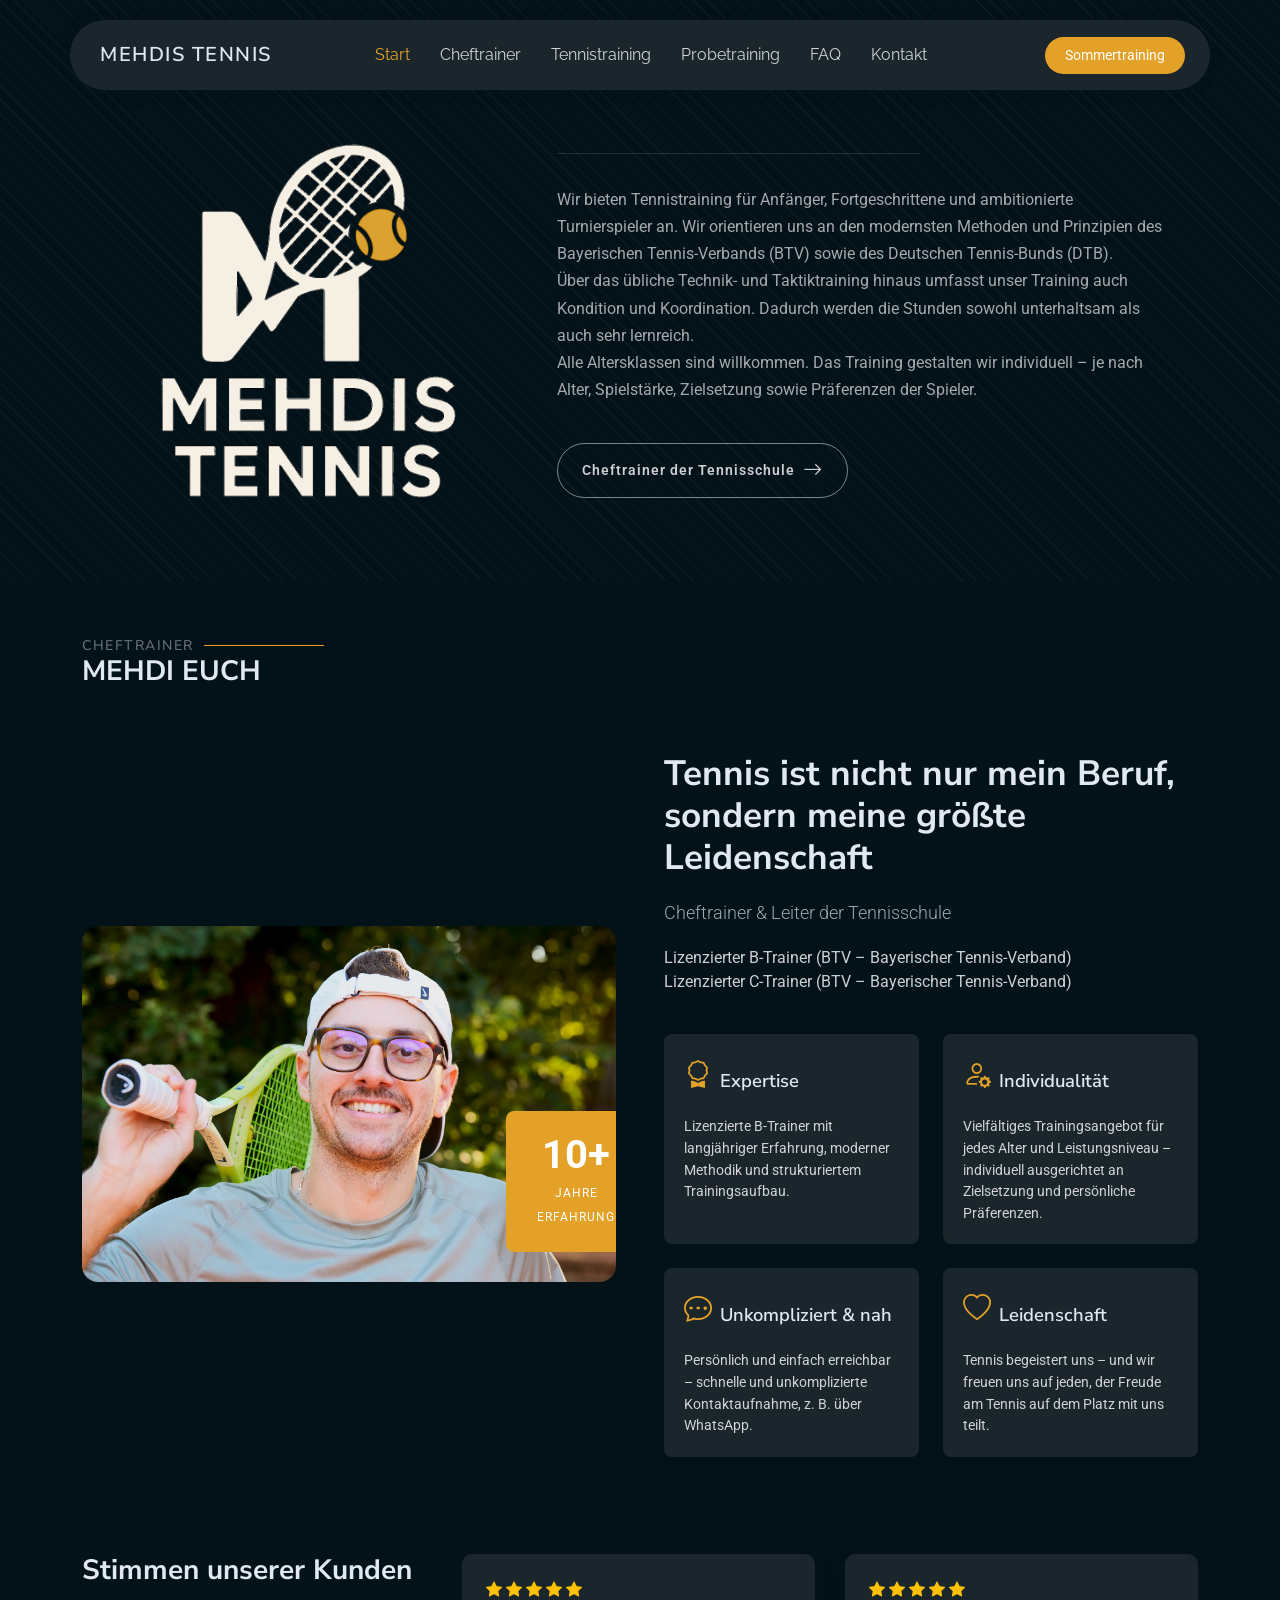
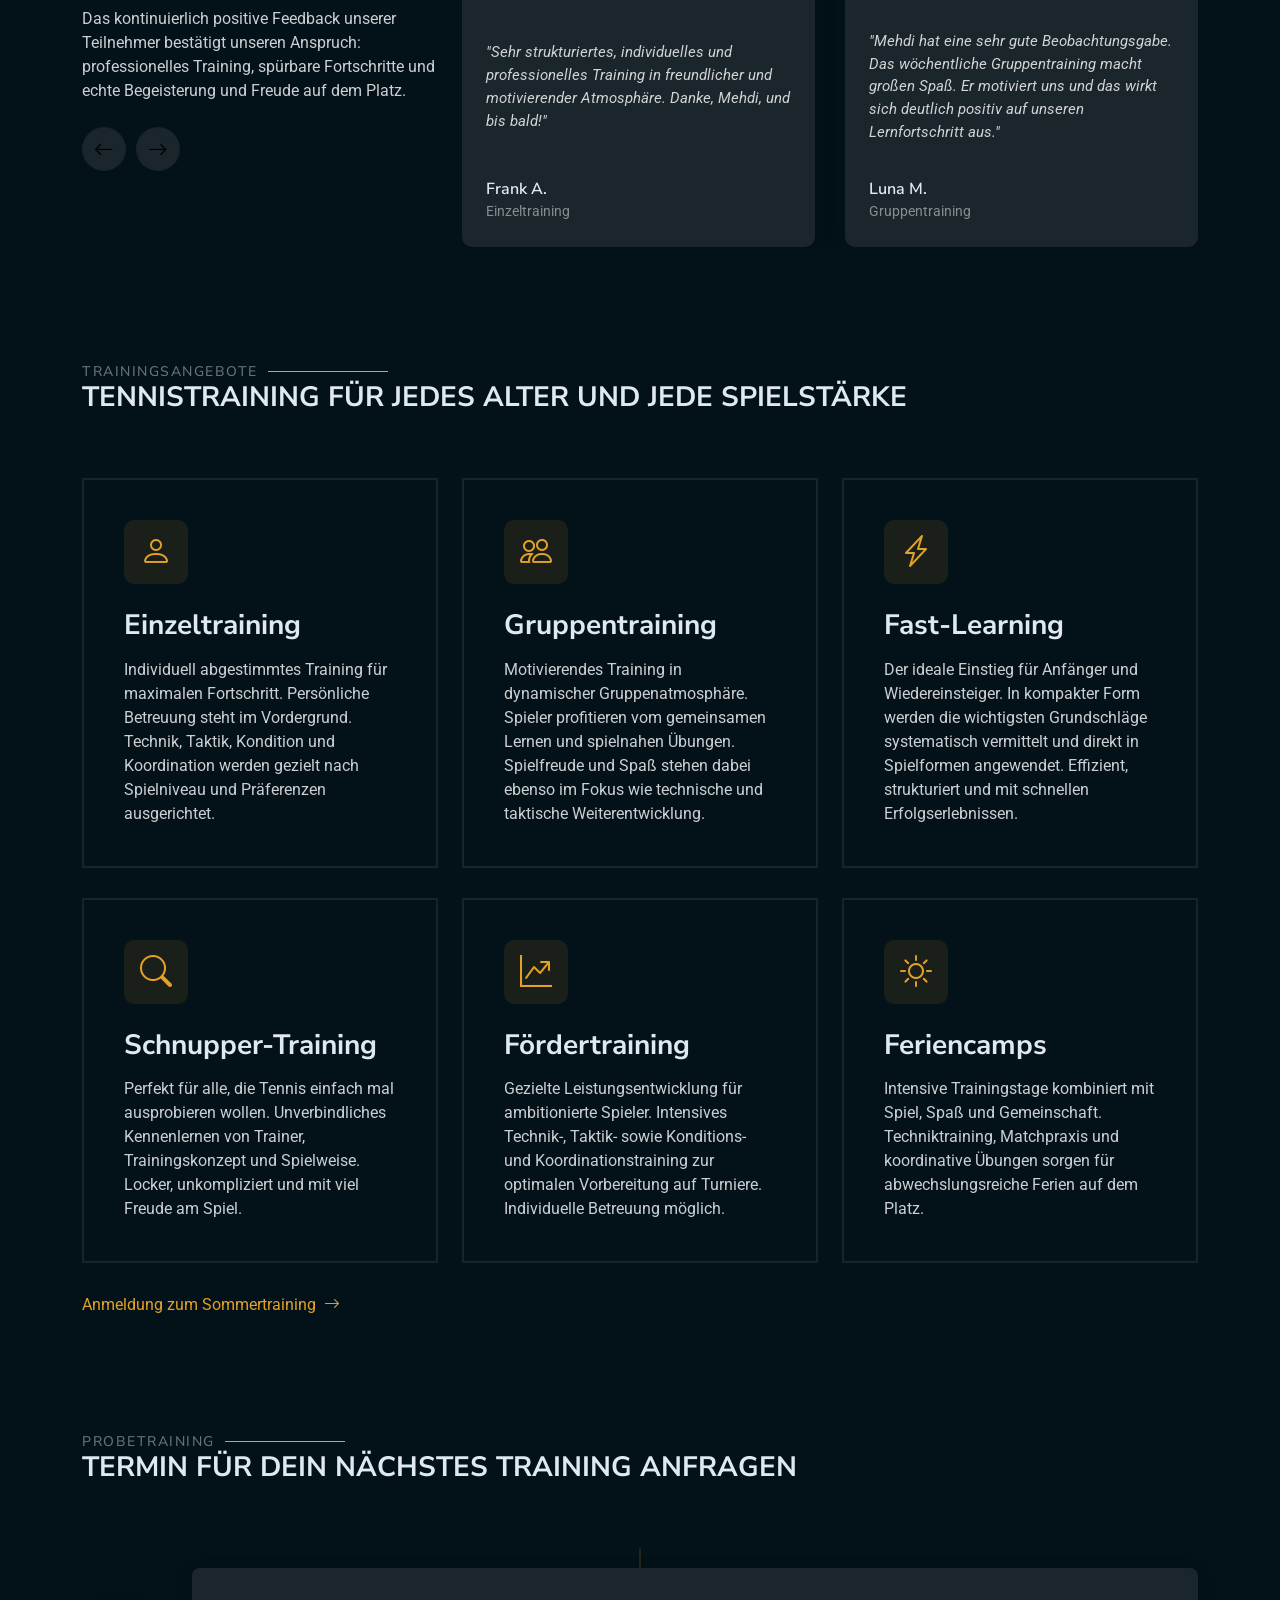
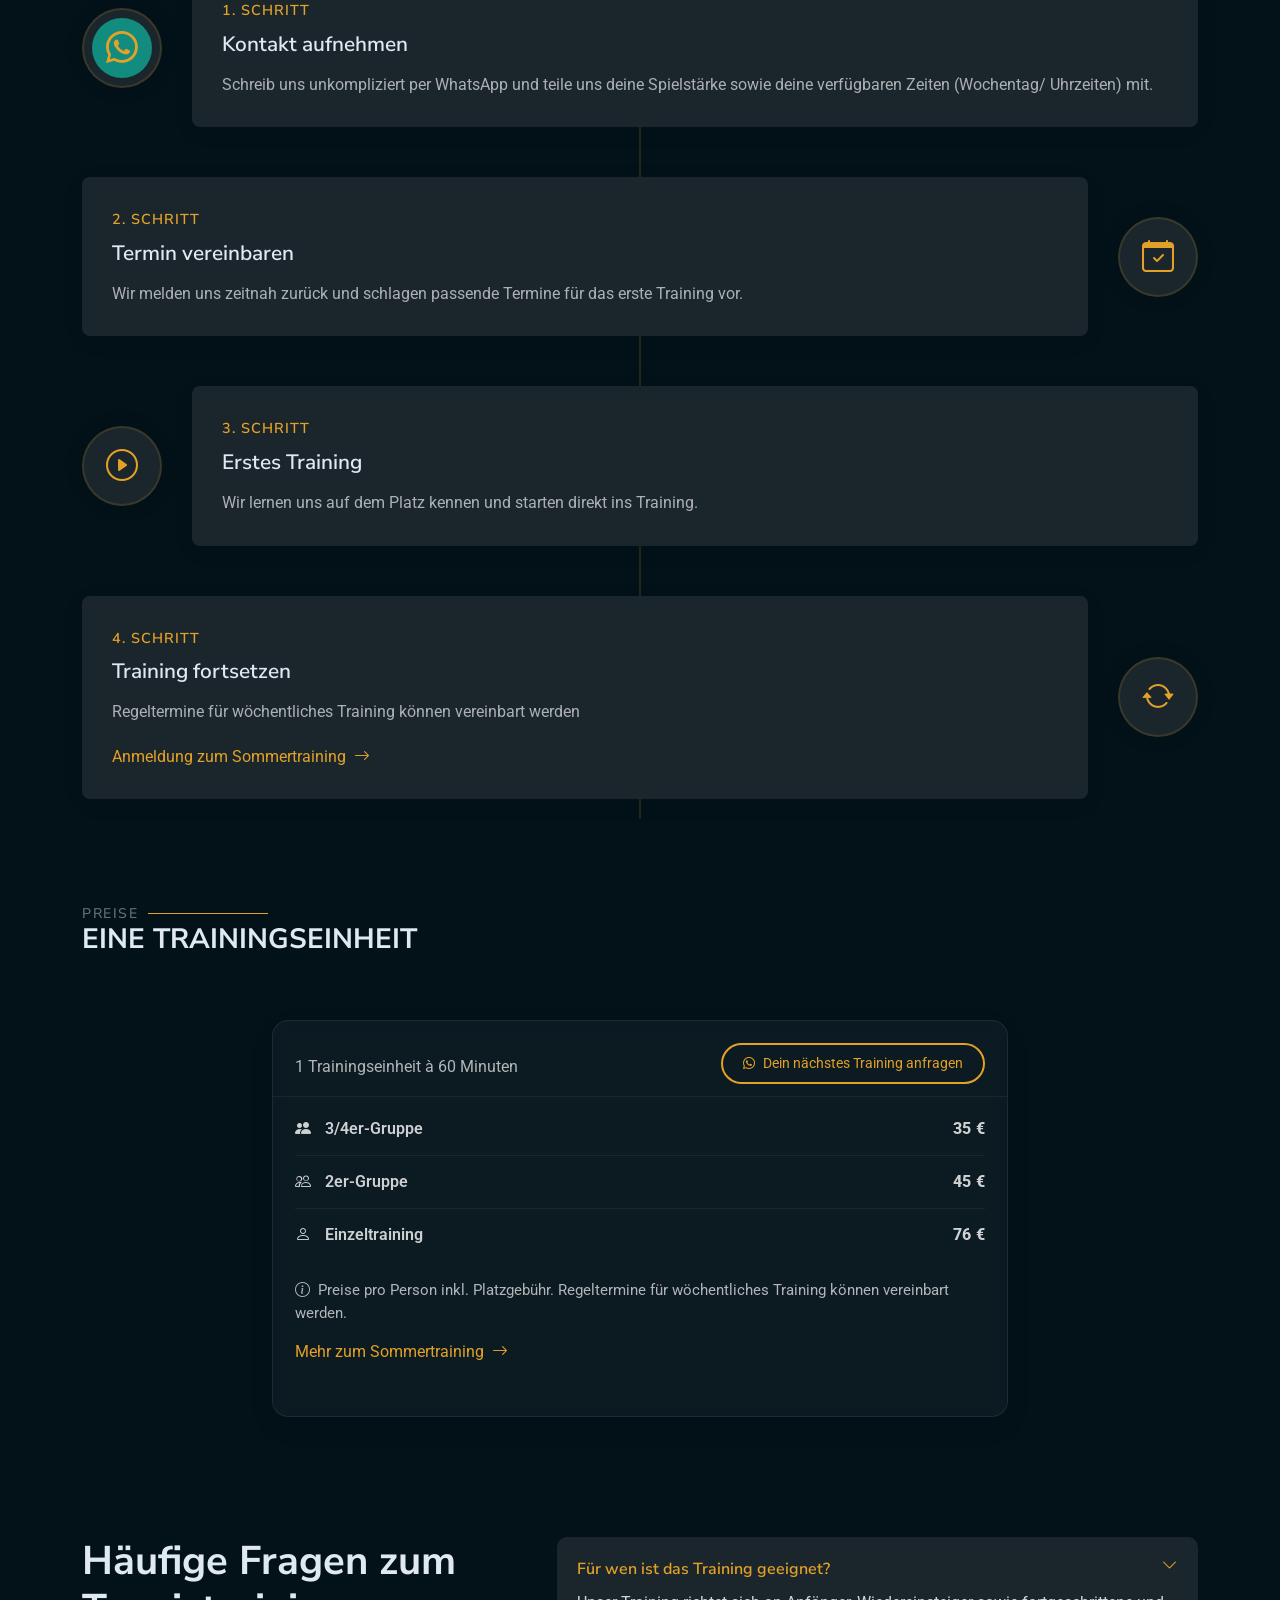
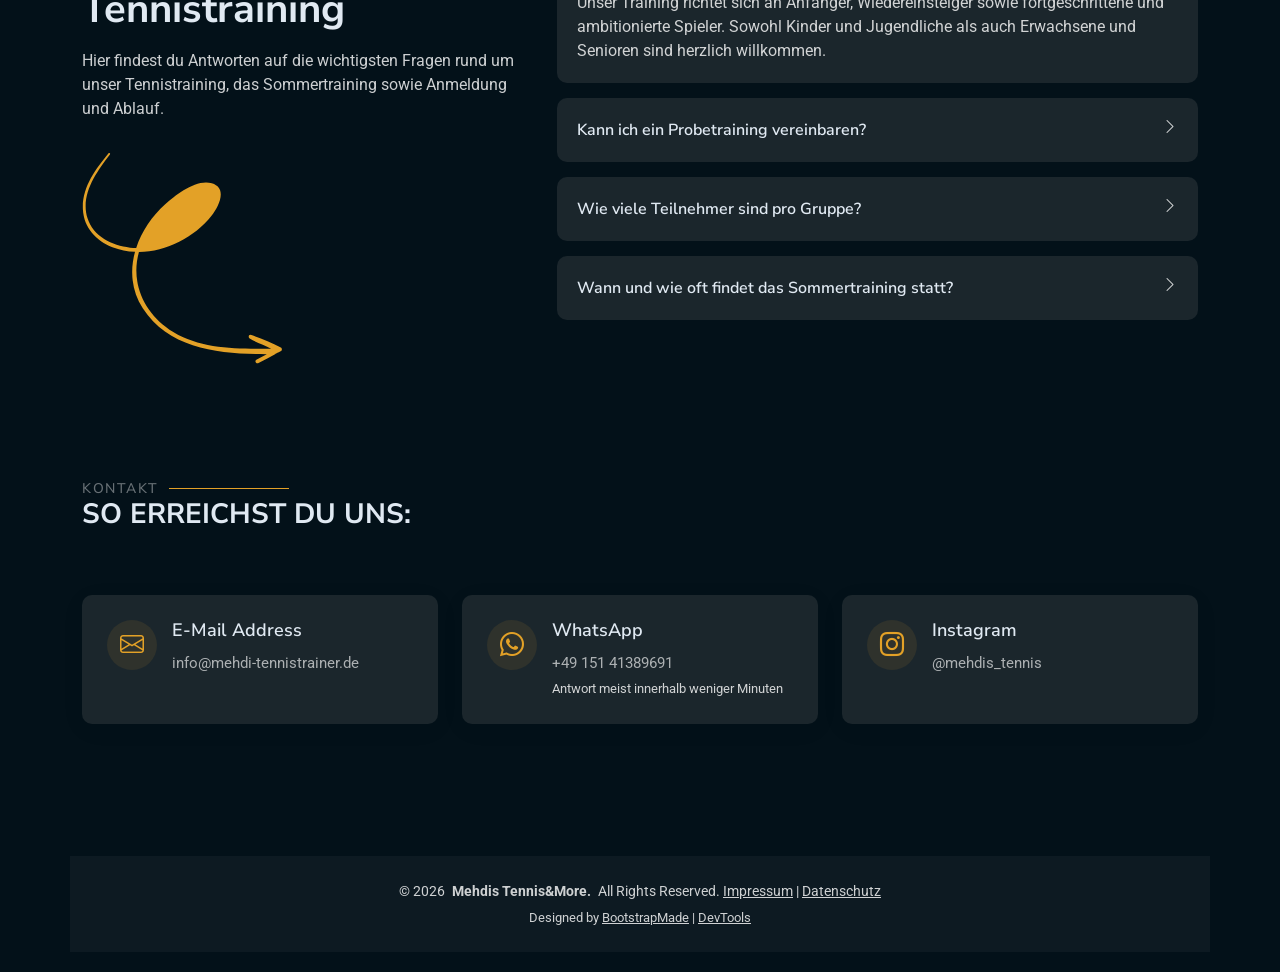
==== index.html @ f5c158a5 "new fotos" ====
<!DOCTYPE html>
<html lang="en">

<head>
  <meta charset="utf-8">
  <meta content="width=device-width, initial-scale=1.0" name="viewport">
  <title>Mehdis Tennistraining</title>
  <meta name="description" content="">
  <meta name="keywords" content="">

  <!-- Favicons -->
  <link href="assets/img/logo32.webp" rel="icon">
  <link href="assets/img/logo180.webp" rel="apple-touch-icon">

  <!-- Fonts -->
  <link href="https://fonts.googleapis.com" rel="preconnect">
  <link href="https://fonts.gstatic.com" rel="preconnect" crossorigin>
  <link
    href="https://fonts.googleapis.com/css2?family=Roboto:ital,wght@0,100;0,300;0,400;0,500;0,700;0,900;1,100;1,300;1,400;1,500;1,700;1,900&family=Raleway:ital,wght@0,100;0,200;0,300;0,400;0,500;0,600;0,700;0,800;0,900;1,100;1,200;1,300;1,400;1,500;1,600;1,700;1,800;1,900&family=Nunito+Sans:ital,wght@0,200;0,300;0,400;0,600;0,700;0,800;0,900;1,200;1,300;1,400;1,600;1,700;1,800;1,900&display=swap"
    rel="stylesheet">

  <!-- Vendor CSS Files -->
  <link href="assets/vendor/bootstrap/css/bootstrap.min.css" rel="stylesheet">
  <link href="assets/vendor/bootstrap-icons/bootstrap-icons.css" rel="stylesheet">
  <link href="assets/vendor/aos/aos.css" rel="stylesheet">
  <link href="assets/vendor/swiper/swiper-bundle.min.css" rel="stylesheet">
  <link href="assets/vendor/glightbox/css/glightbox.min.css" rel="stylesheet">

  <!-- Main CSS File -->
  <link href="assets/css/main.css" rel="stylesheet">

  <link rel="stylesheet" href="https://cdnjs.cloudflare.com/ajax/libs/font-awesome/6.5.0/css/all.min.css">

  <!-- =======================================================
  * Template Name: Strategy
  * Template URL: https://bootstrapmade.com/strategy-bootstrap-agency-template/
  * Updated: Jun 06 2025 with Bootstrap v5.3.6
  * Author: BootstrapMade.com
  * License: https://bootstrapmade.com/license/
  ======================================================== -->

  <!-- ############################################################ -->
  <!-- Google tag (gtag.js) -->
  <script async src="https://www.googletagmanager.com/gtag/js?id=AW-17265899613">
  </script>
  <script>
    window.dataLayer = window.dataLayer || [];
    function gtag() { dataLayer.push(arguments); }
    gtag('js', new Date());

    gtag('config', 'AW-17265899613');
  </script>

</head>

<body class="index-page">

  <header id="header" class="header d-flex align-items-center fixed-top">
    <div
      class="header-container container-fluid container-xl position-relative d-flex align-items-center justify-content-between">

      <a href="index.html" class="logo d-flex align-items-center me-auto me-xl-0">
        <h1 class="sitename">Mehdis Tennis</h1>
      </a>

      <nav id="navmenu" class="navmenu">
        <ul>
          <li><a href="#hero" class="active">Start</a></li>
          <li><a href="#about">Cheftrainer</a></li>
          <li><a href="#services">Tennistraining</a></li>
          <li><a href="#steps">Probetraining</a></li>
          <li><a href="#faq">FAQ</a></li>
          <li><a href="#contact">Kontakt</a></li>
        </ul>
        <i class="mobile-nav-toggle d-xl-none bi bi-list"></i>
      </nav>

      <a class="btn-getstarted" href="/training/">Sommertraining</a>

    </div>
  </header>

  <main class="main">

    <!-- Hero Section -->
    <section id="hero" class="hero section">
      <div class="container">
        <div class="row">

          <div class="col-lg-5" data-aos="zoom-out">
            <div class="visual-content">
              <div class="fluid-shape">
                <img src="assets/img/abstract/myLogo.png" alt="Tennis training beim Coach Mehdi in München"
                  class="fluid-img">
              </div>
            </div>
          </div>

          <div class="col-lg-7 content-col" data-aos="fade-up">
            <div class="content">

              <div class="divider"></div>

              <div class="description">
                <p>
                  Wir bieten Tennistraining für Anfänger, Fortgeschrittene und ambitionierte Turnierspieler an.
                  Wir orientieren uns an den modernsten Methoden und Prinzipien des Bayerischen Tennis-Verbands (BTV)
                  sowie des Deutschen Tennis-Bunds (DTB).
                  <br> Über das übliche Technik- und Taktiktraining hinaus umfasst unser Training auch Kondition und
                  Koordination.
                  Dadurch werden die Stunden sowohl unterhaltsam als auch sehr lernreich.
                  <br> Alle Altersklassen sind willkommen. Das Training gestalten wir individuell – je nach Alter,
                  Spielstärke, Zielsetzung sowie Präferenzen der Spieler.
                </p>
              </div>

              <div class="cta-button">
                <a href="#about" class="btn">
                  <span>Cheftrainer der Tennisschule</span>
                  <i class="bi bi-arrow-right"></i>
                </a>
              </div>
            </div>
          </div>

        </div>
      </div>
    </section><!-- /Hero Section -->

    <!-- About Section -->
    <section id="about" class="about section">

      <!-- Section Title -->
      <div class="container section-title" data-aos="fade-up">
        <h2>Cheftrainer</h2>
        <div><span>Mehdi</span> <span class="description-title">Euch</span></div>
      </div><!-- End Section Title -->

      <div class="container">

        <div class="row gx-5 align-items-center">

          <div class="col-lg-6">
            <div class="about-image position-relative">
              <img src="assets/img/about/0 Profil.jpg" class="img-fluid rounded-4 shadow-sm" alt="About Image"
                loading="eager" fetchpriority="high">
              <div class="experience-badge">
                <span class="years">10+</span>
                <span class="text">Jahre <br> Erfahrung</span>
              </div>
            </div>
          </div>

          <div class="col-lg-6 mt-4 mt-lg-0" data-aos="fade-left">
            <div class="about-content">
              <h2>Tennis ist nicht nur mein Beruf, sondern meine größte Leidenschaft</h2>
              <p class="lead">Cheftrainer & Leiter der Tennisschule</p>
              <p>Lizenzierter B-Trainer (BTV – Bayerischer Tennis-Verband)
                <br>Lizenzierter C-Trainer (BTV – Bayerischer Tennis-Verband)
              </p>

              <div class="row g-4 mt-3">

                <div class="col-md-6" data-aos="zoom-in" data-aos-delay="400">
                  <div class="feature-item">
                    <div class="d-flex align-items-center mb-2">
                      <i class="bi bi-award me-2"></i>
                      <h5 class="mb-0">Expertise</h5>
                    </div>
                    <p>Lizenzierte B-Trainer mit langjähriger Erfahrung, moderner Methodik und strukturiertem
                      Trainingsaufbau.</p>
                  </div>
                </div>

                <div class="col-md-6" data-aos="zoom-in" data-aos-delay="450">
                  <div class="feature-item">
                    <div class="d-flex align-items-center mb-2">
                      <i class="bi bi-person-gear me-2"></i>
                      <h5 class="mb-0">Individualität</h5>
                    </div>
                    <p>Vielfältiges Trainingsangebot für jedes Alter und Leistungsniveau – individuell ausgerichtet an
                      Zielsetzung und persönliche Präferenzen.</p>
                  </div>
                </div>

                <div class="col-md-6" data-aos="zoom-in" data-aos-delay="400">
                  <div class="feature-item">
                    <div class="d-flex align-items-center mb-2">
                      <i class="bi bi-chat-dots me-2"></i>
                      <h5 class="mb-0">Unkompliziert & nah</h5>
                    </div>
                    <p>Persönlich und einfach erreichbar – schnelle und unkomplizierte Kontaktaufnahme, z. B. über
                      WhatsApp.</p>
                  </div>
                </div>

                <div class="col-md-6" data-aos="zoom-in" data-aos-delay="450">
                  <div class="feature-item">
                    <div class="d-flex align-items-center mb-2">
                      <i class="bi bi-heart me-2"></i>
                      <h5 class="mb-0">Leidenschaft</h5>
                    </div>
                    <p>Tennis begeistert uns – und wir freuen uns auf jeden, der Freude am Tennis auf dem Platz mit uns
                      teilt.</p>
                  </div>
                </div>

              </div>
            </div>
          </div>

          <div class="testimonial-section mt-5 pt-5" data-aos="fade-up" data-aos-delay="100">
            <div class="row">
              <div class="col-lg-4" data-aos="fade-right" data-aos-delay="200">
                <div class="testimonial-intro">
                  <h3>Stimmen unserer Kunden</h3>
                  <p>Das kontinuierlich positive Feedback unserer Teilnehmer bestätigt unseren Anspruch: professionelles
                    Training, spürbare Fortschritte und echte Begeisterung und Freude auf dem Platz.</p>
                  <div class="swiper-nav-buttons mt-4">
                    <button class="slider-prev"><i class="bi bi-arrow-left"></i></button>
                    <button class="slider-next"><i class="bi bi-arrow-right"></i></button>
                  </div>
                </div>
              </div>

              <div class="col-lg-8" data-aos="fade-left" data-aos-delay="300">
                <div class="testimonial-slider swiper init-swiper">
                  <script type="application/json" class="swiper-config">
                  {
                    "loop": true,
                    "speed": 800,
                    "autoplay": {
                      "delay": 5000
                    },
                    "slidesPerView": 1,
                    "spaceBetween": 30,
                    "navigation": {
                      "nextEl": ".slider-next",
                      "prevEl": ".slider-prev"
                    },
                    "breakpoints": {
                      "768": {
                        "slidesPerView": 2
                      }
                    }
                  }
                </script>
                  <div class="swiper-wrapper">

                    <div class="swiper-slide">
                      <div class="testimonial-item">
                        <div class="rating mb-3">
                          <i class="bi bi-star-fill"></i>
                          <i class="bi bi-star-fill"></i>
                          <i class="bi bi-star-fill"></i>
                          <i class="bi bi-star-fill"></i>
                          <i class="bi bi-star-fill"></i>
                        </div>
                        <p>"Sehr strukturiertes, individuelles und professionelles Training in freundlicher und
                          motivierender Atmosphäre. Danke, Mehdi, und bis bald!"</p>
                        <div class="client-info d-flex align-items-center mt-4">
                          <div>
                            <h6 class="mb-0">Frank A.</h6>
                            <span>Einzeltraining</span>
                          </div>
                        </div>
                      </div>
                    </div>

                    <div class="swiper-slide">
                      <div class="testimonial-item">
                        <div class="rating mb-3">
                          <i class="bi bi-star-fill"></i>
                          <i class="bi bi-star-fill"></i>
                          <i class="bi bi-star-fill"></i>
                          <i class="bi bi-star-fill"></i>
                          <i class="bi bi-star-fill"></i>
                        </div>
                        <p>"Mehdi hat eine sehr gute Beobachtungsgabe. Das wöchentliche Gruppentraining macht großen
                          Spaß. Er motiviert uns und das wirkt sich deutlich positiv auf unseren Lernfortschritt aus."
                        </p>
                        <div class="client-info d-flex align-items-center mt-4">
                          <!--<img src="assets/img/person/myFoto.jpg" class="client-img" alt="Client" loading="lazy">-->
                          <div>
                            <h6 class="mb-0">Luna M.</h6>
                            <span>Gruppentraining</span>
                          </div>
                        </div>
                      </div>
                    </div>

                    <div class="swiper-slide">
                      <div class="testimonial-item">
                        <div class="rating mb-3">
                          <i class="bi bi-star-fill"></i>
                          <i class="bi bi-star-fill"></i>
                          <i class="bi bi-star-fill"></i>
                          <i class="bi bi-star-fill"></i>
                          <i class="bi bi-star-fill"></i>
                        </div>
                        <p>"Strukturiert, effizient und motivierend – der Fast Learning war für mich der perfekte
                          Einstieg, um die Tennistechnik schnell zu erlernen und direkt im Spiel anzuwenden."</p>
                        <div class="client-info d-flex align-items-center mt-4">
                          <div>
                            <h6 class="mb-0">Alexander S.</h6>
                            <span>Fast-Learning</span>
                          </div>
                        </div>
                      </div>
                    </div>

                  </div>
                </div>
              </div>
            </div>
          </div>

        </div>

    </section><!-- /About Section -->

    <!-- Services Section -->
    <section id="services" class="services section">

      <!-- Section Title -->
      <div class="container section-title" data-aos="fade-up">
        <h2>Trainingsangebote</h2>
        <div><span>Tennistraining für jedes Alter und jede Spielstärke</span></div>
      </div><!-- End Section Title -->

      <div class="container" data-aos="fade-up" data-aos-delay="100">

        <div class="row justify-content-center">

          <div class="col-lg-4 col-md-6" data-aos="fade-up" data-aos-delay="100">
            <div class="service-card position-relative z-1">
              <div class="service-icon">
                <i class="bi bi-person"></i>
              </div>
              <h3>Einzeltraining</h3>
              <p>
                Individuell abgestimmtes Training für maximalen Fortschritt. Persönliche Betreuung steht im Vordergrund.
                Technik, Taktik, Kondition und Koordination werden gezielt nach Spielniveau und Präferenzen
                ausgerichtet.
              </p>
            </div>
          </div>

          <div class="col-lg-4 col-md-6" data-aos="fade-up" data-aos-delay="200">
            <div class="service-card position-relative z-1">
              <div class="service-icon">
                <i class="bi bi-people"></i>
              </div>
              <h3>Gruppentraining</h3>
              <p>
                Motivierendes Training in dynamischer Gruppenatmosphäre. Spieler profitieren vom gemeinsamen Lernen und
                spielnahen Übungen. Spielfreude und Spaß stehen dabei ebenso im Fokus wie technische und taktische
                Weiterentwicklung.
              </p>
            </div>
          </div>

          <div class="col-lg-4 col-md-6" data-aos="fade-up" data-aos-delay="300">
            <div class="service-card position-relative z-1">
              <div class="service-icon">
                <i class="bi bi-lightning-charge"></i>
              </div>
              <h3>Fast-Learning</h3>
              <p>
                Der ideale Einstieg für Anfänger und Wiedereinsteiger. In kompakter Form werden die wichtigsten
                Grundschläge systematisch vermittelt und direkt in Spielformen angewendet. Effizient, strukturiert und
                mit schnellen Erfolgserlebnissen.
              </p>
            </div>
          </div>

          <div class="col-lg-4 col-md-6" data-aos="fade-up" data-aos-delay="100">
            <div class="service-card position-relative z-1">
              <div class="service-icon">
                <i class="bi bi-search"></i>
              </div>
              <h3>Schnupper-Training</h3>
              <p>
                Perfekt für alle, die Tennis einfach mal ausprobieren wollen. Unverbindliches Kennenlernen von Trainer,
                Trainingskonzept und Spielweise. Locker, unkompliziert und mit viel Freude am Spiel.
              </p>
            </div>
          </div>

          <div class="col-lg-4 col-md-6" data-aos="fade-up" data-aos-delay="200">
            <div class="service-card position-relative z-1">
              <div class="service-icon">
                <i class="bi bi-graph-up-arrow"></i>
              </div>
              <h3>Fördertraining</h3>
              <p>
                Gezielte Leistungsentwicklung für ambitionierte Spieler. Intensives Technik-, Taktik- sowie Konditions-
                und Koordinationstraining zur optimalen Vorbereitung auf Turniere. Individuelle Betreuung möglich.
              </p>
            </div>
          </div>

          <div class="col-lg-4 col-md-6" data-aos="fade-up" data-aos-delay="300">
            <div class="service-card position-relative z-1">
              <div class="service-icon">
                <i class="bi bi-sun"></i>
              </div>
              <h3>Feriencamps</h3>
              <p>
                Intensive Trainingstage kombiniert mit Spiel, Spaß und Gemeinschaft. Techniktraining, Matchpraxis und
                koordinative Übungen sorgen für abwechslungsreiche Ferien auf dem Platz.
              </p>
            </div>
          </div>

        </div>

        <!-- Button: Anmeldung zum Sommertraining -->
        <div class="text-left" data-aos="fade-up" data-aos-delay="200">
          <a href="/training/" class="btn-getstarted">
            Anmeldung zum Sommertraining <i class="bi bi-arrow-right ms-1"></i>
          </a>
        </div>

      </div>
    </section><!-- /Services Section -->

    <!-- Steps Section -->
    <section id="steps" class="steps section">

      <!-- Section Title -->
      <div class="container section-title" data-aos="fade-up">
        <h2> Probetraining</h2>
        <div><span>Termin für dein nächstes Training anfragen</span> </div>
      </div><!-- End Section Title -->

      <div class="container" data-aos="fade-up" data-aos-delay="100">

        <div class="steps-wrapper">

          <div class="step-item" data-aos="fade-right" data-aos-delay="200">
            <div class="step-content">
              <div class="step-icon">
                <a class="whatsapp-btn"
                  href="https://wa.me/+15141389691?text=Hallo%2C%0A%0Aich%20m%C3%B6chte%20einen%20Termin%20f%C3%BCr%20eine%20Tennisstunde%20ausmachen.%0A%0AMeine%20Verf%C3%BCgbarkeit%3A%0A(Bitte%20alle%20m%C3%B6glichen%20Tage%20und%20Uhrzeiten%20angeben.)%0A%0A%0AViele%20Gr%C3%BC%C3%9Fe%0A(Vor-%20und%20Nachname)"
                  target="_blank">

                  <!-- Ausführlicherer Text mit Angabe der Spielstärke und Anzahl der Teilnehmer
                  href="https://wa.me/+15141389691?text=Hallo%2C%0A%0Aich%20m%C3%B6chte%20einen%20Termin%20f%C3%BCr%20eine%20Tennisstunde%20ausmachen.%0A%0ASpielniveau%3A%20ich%20spiele%20Tennis%20seit%0A-%3E%20___%20Jahren%0A%0AIch%20m%C3%B6chte%20alleine%20trainieren%20oder%20ich%20bringe%20___%20(1%20bis%203)%20Bekannte%20mit%0A-%3E%20(bitte%20genaue%20Anzahl%20an%20Teilnehmer%20angeben!)%0A%0AZeitliche%20Verf%C3%BCgbarkeit%3A%20Wochentage%20und%20Uhrzeiten%0A-%3E%20(bitte%20alle%20m%C3%B6glichen%20Zeiten%20angeben)%0A%0AIch%20freue%20mich%20auf%20Deine%20R%C3%BCckmeldung!%0A%0AViele%20Gr%C3%BC%C3%9Fe"
                  target="_blank"> 
                  -->
                  <i class="bi bi-whatsapp"></i>
                </a>
              </div>
              <div class="step-info">
                <span class="step-number"> 1. Schritt</span>
                <h3>Kontakt aufnehmen</h3>
                <p> Schreib uns unkompliziert per WhatsApp und teile uns deine Spielstärke sowie deine verfügbaren
                  Zeiten (Wochentag/ Uhrzeiten) mit.</p>
              </div>
            </div>
          </div><!-- End Step Item -->

          <div class="step-item" data-aos="fade-left" data-aos-delay="300">
            <div class="step-content">
              <div class="step-icon">
                <i class="bi bi-calendar-check"></i>
              </div>
              <div class="step-info">
                <span class="step-number">2. Schritt</span>
                <h3>Termin vereinbaren</h3>
                <p>Wir melden uns zeitnah zurück und schlagen passende Termine für das erste Training vor. </p>
              </div>
            </div>
          </div><!-- End Step Item -->

          <div class="step-item" data-aos="fade-right" data-aos-delay="400">
            <div class="step-content">
              <div class="step-icon">
                <i class="bi bi-play-circle"></i>
              </div>
              <div class="step-info">
                <span class="step-number">3. Schritt</span>
                <h3>Erstes Training</h3>
                <p>Wir lernen uns auf dem Platz kennen und starten direkt ins Training.</p>
              </div>
            </div>
          </div><!-- End Step Item -->

          <div class="step-item" data-aos="fade-left" data-aos-delay="500">
            <div class="step-content">
              <div class="step-icon">
                <i class="bi bi-arrow-repeat"></i>
              </div>
              <div class="step-info">
                <span class="step-number">4. Schritt</span>
                <h3>Training fortsetzen</h3>
                <p>Regeltermine für wöchentliches Training können vereinbart werden</p>

                <!-- Button: Anmeldung zum Sommertraining -->
                <div class="text-left" data-aos="fade-up" data-aos-delay="200">
                  <a class="step-btn btn-getstarted" href="/training/" class="">
                    Anmeldung zum Sommertraining <i class="bi bi-arrow-right ms-1"></i>
                  </a>
                </div>
              </div>
            </div>
          </div>

        </div>

    </section><!-- /Steps Section -->


    <!-- Pricing Section -->
    <section id="pricing" class="pricing section pricing-simple">

      <!-- Section Title (KEEP THIS PART) -->
      <div class="container section-title" data-aos="fade-up">
        <h2>Preise</h2>
        <div><span>Eine Trainingseinheit</span></div>
      </div><!-- End Section Title -->

      <div class="container" data-aos="fade-up" data-aos-delay="100">

        <div class="row justify-content-center">
          <div class="col-lg-8">

            <div class="pricing-card">
              <div class="pricing-head d-flex align-items-center justify-content-between flex-wrap gap-3">
                <p class="mb-0">1 Trainingseinheit à 60 Minuten</p>

                <a class="btn-getstarted btn-pill"
                  href="https://wa.me/+15141389691?text=Hallo%2C%0A%0Aich%20m%C3%B6chte%20einen%20Termin%20f%C3%BCr%20eine%20Tennisstunde%20ausmachen.%0A%0AMeine%20Verf%C3%BCgbarkeit%3A%0A(Bitte%20alle%20m%C3%B6glichen%20Tage%20und%20Uhrzeiten%20angeben.)%0A%0A%0AViele%20Gr%C3%BC%C3%9Fe%0A(Vor-%20und%20Nachname)"
                  target="_blank">

                  <!-- Ausführlicherer Text mit Angabe der Spielstärke und Anzahl der Teilnehmer
                  href="https://wa.me/+15141389691?text=Hallo%2C%0A%0Aich%20m%C3%B6chte%20einen%20Termin%20f%C3%BCr%20eine%20Tennisstunde%20ausmachen.%0A%0ASpielniveau%3A%20ich%20spiele%20Tennis%20seit%0A-%3E%20___%20Jahren%0A%0AIch%20m%C3%B6chte%20alleine%20trainieren%20oder%20ich%20bringe%20___%20(1%20bis%203)%20Bekannte%20mit%0A-%3E%20(bitte%20genaue%20Anzahl%20an%20Teilnehmer%20angeben!)%0A%0AZeitliche%20Verf%C3%BCgbarkeit%3A%20Wochentage%20und%20Uhrzeiten%0A-%3E%20(bitte%20alle%20m%C3%B6glichen%20Zeiten%20angeben)%0A%0AIch%20freue%20mich%20auf%20Deine%20R%C3%BCckmeldung!%0A%0AViele%20Gr%C3%BC%C3%9Fe"
                  target="_blank"> 
                  -->
                  <i class="fab fa-whatsapp"></i> Dein nächstes Training anfragen
                </a>

              </div>

              <ul class="pricing-list">

                <li>
                  <div class="price-label">
                    <i class="bi bi-people-fill me-1"></i>
                    <span>3/4er-Gruppe</span>
                  </div>
                  <div class="price-value">35 €</div>
                </li>

                <li>
                  <div class="price-label">
                    <i class="bi bi-people me-1"></i>
                    <span>2er-Gruppe</span>
                  </div>
                  <div class="price-value">45 €</div>
                </li>

                <li>
                  <div class="price-label">
                    <i class="bi bi-person me-1"></i>
                    <span>Einzeltraining</span>
                  </div>
                  <div class="price-value">76 €</div>
                </li>


              </ul>

              <div class="pricing-foot d-flex justify-content-between align-items-center flex-wrap gap-3">
                <p class="pricing-note mb-0">
                  <i class="bi bi-info-circle me-1"></i>
                  Preise pro Person inkl. Platzgebühr. Regeltermine für wöchentliches Training können vereinbart werden.
                </p>

                <!-- Button: Anmeldung zum Sommertraining -->
                <div class="text-left" data-aos="fade-up" data-aos-delay="200">
                  <a href="/training/" class="btn-getstarted">
                    Mehr zum Sommertraining <i class="bi bi-arrow-right ms-1"></i>
                  </a>
                </div>
              </div>
            </div>

          </div>
        </div>

      </div>
    </section><!-- /Pricing Section -->

    <!-- Faq Section -->
    <section class="faq-9 faq section" id="faq">

      <div class="container">
        <div class="row">

          <div class="col-lg-5" data-aos="fade-up">
            <h2 class="faq-title">Häufige Fragen zum Tennistraining</h2>
            <p class="faq-description">
              Hier findest du Antworten auf die wichtigsten Fragen rund um unser Tennistraining,
              das Sommertraining sowie Anmeldung und Ablauf.
            </p>
            <div class="faq-arrow d-none d-lg-block" data-aos="fade-up" data-aos-delay="200">
              <svg class="faq-arrow" width="200" height="211" viewBox="0 0 200 211" fill="none"
                xmlns="http://www.w3.org/2000/svg">
                <path
                  d="M198.804 194.488C189.279 189.596 179.529 185.52 169.407 182.07L169.384 182.049C169.227 181.994 169.07 181.939 168.912 181.884C166.669 181.139 165.906 184.546 167.669 185.615C174.053 189.473 182.761 191.837 189.146 195.695C156.603 195.912 119.781 196.591 91.266 179.049C62.5221 161.368 48.1094 130.695 56.934 98.891C84.5539 98.7247 112.556 84.0176 129.508 62.667C136.396 53.9724 146.193 35.1448 129.773 30.2717C114.292 25.6624 93.7109 41.8875 83.1971 51.3147C70.1109 63.039 59.63 78.433 54.2039 95.0087C52.1221 94.9842 50.0776 94.8683 48.0703 94.6608C30.1803 92.8027 11.2197 83.6338 5.44902 65.1074C-1.88449 41.5699 14.4994 19.0183 27.9202 1.56641C28.6411 0.625793 27.2862 -0.561638 26.5419 0.358501C13.4588 16.4098 -0.221091 34.5242 0.896608 56.5659C1.8218 74.6941 14.221 87.9401 30.4121 94.2058C37.7076 97.0203 45.3454 98.5003 53.0334 98.8449C47.8679 117.532 49.2961 137.487 60.7729 155.283C87.7615 197.081 139.616 201.147 184.786 201.155L174.332 206.827C172.119 208.033 174.345 211.287 176.537 210.105C182.06 207.125 187.582 204.122 193.084 201.144C193.346 201.147 195.161 199.887 195.423 199.868C197.08 198.548 193.084 201.144 195.528 199.81C196.688 199.192 197.846 198.552 199.006 197.935C200.397 197.167 200.007 195.087 198.804 194.488Z"
                  fill="currentColor"></path>
              </svg>
            </div>
          </div>

          <div class="col-lg-7" data-aos="fade-up" data-aos-delay="300">
            <div class="faq-container">

              <div class="faq-item faq-active">
                <h3>Für wen ist das Training geeignet?</h3>
                <div class="faq-content">
                  <p>
                    Unser Training richtet sich an Anfänger, Wiedereinsteiger sowie fortgeschrittene
                    und ambitionierte Spieler. Sowohl Kinder und Jugendliche als auch Erwachsene
                    und Senioren sind herzlich willkommen.
                  </p>
                </div>
                <i class="faq-toggle bi bi-chevron-right"></i>
              </div>

              <div class="faq-item">
                <h3>Kann ich ein Probetraining vereinbaren?</h3>
                <div class="faq-content">
                  <p>
                    Ja, ein Probetraining ist möglich. Mehr dazu:
                    <br> <a href="#steps"> <i class="bi bi-arrow-right ms-1"></i> Probetraining vereinbaren</a>
                    <br> <a href="#pricing"> <i class="bi bi-arrow-right ms-1"></i> Preise </a>
                  </p>
                </div>
                <i class="faq-toggle bi bi-chevron-right"></i>
              </div>

              <div class="faq-item">
                <h3>Wie viele Teilnehmer sind pro Gruppe?</h3>
                <div class="faq-content">
                  <p>
                    Sowohl individuelles Einzeltraining als auch Gruppentraining sind möglich.
                    Um ein effektives Training zu gewährleisten, ist das Gruppentraining auf
                    <strong>maximal vier Teilnehmer pro Gruppe</strong> begrenzt.
                  </p>
                </div>
                <i class="faq-toggle bi bi-chevron-right"></i>
              </div>

              <div class="faq-item">
                <h3>Wann und wie oft findet das Sommertraining statt?</h3>
                <div class="faq-content">
                  <p>
                    Das Training findet wöchentlich von <strong>Mitte April bis Ende September</strong> statt. Jede Einheit dauert 60 Minuten.
                    <br>
                    <a href="/training/" class="btn-getstarted">
                      <i class="bi bi-arrow-right ms-1"></i> Mehr zum Sommertraining
                    </a>
                  </p>
                </div>
                <i class="faq-toggle bi bi-chevron-right"></i>
              </div>

            </div>
          </div>

        </div>
      </div>
    </section>

    <!-- Contact Section -->
    <section id="contact" class="contact section">

      <!-- Section Title -->
      <div class="container section-title" data-aos="fade-up">
        <h2>Kontakt</h2>
        <div><span>So erreichst du uns:</span></div>
      </div><!-- End Section Title -->

      <div class="container" data-aos="fade-up" data-aos-delay="100">

        <!-- Contact Info Boxes -->
        <div class="row gy-4 mb-5">

          <div class="col-lg-4" data-aos="fade-up" data-aos-delay="200">
            <div class="contact-info-box">
              <div class="icon-box">
                <i class="bi bi-envelope"></i>
              </div>
              <div class="info-content">
                <h4>E-Mail Address</h4>
                <p>
                  <a href="mailto:info@mehdi-tennistrainer.de">
                    info@mehdi-tennistrainer.de
                  </a>
                </p>
              </div>
            </div>
          </div>

          <div class="col-lg-4" data-aos="fade-up" data-aos-delay="300">
            <div class="contact-info-box">
              <div class="icon-box">
                <i class="bi bi-whatsapp"></i>
              </div>
              <div class="info-content">
                <h4>WhatsApp</h4>
                <p>
                  <a href="https://wa.me/15141389691" target="_blank">
                    +49 151 41389691
                  </a>
                </p>
                <small class="whatsapp-hint">
                  Antwort meist innerhalb weniger Minuten
                </small>
              </div>
            </div>
          </div>

          <div class="col-lg-4" data-aos="fade-up" data-aos-delay="400">
            <div class="contact-info-box">
              <div class="icon-box">
                <i class="bi bi-instagram"></i>
              </div>
              <div class="info-content">
                <h4>Instagram</h4>
                <p>
                  <a href="https://www.instagram.com/mehdis_tennis/profilecard/?igsh=MWcwcndlMDBweDc4MQ%3D%3D"
                    target="_blank">
                    @mehdis_tennis
                  </a>
                </p>
              </div>
            </div>
          </div>


        </div>

      </div>

    </section><!-- /Contact Section -->

  </main>

  <footer id="footer" class="footer">
    <div class="container copyright text-center mt-4">
      <p>
        © <span id="year"></span>
        <strong class="px-1 sitename">Mehdis Tennis&More.</strong>
        <span>All Rights Reserved</span>.
        <a href="Impressum.html">Impressum</a> |
        <a href="Datenschutz.html" target="_blank">Datenschutz</a>
      </p>
      <div class="credits">
        <!-- All the links in the footer should remain intact. -->
        <!-- You can delete the links only if you've purchased the pro version. -->
        <!-- Licensing information: https://bootstrapmade.com/license/ -->
        Designed by <a href="https://bootstrapmade.com/">BootstrapMade</a> | <a
          href="https://bootstrapmade.com/tools/">DevTools</a>
      </div>
    </div>
  </footer>

  <!-- Scroll Top -->
  <a href="#" id="scroll-top" class="scroll-top d-flex align-items-center justify-content-center"><i
      class="bi bi-arrow-up-short"></i></a>

  <!-- Preloader -->
  <div id="preloader"></div>

  <!-- Vendor JS Files -->
  <script src="assets/vendor/bootstrap/js/bootstrap.bundle.min.js"></script>
  <script src="assets/vendor/php-email-form/validate.js"></script>
  <script src="assets/vendor/aos/aos.js"></script>
  <script src="assets/vendor/swiper/swiper-bundle.min.js"></script>
  <script src="assets/vendor/glightbox/js/glightbox.min.js"></script>
  <script src="assets/vendor/imagesloaded/imagesloaded.pkgd.min.js"></script>
  <script src="assets/vendor/isotope-layout/isotope.pkgd.min.js"></script>

  <!-- Main JS File -->
  <script src="assets/js/main.js"></script>

  <!-- year for copyright footer-->
  <script>
    document.getElementById("year").textContent = new Date().getFullYear();
  </script>

</body>

</html>
---- assets/css/main.css ----
/**
* Template Name: Strategy
* Template URL: https://bootstrapmade.com/strategy-bootstrap-agency-template/
* Updated: Jun 06 2025 with Bootstrap v5.3.6
* Author: BootstrapMade.com
* License: https://bootstrapmade.com/license/
*/

/*--------------------------------------------------------------
# Font & Color Variables
# Help: https://bootstrapmade.com/color-system/
--------------------------------------------------------------*/
/* Fonts */
:root {
  --default-font: "Roboto",  system-ui, -apple-system, "Segoe UI", Roboto, "Helvetica Neue", Arial, "Noto Sans", "Liberation Sans", sans-serif, "Apple Color Emoji", "Segoe UI Emoji", "Segoe UI Symbol", "Noto Color Emoji";
  --heading-font: "Nunito Sans",  sans-serif;
  --nav-font: "Raleway",  sans-serif;
}

/* Global Colors - The following color variables are used throughout the website. Updating them here will change the color scheme of the entire website */
:root { 
  --background-color: #031119; /* Background color for the entire website, including individual sections */
  --default-color: rgba(255, 255, 255, 0.8); /* Default color used for the majority of the text content across the entire website */
  --heading-color: #e0e9f2; /* Color for headings, subheadings and title throughout the website */
  --accent-color: #e3a127; /* Accent color that represents your brand on the website. It's used for buttons, links, and other elements that need to stand out */
  --surface-color: #1b262c; /* The surface color is used as a background of boxed elements within sections, such as cards, icon boxes, or other elements that require a visual separation from the global background. */
  --contrast-color: #ffffff; /* Contrast color for text, ensuring readability against backgrounds of accent, heading, or default colors. */
}

/* Nav Menu Colors - The following color variables are used specifically for the navigation menu. They are separate from the global colors to allow for more customization options */
:root {
  --nav-color: rgba(255, 255, 255, 0.8);  /* The default color of the main navmenu links */
  --nav-hover-color: #e3a127; /* Applied to main navmenu links when they are hovered over or active */
  --nav-mobile-background-color: #29343a; /* Used as the background color for mobile navigation menu */
  --nav-dropdown-background-color: #29343a; /* Used as the background color for dropdown items that appear when hovering over primary navigation items */
  --nav-dropdown-color: rgba(255, 255, 255, 0.8); /* Used for navigation links of the dropdown items in the navigation menu. */
  --nav-dropdown-hover-color: #e3a127; /* Similar to --nav-hover-color, this color is applied to dropdown navigation links when they are hovered over. */
}

/* Color Presets - These classes override global colors when applied to any section or element, providing reuse of the sam color scheme. */

.light-background {
  --background-color: #0d1d26;
  --surface-color: #16262f;
}

.dark-background {
  --background-color: #060606;
  --default-color: #ffffff;
  --heading-color: #ffffff;
  --surface-color: #252525;
  --contrast-color: #ffffff;
}

/* Smooth scroll */
:root {
  scroll-behavior: smooth;
}

/*--------------------------------------------------------------
# General Styling & Shared Classes
--------------------------------------------------------------*/
body {
  color: var(--default-color);
  background-color: var(--background-color);
  font-family: var(--default-font);
}

a {
  color: var(--accent-color);
  text-decoration: none;
  transition: 0.3s;
}

a:hover {
  color: color-mix(in srgb, var(--accent-color), transparent 25%);
  text-decoration: none;
}

h1,
h2,
h3,
h4,
h5,
h6 {
  color: var(--heading-color);
  font-family: var(--heading-font);
}

/* PHP Email Form Messages
------------------------------*/
.php-email-form .error-message {
  display: none;
  background: #df1529;
  color: #ffffff;
  text-align: left;
  padding: 15px;
  margin-bottom: 24px;
  font-weight: 600;
}

.php-email-form .sent-message {
  display: none;
  color: #ffffff;
  background: #059652;
  text-align: center;
  padding: 15px;
  margin-bottom: 24px;
  font-weight: 600;
}

.php-email-form .loading {
  display: none;
  background: var(--surface-color);
  text-align: center;
  padding: 15px;
  margin-bottom: 24px;
}

.php-email-form .loading:before {
  content: "";
  display: inline-block;
  border-radius: 50%;
  width: 24px;
  height: 24px;
  margin: 0 10px -6px 0;
  border: 3px solid var(--accent-color);
  border-top-color: var(--surface-color);
  animation: php-email-form-loading 1s linear infinite;
}

@keyframes php-email-form-loading {
  0% {
    transform: rotate(0deg);
  }

  100% {
    transform: rotate(360deg);
  }
}

/*--------------------------------------------------------------
# Global Header
--------------------------------------------------------------*/
.header {
  --background-color: rgba(255, 255, 255, 0);
  color: var(--default-color);
  background-color: var(--background-color);
  padding: 20px 0;
  transition: all 0.5s;
  z-index: 997;
}

.header .header-container {
  background: var(--surface-color);
  border-radius: 50px;
  padding: 5px 25px 5px 30px;
  box-shadow: 0px 2px 15px rgba(0, 0, 0, 0.1);
}

.header .logo {
  line-height: 1;
}

.header .logo img {
  max-height: 36px;
  margin-right: 8px;
}

.header .logo h1 {
  font-size: 20px;
  margin: 0;
  font-weight: 600;
  text-transform: uppercase;
  letter-spacing: 1.5px;
  color: var(--heading-color);
}

.header .btn-getstarted,
.header .btn-getstarted:focus {
  color: var(--contrast-color);
  background: var(--accent-color);
  font-size: 14px;
  padding: 8px 20px;
  margin: 0 0 0 30px;
  border-radius: 50px;
  transition: 0.3s;
}

.header .btn-getstarted:hover,
.header .btn-getstarted:focus:hover {
  color: var(--contrast-color);
  background: color-mix(in srgb, var(--accent-color), transparent 15%);
}

@media (max-width: 1200px) {
  .header {
    padding-top: 10px;
  }

  .header .header-container {
    margin-left: 10px;
    margin-right: 10px;
    padding: 10px 5px 10px 15px;
  }

  .header .logo {
    order: 1;
  }

  .header .btn-getstarted {
    order: 2;
    margin: 0 10px 0 0;
    padding: 6px 15px;
  }

  .header .navmenu {
    order: 3;
  }
}

/* Header CTA: keep on one line on mobile */
.header .btn-getstarted {
  white-space: nowrap;
}

@media (max-width: 575.98px) {
  .header .btn-getstarted {
    padding: 8px 14px;   /* smaller */
    font-size: 13px;     /* smaller */
  }
}

/*--------------------------------------------------------------
# Navigation Menu
--------------------------------------------------------------*/
/* Navmenu - Desktop */
@media (min-width: 1200px) {
  .navmenu {
    padding: 0;
  }

  .navmenu ul {
    margin: 0;
    padding: 0;
    display: flex;
    list-style: none;
    align-items: center;
  }

  .navmenu li {
    position: relative;
  }

  .navmenu a,
  .navmenu a:focus {
    color: var(--nav-color);
    padding: 18px 15px;
    font-size: 16px;
    font-family: var(--nav-font);
    font-weight: 400;
    display: flex;
    align-items: center;
    justify-content: space-between;
    white-space: nowrap;
    transition: 0.3s;
  }

  .navmenu a i,
  .navmenu a:focus i {
    font-size: 12px;
    line-height: 0;
    margin-left: 5px;
    transition: 0.3s;
  }

  .navmenu li:last-child a {
    padding-right: 0;
  }

  .navmenu li:hover>a,
  .navmenu .active,
  .navmenu .active:focus {
    color: var(--nav-hover-color);
  }

  .navmenu .dropdown ul {
    margin: 0;
    padding: 10px 0;
    background: var(--nav-dropdown-background-color);
    display: block;
    position: absolute;
    visibility: hidden;
    left: 14px;
    top: 130%;
    opacity: 0;
    transition: 0.3s;
    border-radius: 4px;
    z-index: 99;
    box-shadow: 0px 0px 30px rgba(0, 0, 0, 0.1);
  }

  .navmenu .dropdown ul li {
    min-width: 200px;
  }

  .navmenu .dropdown ul a {
    padding: 10px 20px;
    font-size: 15px;
    text-transform: none;
    color: var(--nav-dropdown-color);
  }

  .navmenu .dropdown ul a i {
    font-size: 12px;
  }

  .navmenu .dropdown ul a:hover,
  .navmenu .dropdown ul .active:hover,
  .navmenu .dropdown ul li:hover>a {
    color: var(--nav-dropdown-hover-color);
  }

  .navmenu .dropdown:hover>ul {
    opacity: 1;
    top: 100%;
    visibility: visible;
  }

  .navmenu .dropdown .dropdown ul {
    top: 0;
    left: -90%;
    visibility: hidden;
  }

  .navmenu .dropdown .dropdown:hover>ul {
    opacity: 1;
    top: 0;
    left: -100%;
    visibility: visible;
  }
}

/* Navmenu - Mobile */
@media (max-width: 1199px) {
  .mobile-nav-toggle {
    color: var(--nav-color);
    font-size: 28px;
    line-height: 0;
    margin-right: 10px;
    cursor: pointer;
    transition: color 0.3s;
  }

  .navmenu {
    padding: 0;
    z-index: 9997;
  }

  .navmenu ul {
    display: none;
    list-style: none;
    position: absolute;
    inset: 60px 20px 20px 20px;
    padding: 10px 0;
    margin: 0;
    border-radius: 6px;
    background-color: var(--nav-mobile-background-color);
    overflow-y: auto;
    transition: 0.3s;
    z-index: 9998;
    box-shadow: 0px 0px 30px rgba(0, 0, 0, 0.1);
  }

  .navmenu a,
  .navmenu a:focus {
    color: var(--nav-dropdown-color);
    padding: 10px 20px;
    font-family: var(--nav-font);
    font-size: 17px;
    font-weight: 500;
    display: flex;
    align-items: center;
    justify-content: space-between;
    white-space: nowrap;
    transition: 0.3s;
  }

  .navmenu a i,
  .navmenu a:focus i {
    font-size: 12px;
    line-height: 0;
    margin-left: 5px;
    width: 30px;
    height: 30px;
    display: flex;
    align-items: center;
    justify-content: center;
    border-radius: 50%;
    transition: 0.3s;
    background-color: color-mix(in srgb, var(--accent-color), transparent 90%);
  }

  .navmenu a i:hover,
  .navmenu a:focus i:hover {
    background-color: var(--accent-color);
    color: var(--contrast-color);
  }

  .navmenu a:hover,
  .navmenu .active,
  .navmenu .active:focus {
    color: var(--nav-dropdown-hover-color);
  }

  .navmenu .active i,
  .navmenu .active:focus i {
    background-color: var(--accent-color);
    color: var(--contrast-color);
    transform: rotate(180deg);
  }

  .navmenu .dropdown ul {
    position: static;
    display: none;
    z-index: 99;
    padding: 10px 0;
    margin: 10px 20px;
    background-color: var(--nav-dropdown-background-color);
    border: 1px solid color-mix(in srgb, var(--default-color), transparent 90%);
    box-shadow: none;
    transition: all 0.5s ease-in-out;
  }

  .navmenu .dropdown ul ul {
    background-color: rgba(33, 37, 41, 0.1);
  }

  .navmenu .dropdown>.dropdown-active {
    display: block;
    background-color: rgba(33, 37, 41, 0.03);
  }

  .mobile-nav-active {
    overflow: hidden;
  }

  .mobile-nav-active .mobile-nav-toggle {
    color: #fff;
    position: absolute;
    font-size: 32px;
    top: 15px;
    right: 15px;
    margin-right: 0;
    z-index: 9999;
  }

  .mobile-nav-active .navmenu {
    position: fixed;
    overflow: hidden;
    inset: 0;
    background: rgba(33, 37, 41, 0.8);
    transition: 0.3s;
  }

  .mobile-nav-active .navmenu>ul {
    display: block;
  }
}

/*--------------------------------------------------------------
# Global Footer
--------------------------------------------------------------*/
.footer {
  color: var(--default-color);
  background-color: var(--background-color);
  font-size: 14px;
  padding-bottom: 20px;
  position: relative;
}

.footer .footer-top {
  padding-top: 50px;
  border-top: 1px solid color-mix(in srgb, var(--default-color), transparent 90%);
}

.footer .footer-about .logo {
  line-height: 1;
  margin-bottom: 25px;
}

.footer .footer-about .logo img {
  max-height: 40px;
  margin-right: 6px;
}

.footer .footer-about .logo span {
  color: var(--heading-color);
  font-size: 30px;
  font-weight: 700;
  letter-spacing: 1px;
  font-family: var(--heading-font);
}

.footer .footer-about p {
  font-size: 14px;
  font-family: var(--heading-font);
}

.footer .social-links a {
  display: flex;
  align-items: center;
  justify-content: center;
  width: 40px;
  height: 40px;
  border-radius: 50%;
  border: 1px solid color-mix(in srgb, var(--default-color), transparent 50%);
  font-size: 16px;
  color: color-mix(in srgb, var(--default-color), transparent 50%);
  margin-right: 10px;
  transition: 0.3s;
}

.footer .social-links a:hover {
  color: var(--accent-color);
  border-color: var(--accent-color);
}

.footer h4 {
  font-size: 16px;
  font-weight: bold;
  position: relative;
  padding-bottom: 12px;
}

.footer .footer-links {
  margin-bottom: 30px;
}

.footer .footer-links ul {
  list-style: none;
  padding: 0;
  margin: 0;
}

.footer .footer-links ul i {
  padding-right: 2px;
  font-size: 12px;
  line-height: 0;
}

.footer .footer-links ul li {
  padding: 10px 0;
  display: flex;
  align-items: center;
}

.footer .footer-links ul li:first-child {
  padding-top: 0;
}

.footer .footer-links ul a {
  color: color-mix(in srgb, var(--default-color), transparent 20%);
  display: inline-block;
  line-height: 1;
}

.footer .footer-links ul a:hover {
  color: var(--accent-color);
}

.footer .footer-contact p {
  margin-bottom: 5px;
}

.footer .copyright {
  padding-top: 25px;
  padding-bottom: 25px;
  background-color: color-mix(in srgb, var(--default-color), transparent 95%);
}

.footer .copyright p {
  margin-bottom: 0;
}

.footer .credits {
  margin-top: 6px;
  font-size: 13px;
}

/*--------------------------------------------------------------
# Preloader
--------------------------------------------------------------*/
#preloader {
  position: fixed;
  inset: 0;
  z-index: 999999;
  overflow: hidden;
  background: var(--background-color);
  transition: all 0.6s ease-out;
}

#preloader:before {
  content: "";
  position: fixed;
  top: calc(50% - 30px);
  left: calc(50% - 30px);
  border: 6px solid #ffffff;
  border-color: var(--accent-color) transparent var(--accent-color) transparent;
  border-radius: 50%;
  width: 60px;
  height: 60px;
  animation: animate-preloader 1.5s linear infinite;
}

@keyframes animate-preloader {
  0% {
    transform: rotate(0deg);
  }

  100% {
    transform: rotate(360deg);
  }
}

/*--------------------------------------------------------------
# Scroll Top Button
--------------------------------------------------------------*/
.scroll-top {
  position: fixed;
  visibility: hidden;
  opacity: 0;
  right: 15px;
  bottom: -15px;
  z-index: 99999;
  background-color: var(--accent-color);
  width: 44px;
  height: 44px;
  border-radius: 50px;
  transition: all 0.4s;
}

.scroll-top i {
  font-size: 24px;
  color: var(--contrast-color);
  line-height: 0;
}

.scroll-top:hover {
  background-color: color-mix(in srgb, var(--accent-color), transparent 20%);
  color: var(--contrast-color);
}

.scroll-top.active {
  visibility: visible;
  opacity: 1;
  bottom: 15px;
}

/*--------------------------------------------------------------
# Disable aos animation delay on mobile devices
--------------------------------------------------------------*/
@media screen and (max-width: 768px) {
  [data-aos-delay] {
    transition-delay: 0 !important;
  }
}

/*--------------------------------------------------------------
# Global Page Titles & Breadcrumbs
--------------------------------------------------------------*/
.page-title {
  color: var(--default-color);
  background-color: var(--background-color);
  background-size: cover;
  background-position: center;
  background-repeat: no-repeat;
  padding: 160px 0 80px 0;
  text-align: center;
  position: relative;
}

.page-title::after {
  content: "";
  position: absolute;
  top: 0;
  left: 0;
  right: 0;
  bottom: 0;
  background-image: repeating-linear-gradient(45deg, rgba(255, 255, 255, 0.02) 0px, rgba(255, 255, 255, 0.05) 1px, transparent 1px, transparent 10px);
  z-index: 1;
}

.page-title h1 {
  font-size: 42px;
  font-weight: 700;
  margin-bottom: 10px;
}

.page-title .breadcrumbs ol {
  display: flex;
  flex-wrap: wrap;
  list-style: none;
  justify-content: center;
  padding: 0;
  margin: 0;
  font-size: 16px;
  font-weight: 400;
}

.page-title .breadcrumbs ol li+li {
  padding-left: 10px;
}

.page-title .breadcrumbs ol li+li::before {
  content: "/";
  display: inline-block;
  padding-right: 10px;
  color: color-mix(in srgb, var(--default-color), transparent 50%);
}

/* Fix: allow text selection in page title */
.page-title::after {
  pointer-events: none;
}

.page-title .container {
  position: relative;
  z-index: 2;
}

/*--------------------------------------------------------------
# Global Sections
--------------------------------------------------------------*/
section,
.section {
  color: var(--default-color);
  background-color: var(--background-color);
  padding: 60px 0;
  scroll-margin-top: 90px;
  overflow: clip;
}

@media (max-width: 1199px) {

  section,
  .section {
    scroll-margin-top: 66px;
  }
}

/*--------------------------------------------------------------
# Global Section Titles
--------------------------------------------------------------*/
.section-title {
  padding-bottom: 60px;
  position: relative;
}

.section-title h2 {
  font-size: 14px;
  font-weight: 500;
  padding: 0;
  line-height: 1px;
  margin: 0;
  letter-spacing: 1.5px;
  text-transform: uppercase;
  color: color-mix(in srgb, var(--default-color), transparent 50%);
  position: relative;
}

.section-title h2::after {
  content: "";
  width: 120px;
  height: 1px;
  display: inline-block;
  background: var(--accent-color);
  margin: 4px 10px;
}

.section-title div {
  color: var(--heading-color);
  margin: 0;
  margin: 0;
  font-size: 28px;
  font-weight: 700;
  text-transform: uppercase;
  font-family: var(--heading-font);
}

/*--------------------------------------------------------------
# Hero Section
--------------------------------------------------------------*/
.hero {
  position: relative;
  width: 100%;
  display: flex;
  align-items: center;
  overflow: hidden;
  padding: 100px 0 30px 0;
}

.hero::after {
  content: "";
  position: absolute;
  top: 0;
  left: 0;
  right: 0;
  bottom: 0;
  background-image: repeating-linear-gradient(45deg, rgba(255, 255, 255, 0.02) 0px, rgba(255, 255, 255, 0.05) 1px, transparent 1px, transparent 10px);
  z-index: 1;
}

.hero .container,
.hero .container-fluid {
  position: relative;
  z-index: 2;
}

.hero .content-col {
  display: flex;
  flex-direction: column;
  justify-content: center;
  padding-right: 3rem;
}

@media (max-width: 991px) {
  .hero {
    padding: 80px 0 30px 0;
    min-height: auto;
  }
}

.hero .agency-name {
  margin-bottom: 1.5rem;
}

.hero .agency-name h5 {
  font-size: 1.25rem;
  font-weight: 600;
  letter-spacing: 1px;
  color: var(--contrast-color);
  margin: 0;
}

.hero .main-heading {
  margin-bottom: 2rem;
}

.hero .main-heading h1 {
  font-size: 5rem;
  font-weight: 800;
  line-height: 1.1;
  letter-spacing: -1px;
  margin: 0;
}

@media (max-width: 1200px) {
  .hero .main-heading h1 {
    font-size: 4rem;
  }
}

@media (max-width: 767px) {
  .hero .main-heading h1 {
    font-size: 3rem;
  }
}

@media (max-width: 480px) {
  .hero .main-heading h1 {
    font-size: 2.5rem;
  }
}

.hero .divider {
  width: 60%;
  height: 1px;
  background-color: color-mix(in srgb, var(--default-color), transparent 85%);
  margin-bottom: 2rem;
}

@media (max-width: 767px) {
  .hero .divider {
    width: 100%;
  }
}

.hero .description {
  margin-bottom: 2.5rem;
}

.hero .description p {
  font-size: 1rem;
  line-height: 1.7;
  color: color-mix(in srgb, var(--default-color), transparent 20%);
  margin: 0;
}

.hero .cta-button .btn {
  display: inline-flex;
  align-items: center;
  background-color: transparent;
  border: 1px solid color-mix(in srgb, var(--default-color), transparent 40%);
  color: var(--default-color);
  padding: 0.75rem 1.5rem;
  border-radius: 50px;
  font-size: 0.9rem;
  font-weight: 600;
  letter-spacing: 1px;
  transition: all 0.3s ease;
}

.hero .cta-button .btn span {
  margin-right: 0.5rem;
}

.hero .cta-button .btn i {
  font-size: 1.2rem;
  transition: transform 0.3s ease;
}

.hero .cta-button .btn:hover {
  background-color: var(--accent-color);
  border-color: var(--accent-color);
  color: var(--contrast-color);
}

.hero .cta-button .btn:hover i {
  transform: translateX(5px);
}

.hero .visual-content {
  position: relative;
  width: 100%;
  height: 100%;
  display: flex;
  align-items: center;
  justify-content: center;
}

@media (max-width: 991px) {
  .hero .visual-content {
    flex-direction: column;
  }
}

.hero .fluid-shape {
  position: relative;
  width: 100%;
  margin: 0 auto;
}

.hero .fluid-shape .fluid-img {
  width: 100%;
  height: auto;
  animation: float 6s ease-in-out infinite;
}

@keyframes float {
  0% {
    transform: translateY(0px);
  }

  50% {
    transform: translateY(-15px);
  }

  100% {
    transform: translateY(0px);
  }
}

.hero .stats-card {
  position: absolute;
  bottom: 10%;
  right: 0;
  background-color: color-mix(in srgb, var(--surface-color), transparent 50%);
  backdrop-filter: blur(10px);
  border: 1px solid color-mix(in srgb, var(--default-color), transparent 90%);
  border-radius: 10px;
  padding: 1.5rem;
  width: 200px;
  display: flex;
  flex-direction: column;
  box-shadow: 0 10px 30px rgba(0, 0, 0, 0.1);
}

@media (max-width: 991px) {
  .hero .stats-card {
    position: relative;
    bottom: auto;
    right: auto;
    margin-top: 2rem;
    width: 90%;
  }
}

.hero .stats-card .stats-number h2 {
  font-size: 3rem;
  font-weight: 700;
  margin: 0;
  line-height: 1;
}

.hero .stats-card .stats-label {
  margin-top: 0.5rem;
}

.hero .stats-card .stats-label p {
  font-size: 0.9rem;
  margin: 0;
}

.hero .stats-card .stats-arrow {
  position: absolute;
  top: 1.5rem;
  right: 1.5rem;
}

.hero .stats-card .stats-arrow a {
  display: flex;
  align-items: center;
  justify-content: center;
  width: 32px;
  height: 32px;
  background-color: var(--accent-color);
  border-radius: 50%;
  color: var(--contrast-color);
  font-size: 1rem;
  transition: all 0.3s ease;
}

.hero .stats-card .stats-arrow a:hover {
  transform: translateY(-3px);
  background-color: color-mix(in srgb, var(--accent-color), transparent 20%);
}

/*--------------------------------------------------------------
# About Section
--------------------------------------------------------------*/
.about {
  padding-top: 60px;
  padding-bottom: 60px;
}

.about .about-image {
  border-radius: 8px;
  overflow: hidden;
}

.about .about-image .experience-badge {
  position: absolute;
  bottom: 30px;
  right: -30px;
  background: var(--accent-color);
  color: var(--contrast-color);
  padding: 1.5rem;
  border-radius: 8px;
  box-shadow: 0 10px 30px rgba(0, 0, 0, 0.1);
  text-align: center;
  min-width: 140px;
}

.about .about-image .experience-badge .years {
  font-size: 2.5rem;
  font-weight: 700;
  line-height: 1;
  display: block;
  margin-bottom: 5px;
}

.about .about-image .experience-badge .text {
  font-size: 0.75rem;
  text-transform: uppercase;
  letter-spacing: 1px;
}

@media (max-width: 768px) {
  .about .about-image .experience-badge {
    right: 0;
    bottom: 20px;
    padding: 1rem;
    min-width: 120px;
  }

  .about .about-image .experience-badge .years {
    font-size: 2rem;
  }
}

.about .about-content h2 {
  font-size: 2.2rem;
  margin-bottom: 1.25rem;
  font-weight: 700;
}

@media (max-width: 768px) {
  .about .about-content h2 {
    font-size: 1.8rem;
  }
}

.about .about-content .lead {
  font-size: 1.15rem;
  margin-bottom: 1.25rem;
  color: color-mix(in srgb, var(--heading-color), transparent 30%);
}

.about .about-content p {
  margin-bottom: 1rem;
}

.about .about-content .feature-item {
  padding: 1.25rem;
  background-color: var(--surface-color);
  border-radius: 8px;
  box-shadow: 0 5px 15px rgba(0, 0, 0, 0.05);
  height: 100%;
  transition: all 0.3s ease;
}

.about .about-content .feature-item:hover {
  transform: translateY(-5px);
  box-shadow: 0 10px 25px rgba(0, 0, 0, 0.1);
}

.about .about-content .feature-item i {
  font-size: 1.75rem;
  color: var(--accent-color);
  margin-bottom: 0.75rem;
  display: block;
}

.about .about-content .feature-item h5 {
  font-size: 1.15rem;
  margin-bottom: 0.75rem;
  font-weight: 600;
}

.about .about-content .feature-item p {
  font-size: 0.9rem;
  margin-bottom: 0;
}

.about .about-content .btn-primary {
  background-color: var(--accent-color);
  border-color: var(--accent-color);
  padding: 0.5rem 1.5rem;
  border-radius: 50px;
  font-weight: 500;
  color: var(--contrast-color);
}

.about .about-content .btn-primary:hover {
  background-color: color-mix(in srgb, var(--accent-color), black 10%);
  border-color: color-mix(in srgb, var(--accent-color), black 10%);
}

.about .testimonial-section {
  border-top: 1px solid rgba(0, 0, 0, 0.08);
}

.about .testimonial-section .testimonial-intro h3 {
  font-size: 1.75rem;
  margin-bottom: 1.25rem;
  font-weight: 700;
}

.about .testimonial-section .testimonial-intro p {
  margin-bottom: 1.5rem;
}

.about .testimonial-section .testimonial-intro .swiper-nav-buttons {
  display: flex;
  gap: 10px;
}

.about .testimonial-section .testimonial-intro .swiper-nav-buttons button {
  width: 44px;
  height: 44px;
  border-radius: 50%;
  background-color: var(--surface-color);
  border: 1px solid rgba(0, 0, 0, 0.08);
  display: flex;
  align-items: center;
  justify-content: center;
  cursor: pointer;
  transition: all 0.3s ease;
}

.about .testimonial-section .testimonial-intro .swiper-nav-buttons button:hover {
  background-color: var(--accent-color);
  border-color: var(--accent-color);
  color: var(--contrast-color);
}

.about .testimonial-section .testimonial-intro .swiper-nav-buttons button i {
  font-size: 1.25rem;
}

.about .testimonial-section .testimonial-slider {
  overflow: hidden;
}

.about .testimonial-section .testimonial-slider .swiper-wrapper {
  height: auto !important;
}

/* Equal height setup */
.about .testimonial-section .swiper-wrapper {
  align-items: stretch;
}

.about .testimonial-section .swiper-slide {
  display: flex;
  height: auto;
}

.about .testimonial-section .testimonial-item {
  background-color: var(--surface-color);
  border-radius: 10px;
  padding: 1.5rem; /* reduced from 2rem */
  box-shadow: 0 5px 30px rgba(0, 0, 0, 0.05);

  flex: 1;
  display: flex;
  flex-direction: column;
  justify-content: space-between;

  min-height: 220px; /* reduced from 260px */
}

.about .testimonial-section .testimonial-item .rating {
  color: #ffc107;
  font-size: 1rem;
}

.about .testimonial-section .testimonial-item p {
  font-style: italic;
  font-size: 0.95rem; /* slightly smaller */
  line-height: 1.5;
  margin: 0.75rem 0;
}

.about .testimonial-section .testimonial-item .client-info .client-img {
  width: 50px;
  height: 50px;
  border-radius: 50%;
  margin-right: 15px;
  object-fit: cover;
}

.about .testimonial-section .testimonial-item .client-info h6 {
  font-weight: 600;
}

.about .testimonial-section .testimonial-item .client-info span {
  font-size: 0.85rem;
  color: color-mix(in srgb, var(--default-color), transparent 40%);
}

/*--------------------------------------------------------------
# Services Section
--------------------------------------------------------------*/
.services .service-header {
  margin-bottom: 60px;
}

.services .service-header .service-intro .service-heading {
  font-size: 48px;
  margin-bottom: 0;
  font-weight: 700;
  line-height: 1.2;
  color: var(--heading-color);
}

.services .service-header .service-intro .service-heading div {
  display: block;
  position: relative;
}

.services .service-header .service-intro .service-heading span {
  display: block;
  color: var(--accent-color);
}

@media (max-width: 992px) {
  .services .service-header .service-intro .service-heading {
    font-size: 36px;
  }
}

@media (max-width: 768px) {
  .services .service-header .service-intro .service-heading {
    font-size: 30px;
    margin-bottom: 20px;
  }
}

.services .service-header .service-summary p {
  margin-bottom: 25px;
  color: var(--default-color);
}

.services .service-header .service-summary .service-btn {
  display: inline-flex;
  align-items: center;
  padding: 12px 30px;
  background-color: var(--accent-color);
  color: var(--contrast-color);
  border-radius: 4px;
  font-weight: 500;
  transition: all 0.3s ease;
}

.services .service-header .service-summary .service-btn i {
  margin-left: 10px;
  transition: transform 0.3s ease;
}

.services .service-header .service-summary .service-btn:hover {
  background-color: color-mix(in srgb, var(--accent-color), transparent 15%);
  color: var(--contrast-color);
}

.services .service-header .service-summary .service-btn:hover i {
  transform: translateX(5px);
}

@media (max-width: 992px) {
  .services .service-header .service-summary {
    margin-top: 30px;
  }
}

.services .service-card {
  padding: 40px 40px 40px 40px;
  margin-bottom: 30px;
  border: 2px solid color-mix(in srgb, var(--default-color), transparent 90%);
  transition: all 0.3s ease;
}

.services .service-card .service-icon {
  margin-bottom: 25px;
  background-color: color-mix(in srgb, var(--accent-color), transparent 90%);
  display: inline-flex;
  align-items: center;
  justify-content: center;
  border-radius: 10px;
  width: 64px;
  height: 64px;
}

.services .service-card .service-icon i {
  font-size: 32px;
  color: var(--accent-color);
  transition: all 0.3s ease;
}

.services .service-card h3 {
  font-size: 28px;
  margin-bottom: 15px;
  font-weight: 700;
}

.services .service-card h3 a {
  color: var(--heading-color);
  transition: color 0.3s ease;
}

.services .service-card h3 a span {
  display: block;
}

.services .service-card h3 a:hover {
  color: var(--accent-color);
}

.services .service-card p {
  color: var(--default-color);
  transition: color 0.3s ease;
  margin-bottom: 0;
}

.services .service-card .card-action {
  position: absolute;
  top: 0;
  right: 0;
  width: 80px;
  height: 80px;
  display: flex;
  align-items: center;
  justify-content: center;
  background-color: var(--accent-color);
  opacity: 0;
  visibility: hidden;
  transform: translateY(20px);
  transition: all 0.3s ease;
}

.services .service-card .card-action i {
  font-size: 24px;
  color: var(--contrast-color);
  transition: transform 0.3s ease;
}

.services .service-card .card-action:hover i {
  transform: rotate(45deg);
}

.services .service-card::before {
  content: "";
  position: absolute;
  top: 0;
  left: 0;
  right: 0;
  bottom: 0;
  background-color: var(--surface-color);
  clip-path: polygon(70% 0, 100% 30%, 100% 100%, 0 100%, 0 0);
  z-index: -1;
  opacity: 0;
  visibility: hidden;
  transition: all 0.3s ease;
}

.services .service-card:hover {
  border-color: transparent;
}

.services .service-card:hover::before {
  opacity: 1;
  visibility: visible;
  background-color: var(--surface-color);
}

.services .service-card:hover h3 a {
  color: var(--accent-color);
}

.services .service-card:hover h3 a:hover {
  color: var(--accent-color);
}

.services .service-card:hover p {
  color: color-mix(in srgb, var(--default-color), transparent 20%);
}

.services .service-card:hover .card-action {
  opacity: 1;
  visibility: visible;
  transform: translateY(0);
}

.services .service-card:hover .service-icon i {
  transform: scale(1.1);
}

@media (max-width: 768px) {
  .services .service-card {
    padding: 150px 25px 25px;
  }

  .services .service-card h3 {
    font-size: 24px;
  }

  .services .service-card .service-icon {
    position: absolute;
    top: 40px;
    left: 25px;
  }
}

@media (max-width: 768px) {
  .services {
    padding: 70px 0 50px;
  }
}

/*--------------------------------------------------------------
# Steps Section
--------------------------------------------------------------*/
.steps .steps-wrapper {
  position: relative;
  padding: 20px 0;
}

.steps .steps-wrapper::before {
  content: "";
  position: absolute;
  width: 2px;
  background-color: color-mix(in srgb, var(--accent-color), transparent 85%);
  top: 0;
  bottom: 0;
  left: 50%;
  transform: translateX(-50%);
}

.steps .step-item {
  margin-bottom: 50px;
  width: 100%;
  position: relative;
}

.steps .step-item:last-child {
  margin-bottom: 0;
}

.steps .step-item:nth-child(even) .step-content {
  flex-direction: row-reverse;
}

.steps .step-content {
  display: flex;
  align-items: center;
  gap: 30px;
}

.steps .step-icon {
  flex-shrink: 0;
  width: 80px;
  height: 80px;
  background-color: var(--surface-color);
  border-radius: 50%;
  display: flex;
  align-items: center;
  justify-content: center;
  position: relative;
  z-index: 1;
  box-shadow: 0 0 20px rgba(0, 0, 0, 0.1);
  border: 2px solid color-mix(in srgb, var(--accent-color), transparent 85%);
  transition: all 0.3s ease-in-out;
}

.steps .step-icon i {
  font-size: 32px;
  color: var(--accent-color);
  transition: transform 0.3s ease-in-out;
}

.steps .step-info {
  flex: 1;
  background-color: var(--surface-color);
  padding: 30px;
  border-radius: 8px;
  box-shadow: 0 5px 25px rgba(0, 0, 0, 0.05);
  transition: transform 0.3s ease-in-out;
}

.steps .step-info:hover {
  transform: translateY(-5px);
}

.steps .step-number {
  display: inline-block;
  font-family: var(--heading-font);
  font-size: 0.9rem;
  font-weight: 600;
  color: var(--accent-color);
  text-transform: uppercase;
  letter-spacing: 1px;
  margin-bottom: 10px;
}

.steps h3 {
  font-size: 1.3rem;
  margin-bottom: 15px;
  font-weight: 600;
  color: var(--heading-color);
}

.steps p {
  color: color-mix(in srgb, var(--default-color), transparent 20%);
  font-size: 1rem;
  line-height: 1.6;
  margin-bottom: 0;
}

@media (max-width: 991px) {
  .steps .steps-wrapper::before {
    left: 25px;
  }

  .steps .step-item .step-content {
    flex-direction: row !important;
  }

  .steps .step-icon {
    width: 60px;
    height: 60px;
  }

  .steps .step-icon i {
    font-size: 24px;
  }

  .steps .step-info {
    padding: 20px;
  }

  .steps h3 {
    font-size: 1.3rem;
  }
}

@media (max-width: 767px) {
  .steps .step-content {
    gap: 20px;
  }

  .steps .step-icon {
    width: 50px;
    height: 50px;
  }

  .steps .step-icon i {
    font-size: 20px;
  }

  .steps .step-info {
    padding: 15px;
  }

  .steps h3 {
    font-size: 1.2rem;
  }

  .steps p {
    font-size: 0.95rem;
  }
}

/*--------------------------------------------------------------
# Call To Action Section
--------------------------------------------------------------*/
.call-to-action {
  padding-top: 80px;
  position: relative;
  background-color: color-mix(in srgb, var(--accent-color), transparent 97%);
  border-radius: 1rem;
  overflow: hidden;
  padding-bottom: 80px;
}

.call-to-action .badge {
  background-color: color-mix(in srgb, var(--accent-color), transparent 90%);
  color: var(--accent-color);
  padding: 0.5rem 1rem;
  font-size: 0.875rem;
  font-weight: 500;
  border-radius: 2rem;
}

.call-to-action h2 {
  font-size: clamp(1.75rem, 3vw, 2.5rem);
  font-weight: 700;
  line-height: 1.2;
  margin: 0;
}

.call-to-action p {
  font-size: 1.125rem;
  line-height: 1.6;
  opacity: 0.9;
}

.call-to-action .features .feature-item {
  display: flex;
  align-items: center;
  gap: 0.5rem;
  padding: 0.5rem 1rem;
  background-color: var(--surface-color);
  border-radius: 0.5rem;
  box-shadow: 0 2px 4px rgba(0, 0, 0, 0.05);
  transition: transform 0.3s ease;
}

.call-to-action .features .feature-item:hover {
  transform: translateY(-2px);
}

.call-to-action .features .feature-item i {
  color: var(--accent-color);
  font-size: 1.25rem;
}

.call-to-action .features .feature-item span {
  font-weight: 500;
}

.call-to-action .cta-buttons .btn {
  padding: 0.75rem 1.5rem;
  font-weight: 500;
  border-radius: 0.5rem;
  transition: all 0.3s ease;
}

.call-to-action .cta-buttons .btn.btn-primary {
  background-color: var(--accent-color);
  border-color: var(--accent-color);
  color: var(--contrast-color);
}

.call-to-action .cta-buttons .btn.btn-primary:hover {
  background-color: color-mix(in srgb, var(--accent-color), transparent 15%);
  border-color: color-mix(in srgb, var(--accent-color), transparent 15%);
  transform: translateY(-2px);
}

.call-to-action .cta-buttons .btn.btn-outline {
  border: 2px solid color-mix(in srgb, var(--accent-color), transparent 70%);
  color: var(--accent-color);
}

.call-to-action .cta-buttons .btn.btn-outline:hover {
  background-color: var(--accent-color);
  border-color: var(--accent-color);
  color: var(--contrast-color);
  transform: translateY(-2px);
}

.call-to-action .content-right {
  flex-shrink: 0;
  max-width: 100%;
  width: 450px;
}

.call-to-action .content-right img {
  width: 100%;
  height: auto;
  box-shadow: 0 10px 30px rgba(0, 0, 0, 0.1);
}

.call-to-action .content-right .floating-card {
  position: absolute;
  bottom: 2rem;
  right: -1rem;
  background: var(--surface-color);
  padding: 1rem;
  border-radius: 1rem;
  box-shadow: 0 10px 30px rgba(0, 0, 0, 0.1);
  display: flex;
  align-items: center;
  gap: 1rem;
  animation: float 3s ease-in-out infinite;
}

.call-to-action .content-right .floating-card .card-icon {
  width: 3rem;
  height: 3rem;
  background-color: color-mix(in srgb, var(--accent-color), transparent 90%);
  border-radius: 0.75rem;
  display: flex;
  align-items: center;
  justify-content: center;
}

.call-to-action .content-right .floating-card .card-icon i {
  color: var(--accent-color);
  font-size: 1.5rem;
}

.call-to-action .content-right .floating-card .card-content {
  display: flex;
  flex-direction: column;
}

.call-to-action .content-right .floating-card .card-content .stats-number {
  font-size: 1.25rem;
  font-weight: 700;
  color: var(--accent-color);
}

.call-to-action .content-right .floating-card .card-content .stats-text {
  font-size: 0.875rem;
  opacity: 0.8;
}

.call-to-action .decoration {
  position: absolute;
  inset: 0;
  pointer-events: none;
  overflow: hidden;
  z-index: 0;
}

.call-to-action .decoration .circle-1,
.call-to-action .decoration .circle-2 {
  position: absolute;
  border-radius: 50%;
  background-color: color-mix(in srgb, var(--accent-color), transparent 90%);
}

.call-to-action .decoration .circle-1 {
  width: 300px;
  height: 300px;
  top: -150px;
  right: -150px;
  opacity: 0.5;
}

.call-to-action .decoration .circle-2 {
  width: 200px;
  height: 200px;
  bottom: -100px;
  left: -100px;
  opacity: 0.3;
}

@media (max-width: 991.98px) {
  .call-to-action {
    padding: 2rem;
  }

  .call-to-action .content-right {
    width: 100%;
    margin-top: 2rem;
  }

  .call-to-action .content-right .floating-card {
    position: relative;
    bottom: auto;
    right: auto;
    margin-top: -3rem;
    margin-right: 1rem;
    z-index: 1;
  }
}

@keyframes float {

  0%,
  100% {
    transform: translateY(0);
  }

  50% {
    transform: translateY(-10px);
  }
}

/*--------------------------------------------------------------
# Testimonials Section
--------------------------------------------------------------*/
.testimonials .testimonials-slider {
  width: 100%;
  position: relative;
  padding-bottom: 60px;
}

.testimonials .swiper-wrapper {
  height: auto;
}

.testimonials .testimonial-item {
  background-color: var(--surface-color);
  padding: 40px;
  border-radius: 20px;
}

@media (max-width: 575px) {
  .testimonials .testimonial-item {
    padding: 20px;
  }
}

.testimonials .testimonial-item h2 {
  font-size: 24px;
  font-weight: 600;
  margin-bottom: 20px;
}

.testimonials .testimonial-item p {
  font-size: 16px;
  line-height: 1.8;
  margin-bottom: 30px;
  font-style: italic;
}

.testimonials .testimonial-item .profile {
  gap: 15px;
}

.testimonials .testimonial-item .profile .profile-img {
  width: 60px;
  height: 60px;
  border-radius: 50%;
  object-fit: cover;
}

.testimonials .testimonial-item .profile .profile-info h3 {
  font-size: 18px;
  margin: 0;
  font-weight: 600;
}

.testimonials .testimonial-item .profile .profile-info span {
  font-size: 14px;
  color: color-mix(in srgb, var(--default-color) 70%, transparent);
}

.testimonials .testimonial-item .featured-img-wrapper {
  min-height: 400px;
  position: relative;
  overflow: hidden;
  border-radius: 16px;
}

.testimonials .testimonial-item .featured-img {
  width: 100%;
  height: 100%;
  object-fit: cover;
  position: absolute;
  top: 0;
  left: 0;
}

.testimonials .swiper-navigation {
  position: absolute;
  bottom: 0;
  gap: 10px;
}

.testimonials .swiper-button-prev,
.testimonials .swiper-button-next {
  position: relative;
  left: auto;
  right: auto;
  top: auto;
  margin: 0;
  width: 44px;
  height: 44px;
  background-color: var(--surface-color);
  border-radius: 50%;
  border: 1px solid color-mix(in srgb, var(--default-color) 10%, transparent);
  transition: 0.3s;
}

.testimonials .swiper-button-prev::after,
.testimonials .swiper-button-next::after {
  font-size: 20px;
  color: var(--default-color);
}

.testimonials .swiper-button-prev:hover,
.testimonials .swiper-button-next:hover {
  background-color: var(--accent-color);
  border-color: var(--accent-color);
}

.testimonials .swiper-button-prev:hover::after,
.testimonials .swiper-button-next:hover::after {
  color: var(--contrast-color);
}

/*--------------------------------------------------------------
# Portfolio Section
--------------------------------------------------------------*/
.portfolio .portfolio-filters {
  display: flex;
  justify-content: center;
  flex-wrap: wrap;
  gap: 15px;
  padding: 0;
  margin: 0 0 40px;
  list-style: none;
}

.portfolio .portfolio-filters li {
  font-size: 15px;
  font-weight: 500;
  padding: 12px 25px;
  cursor: pointer;
  background: var(--surface-color);
  color: var(--default-color);
  border-radius: 30px;
  display: flex;
  align-items: center;
  gap: 8px;
  transition: all 0.3s ease;
}

.portfolio .portfolio-filters li i {
  font-size: 1.1em;
  transition: transform 0.3s ease;
}

.portfolio .portfolio-filters li:hover {
  color: var(--accent-color);
  transform: translateY(-2px);
  background: color-mix(in srgb, var(--accent-color), transparent 92%);
}

.portfolio .portfolio-filters li:hover i {
  transform: scale(1.1);
}

.portfolio .portfolio-filters li.filter-active {
  background: var(--accent-color);
  color: var(--contrast-color);
}

@media (max-width: 768px) {
  .portfolio .portfolio-filters {
    gap: 10px;
  }

  .portfolio .portfolio-filters li {
    padding: 8px 20px;
    font-size: 14px;
  }
}

.portfolio .portfolio-entry {
  position: relative;
  border-radius: 16px;
  overflow: hidden;
  background: var(--surface-color);
  box-shadow: 0 4px 30px rgba(0, 0, 0, 0.05);
}

.portfolio .portfolio-entry .entry-image {
  position: relative;
  margin: 0;
  overflow: hidden;
  aspect-ratio: 16/9;
}

.portfolio .portfolio-entry .entry-image img {
  width: 100%;
  height: 100%;
  object-fit: cover;
  transition: transform 0.6s cubic-bezier(0.4, 0, 0.2, 1);
}

.portfolio .portfolio-entry .entry-image .entry-overlay {
  position: absolute;
  inset: 0;
  background: linear-gradient(180deg, transparent 0%, rgba(0, 0, 0, 0.8) 100%);
  display: flex;
  align-items: flex-end;
  padding: 30px;
  opacity: 0;
  transform: translateY(20px);
  transition: all 0.4s cubic-bezier(0.4, 0, 0.2, 1);
}

.portfolio .portfolio-entry .entry-image .entry-overlay .overlay-content {
  width: 100%;
  transform: translateY(20px);
  transition: transform 0.4s cubic-bezier(0.4, 0, 0.2, 1);
}

.portfolio .portfolio-entry .entry-image .entry-overlay .entry-meta {
  color: var(--accent-color);
  font-size: 14px;
  font-weight: 500;
  text-transform: uppercase;
  letter-spacing: 1px;
  margin-bottom: 10px;
}

.portfolio .portfolio-entry .entry-image .entry-overlay .entry-title {
  color: var(--contrast-color);
  font-size: 24px;
  font-weight: 600;
  margin: 0 0 20px;
}

.portfolio .portfolio-entry .entry-image .entry-overlay .entry-links {
  display: flex;
  gap: 15px;
}

.portfolio .portfolio-entry .entry-image .entry-overlay .entry-links a {
  width: 46px;
  height: 46px;
  display: flex;
  align-items: center;
  justify-content: center;
  background: var(--surface-color);
  color: var(--accent-color);
  border-radius: 12px;
  font-size: 20px;
  transition: all 0.3s ease;
  opacity: 0;
  transform: translateY(20px);
}

.portfolio .portfolio-entry .entry-image .entry-overlay .entry-links a:hover {
  background: var(--accent-color);
  color: var(--contrast-color);
  transform: translateY(-2px);
}

.portfolio .portfolio-entry .entry-image .entry-overlay .entry-links a:nth-child(1) {
  transition-delay: 0.1s;
}

.portfolio .portfolio-entry .entry-image .entry-overlay .entry-links a:nth-child(2) {
  transition-delay: 0.2s;
}

.portfolio .portfolio-entry:hover .entry-image img {
  transform: scale(1.05);
}

.portfolio .portfolio-entry:hover .entry-image .entry-overlay {
  opacity: 1;
  transform: translateY(0);
}

.portfolio .portfolio-entry:hover .entry-image .entry-overlay .overlay-content {
  transform: translateY(0);
}

.portfolio .portfolio-entry:hover .entry-image .entry-overlay .entry-links a {
  opacity: 1;
  transform: translateY(0);
}

@media (max-width: 768px) {
  .portfolio .portfolio-entry .entry-image .entry-overlay {
    padding: 20px;
  }

  .portfolio .portfolio-entry .entry-image .entry-overlay .entry-title {
    font-size: 20px;
    margin-bottom: 15px;
  }

  .portfolio .portfolio-entry .entry-image .entry-overlay .entry-links a {
    width: 40px;
    height: 40px;
    font-size: 18px;
  }
}

.portfolio .portfolio-item .entry-image {
  aspect-ratio: 4/3;
}

@media (min-width: 1200px) {
  .portfolio .portfolio-item .entry-title {
    font-size: 20px;
  }
}

@media (min-width: 768px) {
  .portfolio .row {
    margin-left: -10px;
    margin-right: -10px;
  }

  .portfolio .row .portfolio-item {
    padding-left: 10px;
    padding-right: 10px;
  }
}

@media (min-width: 992px) {
  .portfolio .row {
    margin-left: -12px;
    margin-right: -12px;
  }

  .portfolio .row .portfolio-item {
    padding-left: 12px;
    padding-right: 12px;
  }
}

@media (min-width: 1200px) {
  .portfolio .row {
    margin-left: -15px;
    margin-right: -15px;
  }

  .portfolio .row .portfolio-item {
    padding-left: 15px;
    padding-right: 15px;
  }
}

@media (min-width: 1200px) {
  .portfolio .entry-overlay {
    padding: 25px;
  }
}

@media (min-width: 992px) and (max-width: 1199px) {
  .portfolio .entry-overlay {
    padding: 20px;
  }
}

@media (max-width: 991px) {
  .portfolio .entry-overlay {
    padding: 20px;
  }
}

/*--------------------------------------------------------------
# Team Section
--------------------------------------------------------------*/
.team .team-member {
  position: relative;
  background-color: var(--surface-color);
  border: 1px solid color-mix(in srgb, var(--default-color), transparent 90%);
  border-radius: 8px;
  transition: 0.3s;
}

.team .team-member:hover {
  border-color: color-mix(in srgb, var(--accent-color), transparent 70%);
}

.team .team-member .member-img {
  flex: 0 0 200px;
  overflow: hidden;
}

.team .team-member .member-img img {
  width: 200px;
  height: 100%;
  object-fit: cover;
  border-top-left-radius: 8px;
  border-bottom-left-radius: 8px;
}

.team .team-member .member-info {
  padding: 25px;
  text-align: left;
}

.team .team-member .member-info h4 {
  font-size: 1.2rem;
  font-weight: 700;
  margin-bottom: 5px;
  color: var(--heading-color);
}

.team .team-member .member-info span {
  font-size: 0.9rem;
  font-weight: 400;
  color: color-mix(in srgb, var(--heading-color), transparent 30%);
  display: block;
  margin-bottom: 15px;
}

.team .team-member .member-info p {
  font-size: 0.9rem;
  margin-bottom: 20px;
  color: color-mix(in srgb, var(--default-color), transparent 20%);
}

.team .team-member .member-info .social {
  display: flex;
  gap: 10px;
}

.team .team-member .member-info .social a {
  display: inline-flex;
  align-items: center;
  justify-content: center;
  width: 32px;
  height: 32px;
  font-size: 1rem;
  color: var(--heading-color);
  transition: 0.3s;
  border-radius: 4px;
  border: 1px solid color-mix(in srgb, var(--default-color), transparent 90%);
}

.team .team-member .member-info .social a:hover {
  color: var(--accent-color);
  border-color: var(--accent-color);
  background: color-mix(in srgb, var(--accent-color), transparent 95%);
}

@media (max-width: 767px) {
  .team .team-member {
    flex-direction: column;
  }

  .team .team-member .member-img {
    flex: auto;
  }

  .team .team-member .member-img img {
    width: 100%;
    border-radius: 8px 8px 0 0;
  }

  .team .team-member .member-info {
    text-align: center;
  }

  .team .team-member .member-info .social {
    justify-content: center;
  }
}

/*--------------------------------------------------------------
# Pricing Section
--------------------------------------------------------------*/
.pricing {
  --card-border-radius: 20px;
}

.pricing .row {
  justify-content: center;
}

.pricing .pricing-card {
  height: 100%;
  background: var(--surface-color);
  border-radius: var(--card-border-radius);
  box-shadow: 0 10px 30px rgba(0, 0, 0, 0.05);
  overflow: hidden;
  position: relative;
  transition: all 0.4s;
  margin-bottom: 30px;
  display: flex;
  flex-direction: column;
  border: 1px solid color-mix(in srgb, var(--default-color), transparent 90%);
}

.pricing .pricing-card:hover {
  transform: translateY(-10px);
  box-shadow: 0 15px 30px rgba(0, 0, 0, 0.1);
}

.pricing .pricing-card.popular {
  border: 2px solid var(--accent-color);
}

.pricing .pricing-card.popular .plan-cta .btn-plan {
  background-color: var(--accent-color);
  color: var(--contrast-color);
}

.pricing .pricing-card.popular .plan-cta .btn-plan:hover {
  background-color: color-mix(in srgb, var(--accent-color), transparent 20%);
}

.pricing .pricing-card .popular-tag {
  position: absolute;
  top: 20px;
  right: -35px;
  background-color: var(--accent-color);
  color: var(--contrast-color);
  font-size: 13px;
  font-weight: 600;
  padding: 8px 40px;
  transform: rotate(45deg);
}

.pricing .plan-header {
  padding: 30px 30px 20px;
  text-align: center;
}

.pricing .plan-header .plan-icon {
  width: 70px;
  height: 70px;
  margin: 0 auto 20px;
  display: flex;
  align-items: center;
  justify-content: center;
  border-radius: 50%;
  background-color: color-mix(in srgb, var(--accent-color), transparent 90%);
}

.pricing .plan-header .plan-icon i {
  font-size: 28px;
  color: var(--accent-color);
}

.pricing .plan-header h3 {
  font-size: 24px;
  font-weight: 700;
  margin-bottom: 10px;
}

.pricing .plan-header p {
  font-size: 15px;
  color: color-mix(in srgb, var(--default-color), transparent 30%);
}

.pricing .plan-pricing {
  text-align: center;
  padding: 10px 30px 20px;
  position: relative;
}

.pricing .plan-pricing .currency {
  font-size: 24px;
  vertical-align: top;
  line-height: 1;
  color: var(--heading-color);
  font-weight: 600;
}

.pricing .plan-pricing .amount {
  font-size: 60px;
  font-weight: 700;
  color: var(--heading-color);
  line-height: 1;
}

.pricing .plan-pricing .period {
  font-size: 16px;
  color: color-mix(in srgb, var(--default-color), transparent 40%);
}

.pricing .plan-features {
  padding: 20px 30px;
  flex: 1;
}

.pricing .plan-features ul {
  list-style: none;
  padding: 0;
  margin: 0;
}

.pricing .plan-features ul li {
  padding: 12px 0;
  font-size: 15px;
  display: flex;
  align-items: center;
  gap: 10px;
  color: color-mix(in srgb, var(--default-color), transparent 20%);
}

.pricing .plan-features ul li.disabled {
  color: color-mix(in srgb, var(--default-color), transparent 60%);
}

.pricing .plan-features ul li i {
  font-size: 18px;
}

.pricing .plan-features ul li i.bi-check-circle-fill {
  color: var(--accent-color);
}

.pricing .plan-features ul li i.bi-x-circle-fill {
  color: color-mix(in srgb, var(--default-color), transparent 60%);
}

.pricing .plan-cta {
  padding: 10px 30px 30px;
  text-align: center;
}

.pricing .plan-cta .btn-plan {
  display: inline-block;
  width: 100%;
  padding: 14px 32px;
  background-color: color-mix(in srgb, var(--default-color), transparent 95%);
  color: var(--default-color);
  border-radius: 50px;
  font-size: 16px;
  font-weight: 600;
  transition: all 0.3s;
}

.pricing .plan-cta .btn-plan:hover {
  background-color: color-mix(in srgb, var(--default-color), transparent 80%);
}

@media (max-width: 992px) {
  .pricing .pricing-card {
    max-width: 400px;
    margin-left: auto;
    margin-right: auto;
  }
}

@media (max-width: 768px) {
  .pricing .plan-pricing .amount {
    font-size: 48px;
  }

  .pricing .plan-header {
    padding: 25px 20px 15px;
  }

  .pricing .plan-features,
  .pricing .plan-pricing,
  .pricing .plan-cta {
    padding-left: 20px;
    padding-right: 20px;
  }
}

/*--------------------------------------------------------------
# Faq Section
--------------------------------------------------------------*/
.faq .faq-title {
  font-size: 2.5rem;
  font-weight: 700;
  margin-bottom: 1rem;
  color: var(--heading-color);
}

.faq .faq-description {
  font-size: 1rem;
  color: var(--default-color);
  margin-bottom: 2rem;
}

.faq .faq-arrow {
  color: var(--accent-color);
}

.faq .faq-container .faq-item {
  background-color: var(--surface-color);
  position: relative;
  padding: 20px;
  margin-bottom: 15px;
  border-radius: 10px;
  overflow: hidden;
}

.faq .faq-container .faq-item:last-child {
  margin-bottom: 0;
}

.faq .faq-container .faq-item h3 {
  font-weight: 600;
  font-size: 16px;
  line-height: 24px;
  margin: 0 30px 0 0;
  transition: 0.3s;
  cursor: pointer;
  display: flex;
  align-items: center;
}

.faq .faq-container .faq-item h3 .num {
  color: var(--accent-color);
  padding-right: 5px;
}

.faq .faq-container .faq-item h3:hover {
  color: var(--accent-color);
}

.faq .faq-container .faq-item .faq-content {
  display: grid;
  grid-template-rows: 0fr;
  transition: 0.3s ease-in-out;
  visibility: hidden;
  opacity: 0;
}

.faq .faq-container .faq-item .faq-content p {
  margin-bottom: 0;
  overflow: hidden;
}

.faq .faq-container .faq-item .faq-toggle {
  position: absolute;
  top: 20px;
  right: 20px;
  font-size: 16px;
  line-height: 0;
  transition: 0.3s;
  cursor: pointer;
}

.faq .faq-container .faq-item .faq-toggle:hover {
  color: var(--accent-color);
}

.faq .faq-container .faq-active h3 {
  color: var(--accent-color);
}

.faq .faq-container .faq-active .faq-content {
  grid-template-rows: 1fr;
  visibility: visible;
  opacity: 1;
  padding-top: 10px;
}

.faq .faq-container .faq-active .faq-toggle {
  transform: rotate(90deg);
  color: var(--accent-color);
}

/*--------------------------------------------------------------
# Contact Section
--------------------------------------------------------------*/
.contact .contact-info-box {
  background-color: var(--surface-color);
  border-radius: 10px;
  box-shadow: 0 5px 25px rgba(0, 0, 0, 0.05);
  padding: 25px;
  height: 100%;
  transition: transform 0.3s ease, box-shadow 0.3s ease;
  display: flex;
  align-items: flex-start;
  gap: 15px;
}

.contact .contact-info-box:hover {
  transform: translateY(-5px);
  box-shadow: 0 8px 30px rgba(0, 0, 0, 0.1);
}

.contact .contact-info-box .icon-box {
  background-color: color-mix(in srgb, var(--accent-color), transparent 90%);
  color: var(--accent-color);
  width: 50px;
  height: 50px;
  border-radius: 50%;
  display: flex;
  align-items: center;
  justify-content: center;
  flex-shrink: 0;
}

.contact .contact-info-box .icon-box i {
  font-size: 24px;
}

.contact .contact-info-box .info-content h4 {
  font-size: 18px;
  font-weight: 600;
  margin-bottom: 10px;
}

.contact .contact-info-box .info-content p {
  margin-bottom: 5px;
  color: color-mix(in srgb, var(--default-color), transparent 20%);
  font-size: 15px;
  line-height: 1.5;
}

.contact .contact-info-box .info-content p:last-child {
  margin-bottom: 0;
}

.contact .map-section {
  position: relative;
  width: 100%;
  height: 500px;
  overflow: hidden;
}

.contact .map-section iframe {
  display: block;
  width: 100%;
  height: 100%;
  border: 0;
}

.contact .form-container-overlap {
  position: relative;
  margin-top: -150px;
  margin-bottom: 60px;
  z-index: 10;
}

.contact .contact-form-wrapper {
  background-color: var(--surface-color);
  border-radius: 12px;
  box-shadow: 0 5px 25px rgba(0, 0, 0, 0.05);
  padding: 40px;
}

.contact .contact-form-wrapper h2 {
  font-size: 28px;
  font-weight: 700;
  margin-bottom: 30px;
  position: relative;
}

.contact .contact-form-wrapper h2:after {
  content: "";
  position: absolute;
  left: 50%;
  bottom: -10px;
  transform: translateX(-50%);
  width: 50px;
  height: 3px;
  background-color: var(--accent-color);
}

.contact .contact-form-wrapper .form-group {
  margin-bottom: 20px;
}

.contact .contact-form-wrapper .form-group .input-with-icon {
  position: relative;
}

.contact .contact-form-wrapper .form-group .input-with-icon i {
  position: absolute;
  left: 15px;
  top: 50%;
  transform: translateY(-50%);
  color: color-mix(in srgb, var(--default-color), transparent 40%);
  font-size: 18px;
  z-index: 10;
}

.contact .contact-form-wrapper .form-group .input-with-icon i.message-icon {
  top: 28px;
}

.contact .contact-form-wrapper .form-group .input-with-icon textarea+i {
  top: 25px;
  transform: none;
}

.contact .contact-form-wrapper .form-group .input-with-icon .form-control {
  border-radius: 8px;
  padding: 12px 15px 12px 45px;
  height: 3.5rem;
  color: var(--default-color);
  background-color: var(--surface-color);
  font-size: 15px;
  border: 1px solid color-mix(in srgb, var(--default-color), transparent 80%);
}

.contact .contact-form-wrapper .form-group .input-with-icon .form-control:focus {
  border-color: var(--accent-color);
  box-shadow: 0 0 0 0.25rem color-mix(in srgb, var(--accent-color), transparent 90%);
}

.contact .contact-form-wrapper .form-group .input-with-icon .form-control::placeholder {
  color: color-mix(in srgb, var(--default-color), transparent 40%);
}

.contact .contact-form-wrapper .form-group .input-with-icon textarea.form-control {
  height: 180px;
  resize: none;
  padding-top: 15px;
}

.contact .contact-form-wrapper .btn-submit {
  background-color: var(--accent-color);
  border: none;
  color: var(--contrast-color);
  padding: 12px 30px;
  font-size: 16px;
  font-weight: 600;
  letter-spacing: 1px;
  border-radius: 8px;
  transition: all 0.3s ease;
  box-shadow: 0 5px 15px color-mix(in srgb, var(--accent-color), transparent 70%);
}

.contact .contact-form-wrapper .btn-submit:hover {
  background-color: color-mix(in srgb, var(--accent-color), transparent 15%);
  transform: translateY(-3px);
  box-shadow: 0 8px 20px color-mix(in srgb, var(--accent-color), transparent 60%);
}

.contact .contact-form-wrapper .btn-submit:active {
  transform: translateY(0);
  box-shadow: 0 3px 10px color-mix(in srgb, var(--accent-color), transparent 70%);
}

.contact .contact-form-wrapper .loading,
.contact .contact-form-wrapper .error-message,
.contact .contact-form-wrapper .sent-message {
  margin-top: 10px;
  margin-bottom: 20px;
}

@media (max-width: 992px) {
  .contact .form-container-overlap {
    margin-top: -120px;
  }

  .contact .contact-form-wrapper {
    padding: 30px;
  }
}

@media (max-width: 768px) {
  .contact .contact-info-box {
    margin-bottom: 20px;
  }

  .contact .form-container-overlap {
    margin-top: -100px;
  }

  .contact .contact-form-wrapper {
    padding: 25px;
  }

  .contact .contact-form-wrapper h2 {
    font-size: 24px;
  }

  .contact .map-section {
    height: 450px;
  }
}

@media (max-width: 576px) {
  .contact .form-container-overlap {
    margin-top: -80px;
  }

  .contact .contact-form-wrapper {
    padding: 20px;
  }

  .contact .btn-submit {
    width: 100%;
  }

  .contact .map-section {
    height: 400px;
  }
}

/*--------------------------------------------------------------
# Portfolio Details Section
--------------------------------------------------------------*/
.portfolio-details {
  --section-spacing: 2.5rem;
}

.portfolio-details .portfolio-details-media {
  position: relative;
}

.portfolio-details .portfolio-details-media .main-image {
  margin-bottom: 1rem;
  border-radius: 20px;
  overflow: hidden;
  box-shadow: 0 10px 30px rgba(0, 0, 0, 0.08);
}

.portfolio-details .portfolio-details-media .main-image .portfolio-details-slider {
  position: relative;
}

.portfolio-details .portfolio-details-media .main-image .portfolio-details-slider .swiper-wrapper {
  height: auto !important;
}

.portfolio-details .portfolio-details-media .main-image .portfolio-details-slider .swiper-slide img {
  aspect-ratio: 3/2;
  object-fit: cover;
  width: 100%;
}

.portfolio-details .portfolio-details-media .main-image .portfolio-details-slider .swiper-button-next,
.portfolio-details .portfolio-details-media .main-image .portfolio-details-slider .swiper-button-prev {
  background-color: var(--contrast-color);
  width: 40px;
  height: 40px;
  border-radius: 50%;
  transition: all 0.3s ease;
}

.portfolio-details .portfolio-details-media .main-image .portfolio-details-slider .swiper-button-next:after,
.portfolio-details .portfolio-details-media .main-image .portfolio-details-slider .swiper-button-prev:after {
  font-size: 16px;
  color: var(--accent-color);
  font-weight: bold;
}

.portfolio-details .portfolio-details-media .main-image .portfolio-details-slider .swiper-button-next:hover,
.portfolio-details .portfolio-details-media .main-image .portfolio-details-slider .swiper-button-prev:hover {
  background-color: var(--accent-color);
}

.portfolio-details .portfolio-details-media .main-image .portfolio-details-slider .swiper-button-next:hover:after,
.portfolio-details .portfolio-details-media .main-image .portfolio-details-slider .swiper-button-prev:hover:after {
  color: var(--contrast-color);
}

.portfolio-details .portfolio-details-media .thumbnail-grid img {
  height: 80px;
  object-fit: cover;
  border-radius: 8px;
  cursor: pointer;
  transition: all 0.3s ease;
  box-shadow: 0 4px 10px rgba(0, 0, 0, 0.05);
}

.portfolio-details .portfolio-details-media .thumbnail-grid img:hover {
  transform: translateY(-5px);
  box-shadow: 0 8px 15px rgba(0, 0, 0, 0.1);
}

.portfolio-details .portfolio-details-media .tech-stack-badges {
  display: flex;
  flex-wrap: wrap;
  gap: 10px;
  margin-top: 1.5rem;
}

.portfolio-details .portfolio-details-media .tech-stack-badges span {
  display: inline-block;
  padding: 6px 12px;
  font-size: 13px;
  font-weight: 500;
  border-radius: 20px;
  background-color: color-mix(in srgb, var(--heading-color), transparent 85%);
  color: var(--heading-color);
  transition: all 0.3s ease;
}

.portfolio-details .portfolio-details-media .tech-stack-badges span:hover {
  background-color: color-mix(in srgb, var(--heading-color), transparent 70%);
  transform: translateY(-2px);
}

.portfolio-details .portfolio-details-content {
  padding: 0 0 0 2rem;
  height: 100%;
  display: flex;
  flex-direction: column;
}

.portfolio-details .portfolio-details-content .project-meta {
  display: flex;
  flex-wrap: wrap;
  justify-content: space-between;
  margin-bottom: 1.5rem;
}

.portfolio-details .portfolio-details-content .project-meta .badge-wrapper .project-badge {
  display: inline-block;
  padding: 8px 16px;
  background-color: color-mix(in srgb, var(--accent-color), transparent 90%);
  color: var(--accent-color);
  border-radius: 30px;
  font-weight: 600;
  font-size: 14px;
}

.portfolio-details .portfolio-details-content .project-meta .date-client {
  display: flex;
  gap: 1.5rem;
}

.portfolio-details .portfolio-details-content .project-meta .date-client .meta-item {
  display: flex;
  align-items: center;
  font-size: 14px;
  color: color-mix(in srgb, var(--default-color), transparent 30%);
}

.portfolio-details .portfolio-details-content .project-meta .date-client .meta-item i {
  margin-right: 6px;
  color: var(--accent-color);
}

.portfolio-details .portfolio-details-content .project-title {
  font-size: 2.2rem;
  margin-bottom: 1rem;
  font-weight: 700;
  line-height: 1.2;
  color: var(--heading-color);
}

.portfolio-details .portfolio-details-content .project-website {
  display: flex;
  align-items: center;
  margin-bottom: 1.5rem;
}

.portfolio-details .portfolio-details-content .project-website i {
  font-size: 22px;
  color: var(--accent-color);
  margin-right: 8px;
}

.portfolio-details .portfolio-details-content .project-website a {
  font-weight: 500;
  transition: all 0.3s;
}

.portfolio-details .portfolio-details-content .project-website a:hover {
  letter-spacing: 0.5px;
}

.portfolio-details .portfolio-details-content .project-overview {
  margin-bottom: var(--section-spacing);
}

.portfolio-details .portfolio-details-content .project-overview .lead {
  font-size: 1.1rem;
  line-height: 1.7;
  color: color-mix(in srgb, var(--default-color), transparent 15%);
  margin-bottom: 1.5rem;
}

.portfolio-details .portfolio-details-content .project-overview .project-accordion .accordion-item {
  border: none;
  background: none;
  margin-bottom: 10px;
}

.portfolio-details .portfolio-details-content .project-overview .project-accordion .accordion-item .accordion-header .accordion-button {
  padding: 1rem;
  font-weight: 600;
  font-size: 1rem;
  color: var(--heading-color);
  background-color: color-mix(in srgb, var(--surface-color), transparent 70%);
  border-radius: 8px !important;
  box-shadow: none;
}

.portfolio-details .portfolio-details-content .project-overview .project-accordion .accordion-item .accordion-header .accordion-button:not(.collapsed) {
  background-color: var(--surface-color);
  color: var(--accent-color);
  border-bottom-left-radius: 0 !important;
  border-bottom-right-radius: 0 !important;
  box-shadow: 0 4px 10px rgba(0, 0, 0, 0.03);
}

.portfolio-details .portfolio-details-content .project-overview .project-accordion .accordion-item .accordion-header .accordion-button:not(.collapsed) i {
  color: var(--accent-color);
}

.portfolio-details .portfolio-details-content .project-overview .project-accordion .accordion-item .accordion-header .accordion-button::after {
  background-size: 14px;
  width: 14px;
  height: 14px;
}

.portfolio-details .portfolio-details-content .project-overview .project-accordion .accordion-item .accordion-header .accordion-button i {
  font-size: 1.1rem;
}

.portfolio-details .portfolio-details-content .project-overview .project-accordion .accordion-item .accordion-body {
  padding: 1rem;
  background-color: var(--surface-color);
  border-bottom-left-radius: 8px;
  border-bottom-right-radius: 8px;
}

.portfolio-details .portfolio-details-content .project-overview .project-accordion .accordion-item .accordion-body p {
  margin-bottom: 0;
  color: color-mix(in srgb, var(--default-color), transparent 25%);
  line-height: 1.6;
}

.portfolio-details .portfolio-details-content .project-features {
  margin-bottom: var(--section-spacing);
}

.portfolio-details .portfolio-details-content .project-features h3 {
  display: flex;
  align-items: center;
  font-size: 1.25rem;
  margin-bottom: 1.2rem;
}

.portfolio-details .portfolio-details-content .project-features h3 i {
  margin-right: 10px;
  color: var(--accent-color);
  font-size: 1.1em;
}

.portfolio-details .portfolio-details-content .project-features .feature-list {
  list-style: none;
  padding-left: 0;
}

.portfolio-details .portfolio-details-content .project-features .feature-list li {
  display: flex;
  align-items: center;
  padding: 8px 0;
  font-size: 15px;
  color: color-mix(in srgb, var(--default-color), transparent 15%);
}

.portfolio-details .portfolio-details-content .project-features .feature-list li i {
  color: var(--accent-color);
  margin-right: 10px;
  font-size: 1.1em;
}

.portfolio-details .portfolio-details-content .cta-buttons {
  display: flex;
  flex-wrap: wrap;
  gap: 1rem;
  margin-top: auto;
}

.portfolio-details .portfolio-details-content .cta-buttons .btn-view-project {
  padding: 12px 28px;
  background-color: var(--accent-color);
  color: var(--contrast-color);
  border-radius: 30px;
  font-weight: 500;
  transition: all 0.3s ease;
}

.portfolio-details .portfolio-details-content .cta-buttons .btn-view-project:hover {
  background-color: color-mix(in srgb, var(--accent-color), black 15%);
  transform: translateY(-3px);
  box-shadow: 0 8px 15px rgba(0, 0, 0, 0.1);
}

.portfolio-details .portfolio-details-content .cta-buttons .btn-next-project {
  padding: 12px 28px;
  background-color: color-mix(in srgb, var(--heading-color), transparent 90%);
  color: var(--heading-color);
  border-radius: 30px;
  font-weight: 500;
  transition: all 0.3s ease;
  display: flex;
  align-items: center;
  gap: 8px;
}

.portfolio-details .portfolio-details-content .cta-buttons .btn-next-project i {
  transition: transform 0.3s ease;
}

.portfolio-details .portfolio-details-content .cta-buttons .btn-next-project:hover {
  background-color: color-mix(in srgb, var(--heading-color), transparent 80%);
}

.portfolio-details .portfolio-details-content .cta-buttons .btn-next-project:hover i {
  transform: translateX(3px);
}

@media (max-width: 1199.98px) {
  .portfolio-details .portfolio-details-content {
    padding-left: 1rem;
  }
}

@media (max-width: 991.98px) {
  .portfolio-details .portfolio-details-content {
    padding: 2rem 0 0 0;
  }

  .portfolio-details .portfolio-details-content .cta-buttons {
    margin-top: 2rem;
  }
}

@media (max-width: 767.98px) {
  .portfolio-details .project-meta {
    flex-direction: column;
    gap: 1rem;
  }

  .portfolio-details .project-meta .date-client {
    flex-direction: column;
    gap: 0.5rem;
  }

  .portfolio-details .cta-buttons {
    flex-direction: column;
    width: 100%;
  }

  .portfolio-details .cta-buttons a {
    width: 100%;
    text-align: center;
  }
}

/*--------------------------------------------------------------
# Service Details Section
--------------------------------------------------------------*/
.service-details .swiper-wrapper {
  height: auto !important;
}

.service-details .service-header {
  margin-bottom: 40px;
}

.service-details .service-header h1 {
  font-size: 36px;
  font-weight: 700;
  margin-bottom: 20px;
  position: relative;
}

.service-details .service-header h1:after {
  content: "";
  position: absolute;
  bottom: -12px;
  left: 0;
  width: 80px;
  height: 4px;
  background: var(--accent-color);
}

.service-details .service-header .service-meta {
  display: flex;
  flex-wrap: wrap;
  gap: 20px;
  margin-bottom: 20px;
  margin-top: 25px;
}

.service-details .service-header .service-meta span {
  display: flex;
  align-items: center;
  font-size: 15px;
  color: color-mix(in srgb, var(--default-color), transparent 30%);
}

.service-details .service-header .service-meta span i {
  color: var(--accent-color);
  margin-right: 8px;
  font-size: 16px;
}

.service-details .service-header .lead {
  font-size: 18px;
  line-height: 1.7;
  color: color-mix(in srgb, var(--default-color), transparent 15%);
}

.service-details .service-tabs {
  margin-bottom: 50px;
}

.service-details .service-tabs .nav-tabs {
  border-bottom: 2px solid color-mix(in srgb, var(--heading-color), transparent 90%);
  margin-bottom: 30px;
}

.service-details .service-tabs .nav-tabs .nav-item {
  margin-right: 5px;
}

.service-details .service-tabs .nav-tabs .nav-link {
  border: none;
  border-radius: 0;
  padding: 12px 20px;
  font-weight: 600;
  color: color-mix(in srgb, var(--heading-color), transparent 30%);
  position: relative;
  transition: all 0.3s;
  display: flex;
  align-items: center;
}

.service-details .service-tabs .nav-tabs .nav-link i {
  margin-right: 8px;
  font-size: 18px;
}

.service-details .service-tabs .nav-tabs .nav-link:after {
  content: "";
  position: absolute;
  bottom: -2px;
  left: 0;
  width: 0;
  height: 3px;
  background-color: var(--accent-color);
  transition: all 0.3s ease;
}

.service-details .service-tabs .nav-tabs .nav-link:hover {
  color: var(--heading-color);
  background-color: transparent;
}

.service-details .service-tabs .nav-tabs .nav-link:hover:after {
  width: 30%;
}

.service-details .service-tabs .nav-tabs .nav-link.active {
  color: var(--accent-color);
  background-color: transparent;
}

.service-details .service-tabs .nav-tabs .nav-link.active:after {
  width: 100%;
}

.service-details .service-tabs .tab-content .content-block h3 {
  font-size: 24px;
  margin-bottom: 20px;
  font-weight: 700;
}

.service-details .service-tabs .tab-content .content-block p {
  color: color-mix(in srgb, var(--default-color), transparent 20%);
  margin-bottom: 15px;
  line-height: 1.7;
}

.service-details .service-tabs .tab-content img {
  border-radius: 10px;
  box-shadow: 0 8px 20px rgba(0, 0, 0, 0.08);
}

.service-details .service-tabs .tab-content .process-timeline {
  position: relative;
  padding-left: 30px;
}

.service-details .service-tabs .tab-content .process-timeline:before {
  content: "";
  position: absolute;
  top: 10px;
  bottom: 10px;
  left: 15px;
  width: 2px;
  background: color-mix(in srgb, var(--accent-color), transparent 80%);
}

.service-details .service-tabs .tab-content .process-timeline .timeline-item {
  position: relative;
  padding-bottom: 35px;
}

.service-details .service-tabs .tab-content .process-timeline .timeline-item:last-child {
  padding-bottom: 0;
}

.service-details .service-tabs .tab-content .process-timeline .timeline-item .timeline-marker {
  position: absolute;
  left: -30px;
  top: -5px;
  width: 32px;
  height: 32px;
  background-color: var(--accent-color);
  color: var(--contrast-color);
  border-radius: 50%;
  display: flex;
  align-items: center;
  justify-content: center;
  font-weight: 700;
  font-size: 14px;
  z-index: 2;
}

.service-details .service-tabs .tab-content .process-timeline .timeline-item .timeline-content {
  padding-left: 10px;
}

.service-details .service-tabs .tab-content .process-timeline .timeline-item .timeline-content h4 {
  font-size: 20px;
  font-weight: 700;
  margin-bottom: 10px;
}

.service-details .service-tabs .tab-content .process-timeline .timeline-item .timeline-content p {
  color: color-mix(in srgb, var(--default-color), transparent 20%);
  line-height: 1.6;
}

.service-details .service-tabs .tab-content .benefit-card {
  background-color: var(--surface-color);
  border-radius: 12px;
  padding: 30px;
  transition: all 0.3s ease;
  height: 100%;
  box-shadow: 0 5px 15px rgba(0, 0, 0, 0.04);
  position: relative;
  overflow: hidden;
}

.service-details .service-tabs .tab-content .benefit-card:before {
  content: "";
  position: absolute;
  bottom: 0;
  left: 0;
  width: 100%;
  height: 3px;
  background: var(--accent-color);
  transform: scaleX(0);
  transform-origin: right;
  transition: transform 0.5s ease;
}

.service-details .service-tabs .tab-content .benefit-card:hover {
  transform: translateY(-8px);
  box-shadow: 0 15px 30px rgba(0, 0, 0, 0.08);
}

.service-details .service-tabs .tab-content .benefit-card:hover:before {
  transform: scaleX(1);
  transform-origin: left;
}

.service-details .service-tabs .tab-content .benefit-card:hover .benefit-icon {
  transform: rotateY(180deg);
  background-color: var(--accent-color);
}

.service-details .service-tabs .tab-content .benefit-card:hover .benefit-icon i {
  color: var(--contrast-color);
}

.service-details .service-tabs .tab-content .benefit-card .benefit-icon {
  width: 60px;
  height: 60px;
  border-radius: 12px;
  background-color: color-mix(in srgb, var(--accent-color), transparent 90%);
  display: flex;
  align-items: center;
  justify-content: center;
  margin-bottom: 20px;
  transition: all 0.5s ease;
}

.service-details .service-tabs .tab-content .benefit-card .benefit-icon i {
  font-size: 28px;
  color: var(--accent-color);
  transition: all 0.5s ease;
}

.service-details .service-tabs .tab-content .benefit-card h4 {
  font-size: 18px;
  font-weight: 700;
  margin-bottom: 12px;
}

.service-details .service-tabs .tab-content .benefit-card p {
  color: color-mix(in srgb, var(--default-color), transparent 20%);
  margin-bottom: 0;
}

.service-details .service-gallery h3 {
  font-size: 26px;
  margin-bottom: 25px;
  font-weight: 700;
}

.service-details .service-gallery .service-details-slider {
  margin-bottom: 40px;
  padding-bottom: 40px;
}

.service-details .service-gallery .service-details-slider .portfolio-item {
  position: relative;
  border-radius: 12px;
  overflow: hidden;
  box-shadow: 0 8px 25px rgba(0, 0, 0, 0.08);
}

.service-details .service-gallery .service-details-slider .portfolio-item:hover .portfolio-info {
  opacity: 1;
  transform: translateY(0);
}

.service-details .service-gallery .service-details-slider .portfolio-item img {
  border-radius: 12px;
  transition: all 0.4s ease;
}

.service-details .service-gallery .service-details-slider .portfolio-item .portfolio-info {
  position: absolute;
  bottom: 0;
  left: 0;
  right: 0;
  background: linear-gradient(0deg, rgba(0, 0, 0, 0.7) 0%, rgba(0, 0, 0, 0) 100%);
  padding: 30px 20px 20px;
  opacity: 0;
  transform: translateY(20px);
  transition: all 0.3s ease;
  border-bottom-left-radius: 12px;
  border-bottom-right-radius: 12px;
}

.service-details .service-gallery .service-details-slider .portfolio-item .portfolio-info h5 {
  color: var(--contrast-color);
  font-weight: 700;
  margin-bottom: 5px;
}

.service-details .service-gallery .service-details-slider .portfolio-item .portfolio-info p {
  color: color-mix(in srgb, var(--contrast-color), transparent 20%);
  margin: 0;
  font-size: 14px;
}

.service-details .service-gallery .service-details-slider .swiper-pagination {
  padding-top: 5px;
  bottom: 0;
}

.service-details .service-gallery .service-details-slider .swiper-pagination .swiper-pagination-bullet {
  width: 10px;
  height: 10px;
  background-color: color-mix(in srgb, var(--accent-color), transparent 70%);
  opacity: 1;
}

.service-details .service-gallery .service-details-slider .swiper-pagination .swiper-pagination-bullet.swiper-pagination-bullet-active {
  width: 25px;
  border-radius: 5px;
  background-color: var(--accent-color);
}

.service-details .service-sidebar {
  position: sticky;
  top: 100px;
}

.service-details .service-sidebar .action-card {
  background: linear-gradient(135deg, var(--accent-color) 0%, color-mix(in srgb, var(--accent-color), black 20%) 100%);
  border-radius: 15px;
  padding: 35px 30px;
  color: var(--contrast-color);
  margin-bottom: 30px;
  position: relative;
  overflow: hidden;
  box-shadow: 0 10px 30px rgba(0, 0, 0, 0.15);
  text-align: center;
}

.service-details .service-sidebar .action-card:before {
  content: "";
  position: absolute;
  top: -50px;
  right: -50px;
  width: 100px;
  height: 100px;
  border-radius: 50%;
  background: rgba(255, 255, 255, 0.1);
  z-index: 1;
}

.service-details .service-sidebar .action-card:after {
  content: "";
  position: absolute;
  bottom: -40px;
  left: -40px;
  width: 80px;
  height: 80px;
  border-radius: 50%;
  background: rgba(255, 255, 255, 0.08);
  z-index: 1;
}

.service-details .service-sidebar .action-card h3 {
  color: var(--contrast-color);
  font-size: 24px;
  font-weight: 700;
  margin-bottom: 15px;
}

.service-details .service-sidebar .action-card p {
  margin-bottom: 25px;
  opacity: 0.9;
}

.service-details .service-sidebar .action-card .btn-primary {
  background-color: var(--contrast-color);
  color: var(--accent-color);
  border: none;
  border-radius: 8px;
  padding: 12px 25px;
  font-weight: 600;
  display: inline-block;
  transition: all 0.3s ease;
}

.service-details .service-sidebar .action-card .btn-primary:hover {
  transform: translateY(-3px);
  box-shadow: 0 10px 20px rgba(0, 0, 0, 0.15);
}

.service-details .service-sidebar .action-card .guarantee {
  display: block;
  margin-top: 20px;
  font-size: 14px;
  opacity: 0.8;
}

.service-details .service-sidebar .action-card .guarantee i {
  margin-right: 5px;
}

.service-details .service-sidebar .service-features-list {
  background-color: var(--surface-color);
  border-radius: 15px;
  padding: 30px;
  margin-bottom: 30px;
  box-shadow: 0 5px 25px rgba(0, 0, 0, 0.05);
}

.service-details .service-sidebar .service-features-list h4 {
  font-size: 20px;
  font-weight: 700;
  margin-bottom: 25px;
  padding-bottom: 15px;
  border-bottom: 2px solid color-mix(in srgb, var(--heading-color), transparent 90%);
}

.service-details .service-sidebar .service-features-list ul {
  list-style: none;
  padding: 0;
  margin: 0;
}

.service-details .service-sidebar .service-features-list ul li {
  display: flex;
  align-items: flex-start;
  margin-bottom: 25px;
}

.service-details .service-sidebar .service-features-list ul li:last-child {
  margin-bottom: 0;
}

.service-details .service-sidebar .service-features-list ul li i {
  flex-shrink: 0;
  background-color: color-mix(in srgb, var(--accent-color), transparent 90%);
  color: var(--accent-color);
  width: 42px;
  height: 42px;
  border-radius: 8px;
  display: flex;
  align-items: center;
  justify-content: center;
  font-size: 20px;
  margin-right: 15px;
}

.service-details .service-sidebar .service-features-list ul li div {
  flex: 1;
}

.service-details .service-sidebar .service-features-list ul li div h5 {
  font-size: 16px;
  font-weight: 700;
  margin-bottom: 5px;
}

.service-details .service-sidebar .service-features-list ul li div p {
  color: color-mix(in srgb, var(--default-color), transparent 25%);
  margin: 0;
  font-size: 14px;
}

.service-details .service-sidebar .testimonial-card {
  background-color: var(--surface-color);
  border-radius: 15px;
  padding: 30px;
  margin-bottom: 30px;
  box-shadow: 0 5px 25px rgba(0, 0, 0, 0.05);
}

.service-details .service-sidebar .testimonial-card .testimonial-header {
  display: flex;
  justify-content: space-between;
  align-items: center;
  margin-bottom: 20px;
}

.service-details .service-sidebar .testimonial-card .testimonial-header i {
  font-size: 36px;
  color: var(--accent-color);
  opacity: 0.3;
}

.service-details .service-sidebar .testimonial-card .testimonial-header .rating {
  display: flex;
}

.service-details .service-sidebar .testimonial-card .testimonial-header .rating i {
  color: #FFD700;
  font-size: 16px;
  opacity: 1;
  margin-left: 2px;
}

.service-details .service-sidebar .testimonial-card .testimonial-text {
  font-style: italic;
  line-height: 1.7;
  margin-bottom: 20px;
  color: color-mix(in srgb, var(--default-color), transparent 15%);
}

.service-details .service-sidebar .testimonial-card .client-info {
  display: flex;
  align-items: center;
}

.service-details .service-sidebar .testimonial-card .client-info .client-image {
  width: 50px;
  height: 50px;
  border-radius: 50%;
  object-fit: cover;
  margin-right: 15px;
}

.service-details .service-sidebar .testimonial-card .client-info .client-details h5 {
  font-size: 16px;
  font-weight: 700;
  margin: 0 0 5px;
}

.service-details .service-sidebar .testimonial-card .client-info .client-details span {
  font-size: 14px;
  color: color-mix(in srgb, var(--default-color), transparent 30%);
}

.service-details .service-sidebar .contact-info {
  background-color: var(--surface-color);
  border-radius: 15px;
  padding: 30px;
  box-shadow: 0 5px 25px rgba(0, 0, 0, 0.05);
}

.service-details .service-sidebar .contact-info h4 {
  font-size: 20px;
  font-weight: 700;
  margin-bottom: 25px;
}

.service-details .service-sidebar .contact-info .contact-method {
  display: flex;
  align-items: flex-start;
  margin-bottom: 20px;
}

.service-details .service-sidebar .contact-info .contact-method:last-child {
  margin-bottom: 0;
}

.service-details .service-sidebar .contact-info .contact-method i {
  flex-shrink: 0;
  width: 40px;
  height: 40px;
  border-radius: 50%;
  background-color: color-mix(in srgb, var(--accent-color), transparent 90%);
  color: var(--accent-color);
  display: flex;
  align-items: center;
  justify-content: center;
  font-size: 18px;
  margin-right: 15px;
}

.service-details .service-sidebar .contact-info .contact-method div {
  flex: 1;
}

.service-details .service-sidebar .contact-info .contact-method div span {
  display: block;
  font-size: 14px;
  color: color-mix(in srgb, var(--default-color), transparent 30%);
  margin-bottom: 5px;
}

.service-details .service-sidebar .contact-info .contact-method div p {
  margin: 0;
  font-weight: 600;
  color: var(--heading-color);
}

@media (max-width: 991px) {
  .service-details .service-sidebar {
    position: relative;
    top: 0;
    margin-bottom: 40px;
  }

  .service-details .service-header h1 {
    font-size: 30px;
  }
}

@media (max-width: 767px) {
  .service-details .service-tabs .nav-tabs {
    flex-wrap: nowrap;
    overflow-x: auto;
  }

  .service-details .service-tabs .nav-tabs .nav-link {
    white-space: nowrap;
    padding: 10px 15px;
    font-size: 14px;
  }

  .service-details .service-tabs .nav-tabs .nav-link i {
    font-size: 16px;
  }

  .service-details .service-header h1 {
    font-size: 26px;
  }

  .service-details .service-header .service-meta {
    gap: 15px;
  }

  .service-details .service-header .service-meta span {
    font-size: 14px;
  }

  .service-details .service-header .lead {
    font-size: 16px;
  }
}

/* Reduce bottom space after tabs section */
#service-details.section {
  padding-bottom: 20px;   /* default is usually 80-100px */
}

.service-tabs {
  margin-bottom: 0;
}

.service-tabs .tab-content {
  margin-bottom: 25px;
}

#pricing.section {
  padding-top: 30px;   /* reduce from 60px */
}

/*--------------------------------------------------------------
# Service Details - Mobile Course Tabs + Arrows
# (Same style as Testimonials)
--------------------------------------------------------------*/

/* ========== Arrow Buttons (Mobile Only) ========== */

.course-nav-buttons {
  display: flex;
  gap: 12px;
  margin-top: 6px;      /* less space between tabs and buttons */
  margin-bottom: 22px;  /* more space before course title */
}

.course-nav-buttons button {
  width: 44px;
  height: 44px;
  border-radius: 50%;
  border: 0;

  display: flex;
  align-items: center;
  justify-content: center;

  background: rgba(255, 255, 255, 0.08);
  color: #ffffff;

  box-shadow: 0 8px 18px rgba(0, 0, 0, 0.35);
  transition: all 0.25s ease;
}

.course-nav-buttons button i {
  font-size: 18px;
}

.course-nav-buttons button:hover {
  background: #e0a11a;
  color: #0b0b0b;
  transform: translateY(-1px);
}

/* Hide arrows on desktop */
@media (min-width: 768px) {
  .course-nav-buttons {
    display: none;
  }
}



/* ========== Horizontal Scroll for Tabs (Mobile) ========== */

@media (max-width: 767.98px) {

  .service-tabs-scroll {
    overflow-x: auto;
    overflow-y: hidden;
    -webkit-overflow-scrolling: touch;
    scrollbar-width: none;
    margin-bottom: 0; /* ensure no extra spacing */
  }

  .service-tabs-scroll::-webkit-scrollbar {
    display: none;
  }

  /* Keep tabs in one line */
  .service-tabs-scroll .nav-tabs {
    flex-wrap: nowrap !important;
    white-space: nowrap;
  }

  .service-tabs-scroll .nav-item {
    flex: 0 0 auto;
  }

  .service-tabs-scroll .nav-link {
    white-space: nowrap;
  }
}

/*--------------------------------------------------------------
# Pricing (simple + modern) 
#--------------------------------------------------------------*/

.pricing-simple .pricing-card {
  border-radius: 16px;
  border: 1px solid rgba(255, 255, 255, 0.08);
  background: rgba(255, 255, 255, 0.04);
  backdrop-filter: blur(6px);
  -webkit-backdrop-filter: blur(6px);
  overflow: hidden;
}

.pricing-simple .pricing-card .pricing-head {
  padding: 22px 22px 12px;
  border-bottom: 1px solid rgba(255, 255, 255, 0.06);
}

.pricing-simple .pricing-card .pricing-head h2 {
  margin: 0;
  font-size: 1.5rem;
}

.pricing-simple .pricing-card .pricing-head p {
  margin: 8px 0 0;
  opacity: 0.85;
}

.pricing-simple .pricing-list {
  padding: 6px 22px 18px;
  margin: 0;
  list-style: none;
}

.pricing-simple .pricing-list li {
  display: flex;
  align-items: center;
  justify-content: space-between;
  gap: 14px;
  padding: 14px 0;
  border-bottom: 1px solid rgba(255, 255, 255, 0.06) !important; /* helps if template overrides */
}

.pricing-simple .pricing-list li:last-child {
  border-bottom: 0 !important;
}

.pricing-simple .price-label {
  display: flex;
  align-items: center;
  gap: 10px;
  font-weight: 600;
}

.pricing-simple .price-value {
  font-weight: 800;
  letter-spacing: 0.2px;
  white-space: nowrap;
}

.pricing-simple .pricing-foot {
  padding: 0 22px 22px;
  display: flex;
  flex-wrap: wrap;
  gap: 10px;
  align-items: center;
  justify-content: space-between;
}

.pricing-simple .pricing-note {
  font-size: 0.95rem;
  opacity: 0.85;
  margin: 0;
}

@media (max-width: 575.98px) {
  .pricing-simple .pricing-foot {
    justify-content: flex-start;
  }
}

/*--------------------------------------------------------------
# Clickable WhatsApp Icon Button (Step Section)
--------------------------------------------------------------*/

.whatsapp-btn {
  display: flex;
  align-items: center;
  justify-content: center;
  width: 60px;
  height: 60px;
  border-radius: 50%;
  background: #128C7E; /* original WhatsApp dark green */
  color: #ffffff;
  font-size: 26px;
  transition: all 0.25s ease;
  cursor: pointer;
  position: relative;

  /* subtle glow */
  box-shadow: 0 0 0 rgba(18,140,126,0.6);
  animation: whatsapp-glow 2.5s infinite;
}

.whatsapp-btn:hover {
  background: #25D366;
  transform: scale(1.08);
  box-shadow: 0 6px 18px rgba(0,0,0,0.25);
  color: #ffffff;
  animation: none; /* stop pulse on hover */
}

@keyframes whatsapp-glow {
  0% {
    box-shadow: 0 0 0 0 rgba(18,140,126,0.6);
  }
  70% {
    box-shadow: 0 0 0 14px rgba(18,140,126,0);
  }
  100% {
    box-shadow: 0 0 0 0 rgba(18,140,126,0);
  }
}


/*--------------------------------------------------------------
# Steps Section - Button Spacing
--------------------------------------------------------------*/

.step-info .step-btn {
  margin-top: 20px;   /* increase space between text and button */
  display: inline-block;
}

/*--------------------------------------------------------------
# Pricing CTA Button (same behaviour as CTA button)
--------------------------------------------------------------*/

.btn-getstarted.btn-pill {
  color: var(--accent-color);
  background: transparent;
  border: 2px solid var(--accent-color);
  font-size: 14px;
  padding: 8px 20px;
  border-radius: 50px;
  transition: 0.3s;

  display: inline-flex;
  align-items: center;
  gap: 8px;
  margin: 0;
}

.btn-getstarted.btn-pill:hover {
  color: var(--contrast-color);
  background: var(--accent-color);
}

/*--------------------------------------------------------------
# Global Get Started Button Hover (enable outside header)
--------------------------------------------------------------*/

.btn-getstarted:hover,
.btn-getstarted:focus:hover {
  color: var(--contrast-color);
  background: color-mix(in srgb, var(--accent-color), transparent 15%);
}

/*--------------------------------------------------------------
# Contact Info Links: clickable: underline on hover, no coloring
# (exclude BootstrapMade / DevTools credits)
--------------------------------------------------------------*/

.contact-info-box a,
.footer a /*:not(.credits a) */{
  color: inherit;
  text-decoration: none;
}

.contact-info-box a:hover,
.footer a /*:not(.credits a):hover */{
  text-decoration: underline;
}

/*--------------------------------------------------------------
# WhatsApp contact hint
--------------------------------------------------------------*/

.whatsapp-hint {
  display: block;
  font-size: 13px;
  margin-top: 4px;
}

/*--------------------------------------------------------------
# no orange links on Datenschutz page
--------------------------------------------------------------*/

/* Datenschutz: Links nicht orange einfärben */
body.datenschutz-page .description a,
body.datenschutz-page .description a:visited,
body.datenschutz-page .description a:hover,
body.datenschutz-page .description a:focus,
body.datenschutz-page .description a:active {
  color: inherit !important;
  text-decoration: underline; /* optional: keep links recognizable */
}

/*--------------------------------------------------------------
# Starter Section Section
--------------------------------------------------------------

.starter-section {
  /* Add your styles here 
}
*/
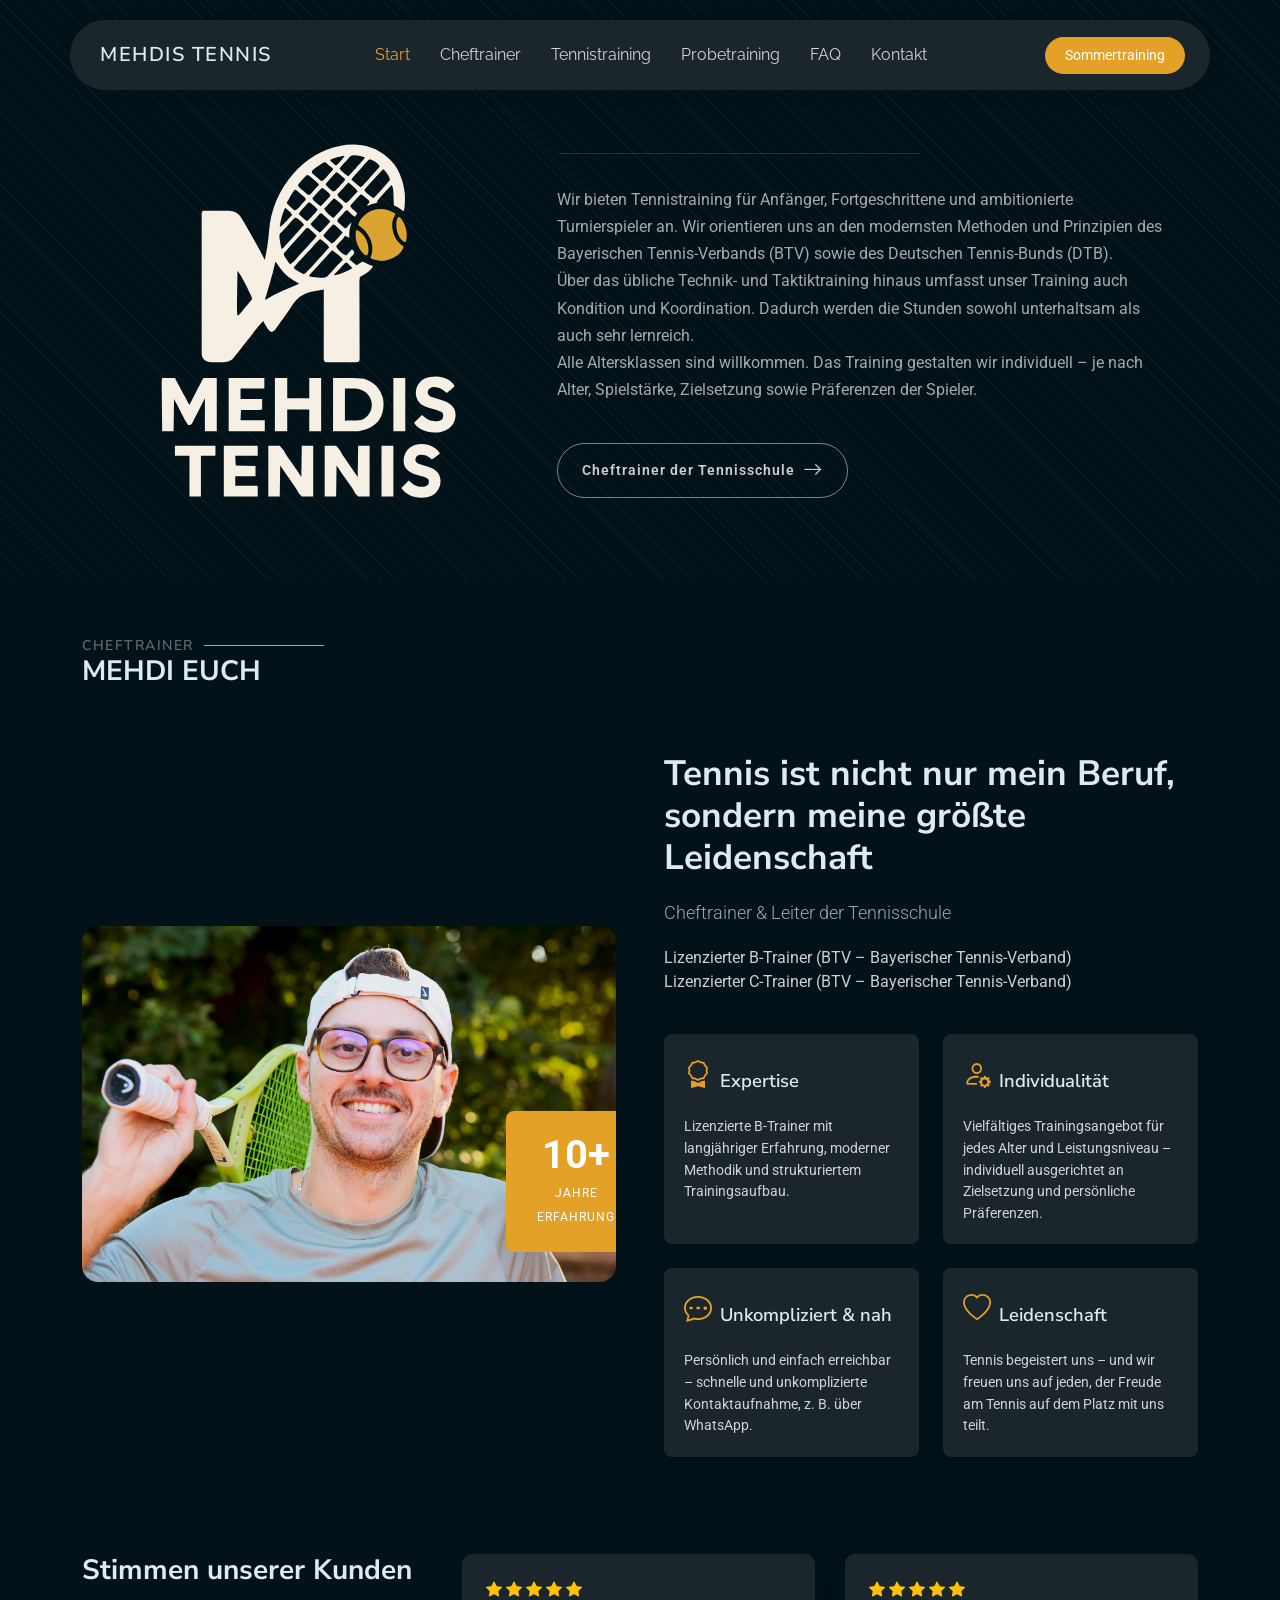
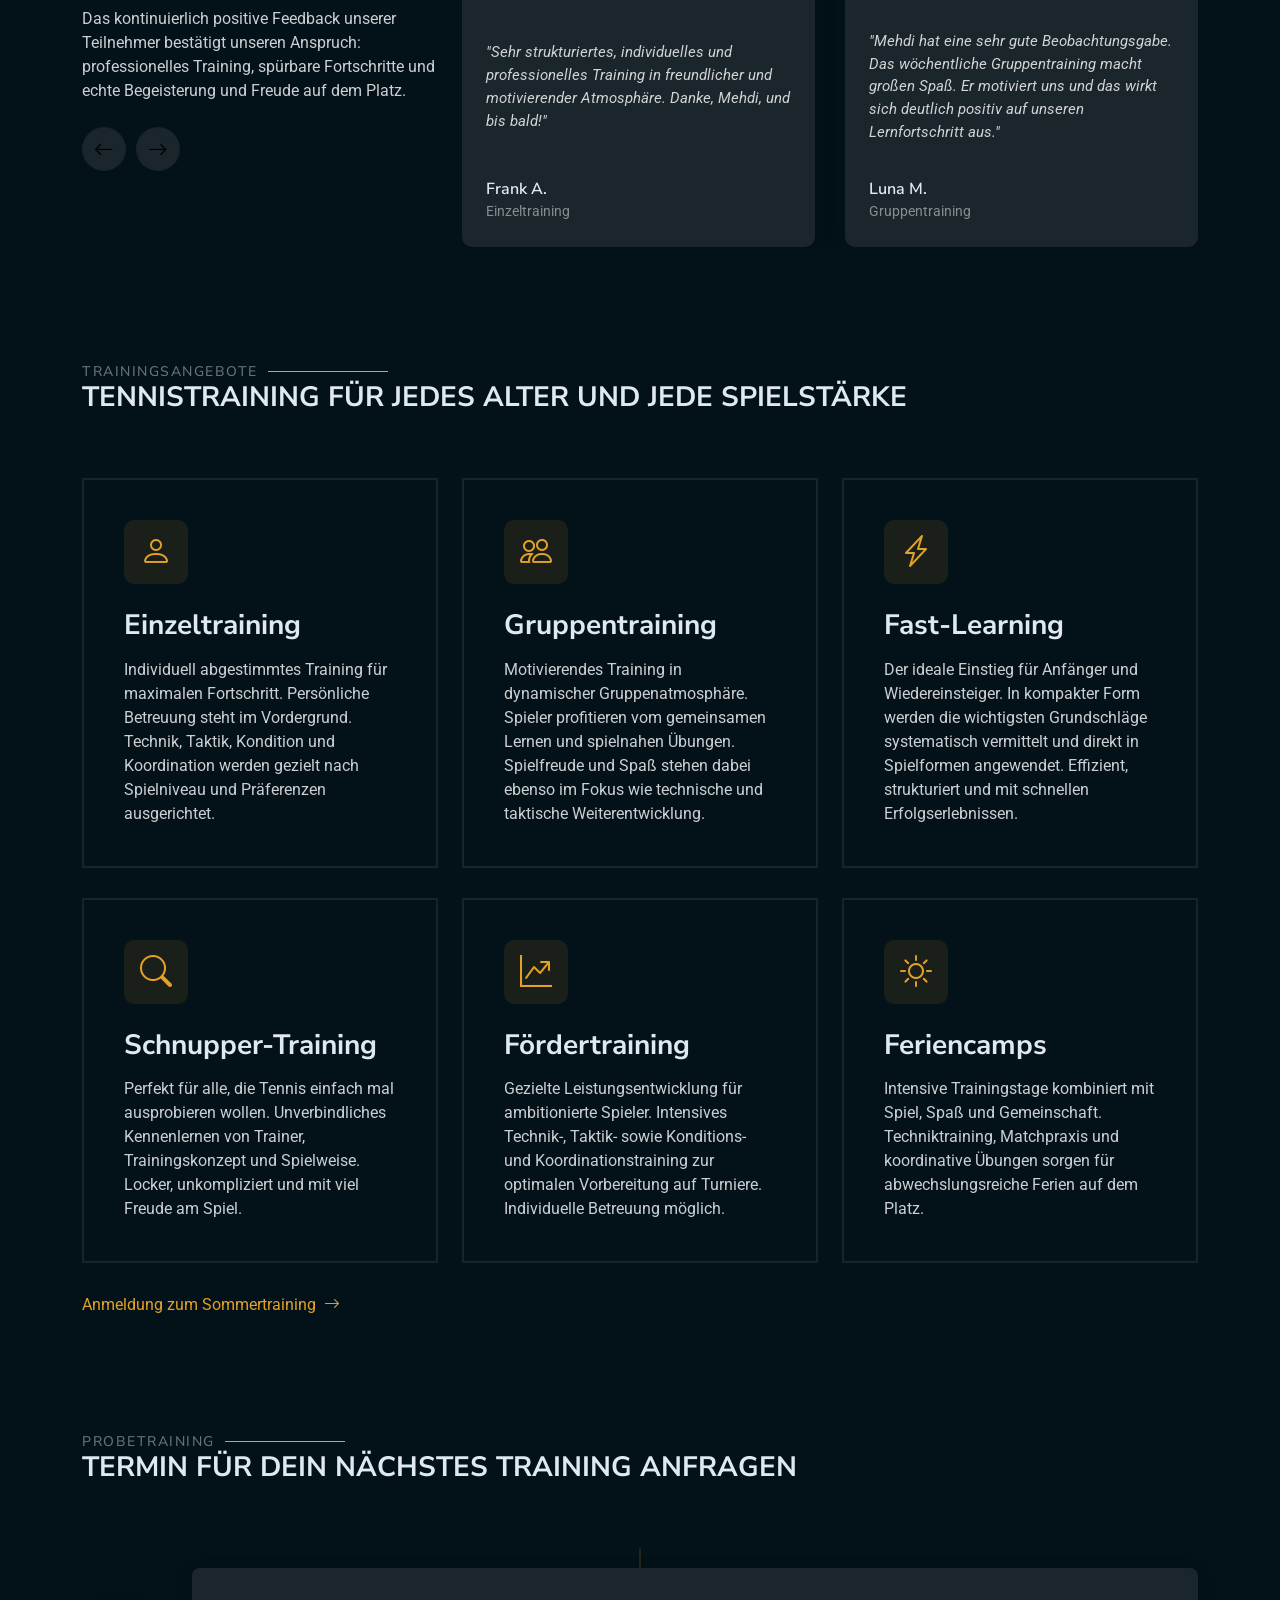
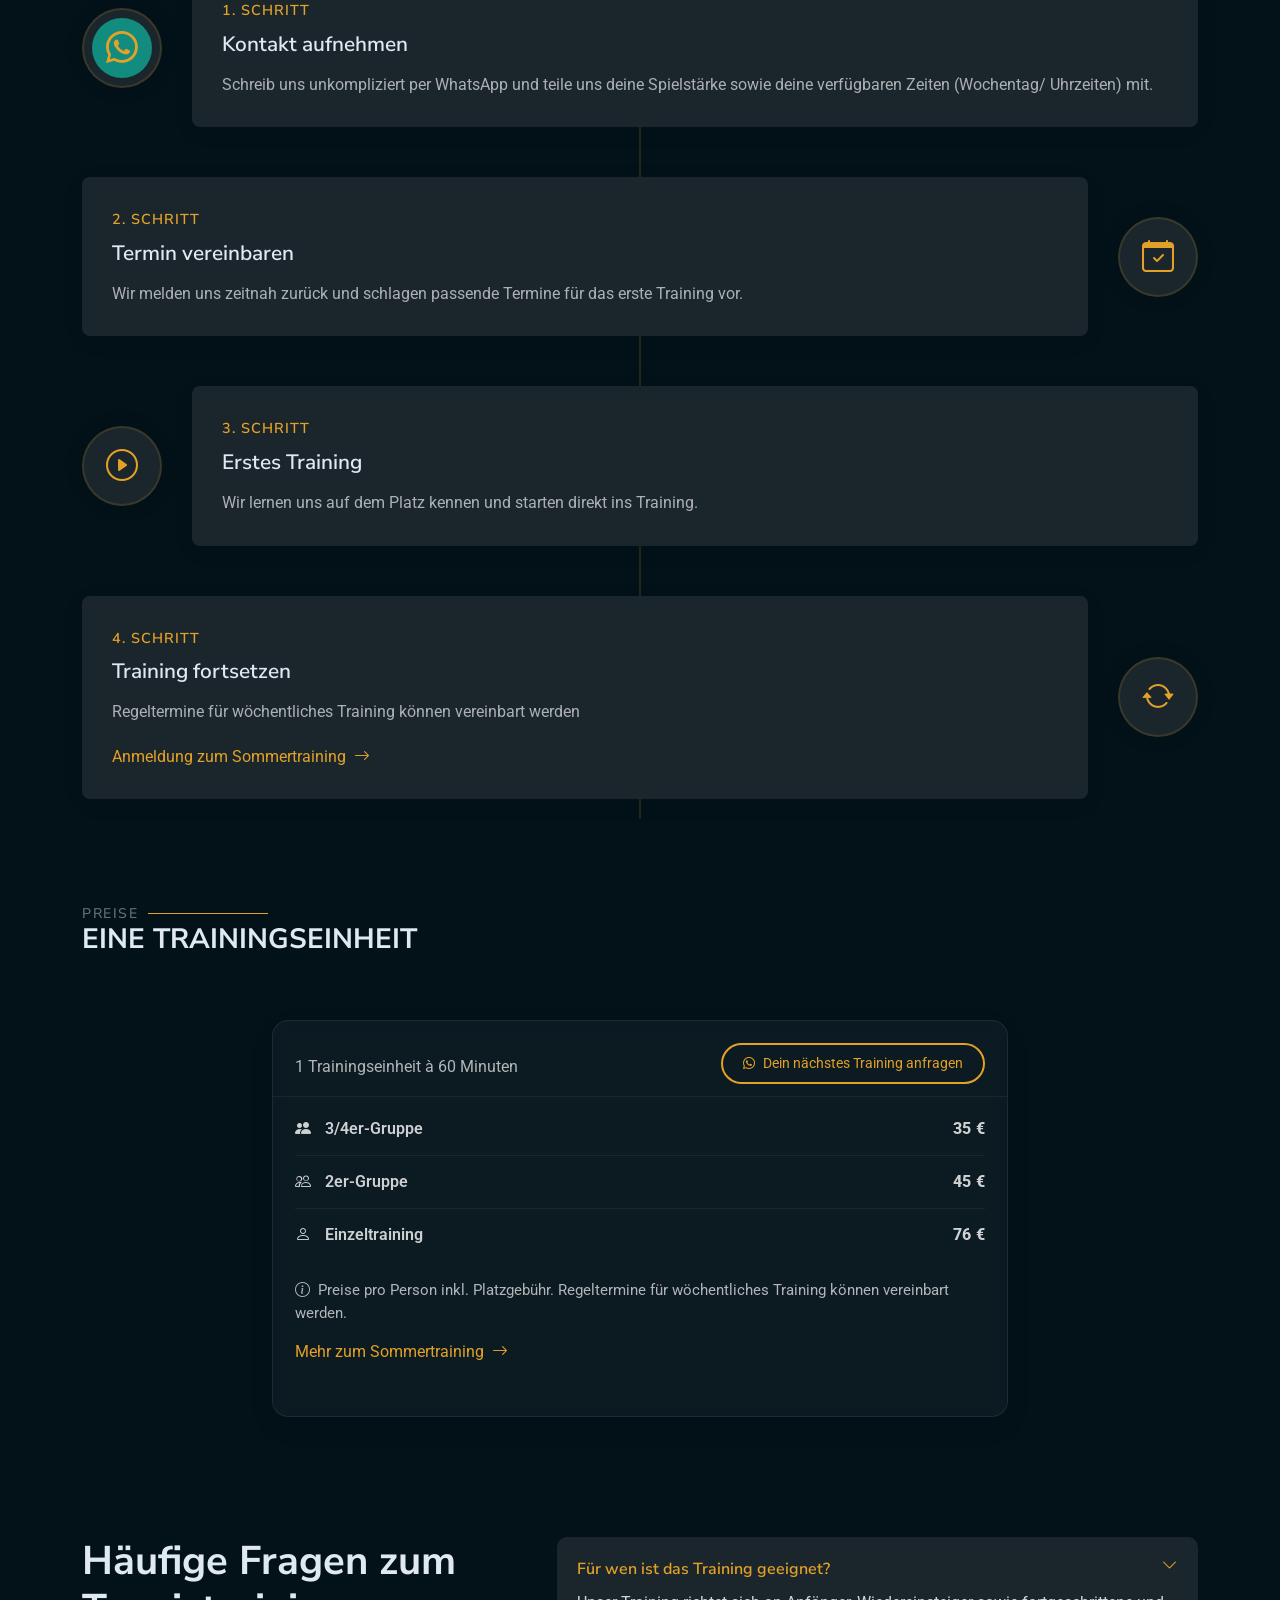
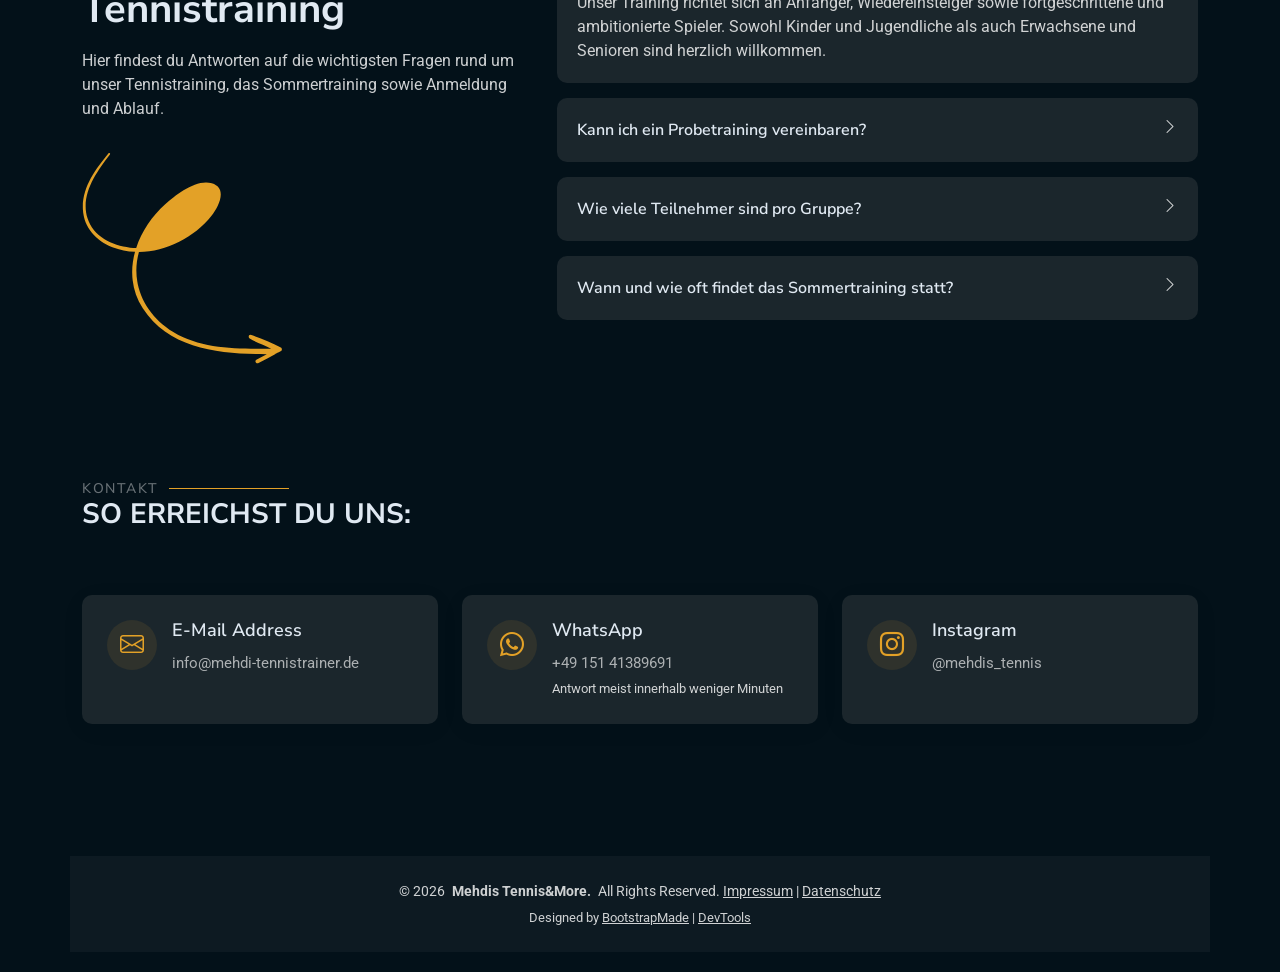
==== commit e16457b5: "enhanced logo" ====
--- a/index.html
+++ b/index.html
@@ -90,7 +90,7 @@
           <div class="col-lg-5" data-aos="zoom-out">
             <div class="visual-content">
               <div class="fluid-shape">
-                <img src="assets/img/abstract/myLogo.png" alt="Tennis training beim Coach Mehdi in München"
+                <img src="assets/img/abstract/myLogo.svg" alt="Tennis training beim Coach Mehdi in München"
                   class="fluid-img">
               </div>
             </div>
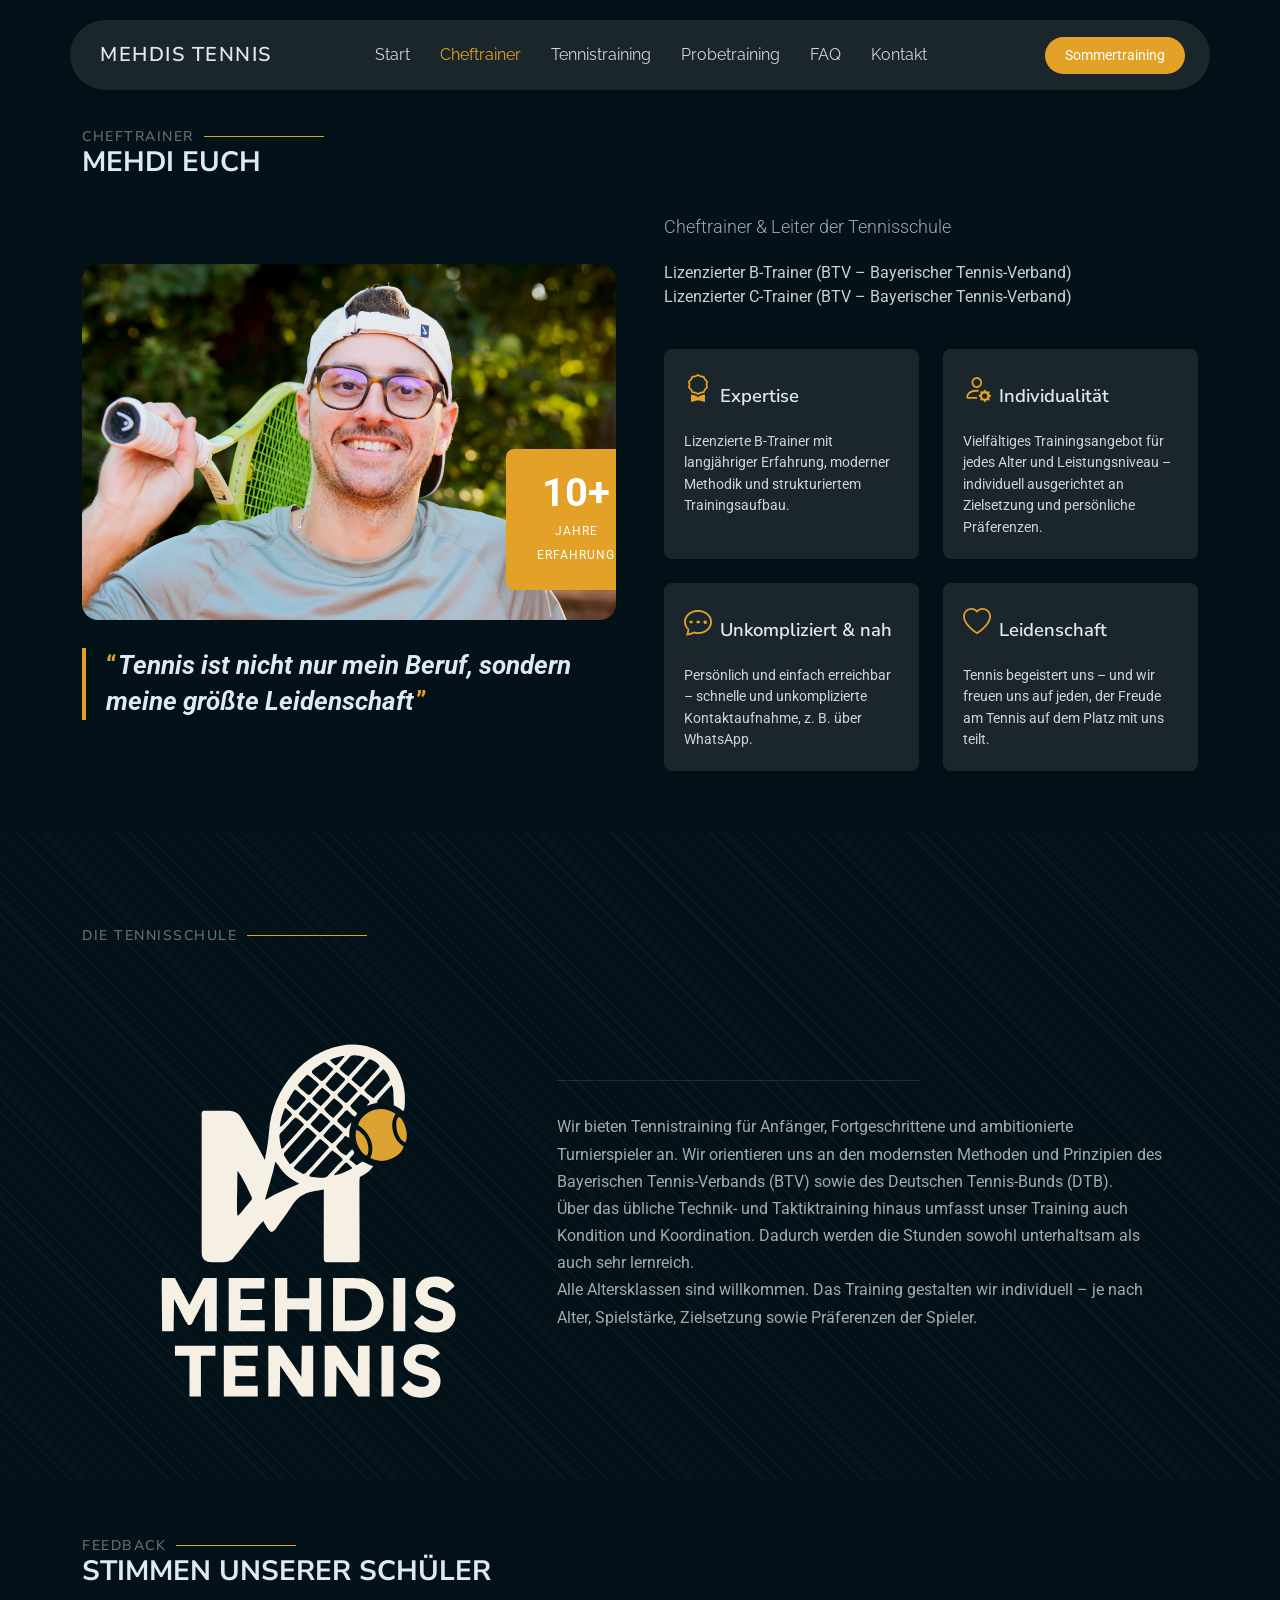
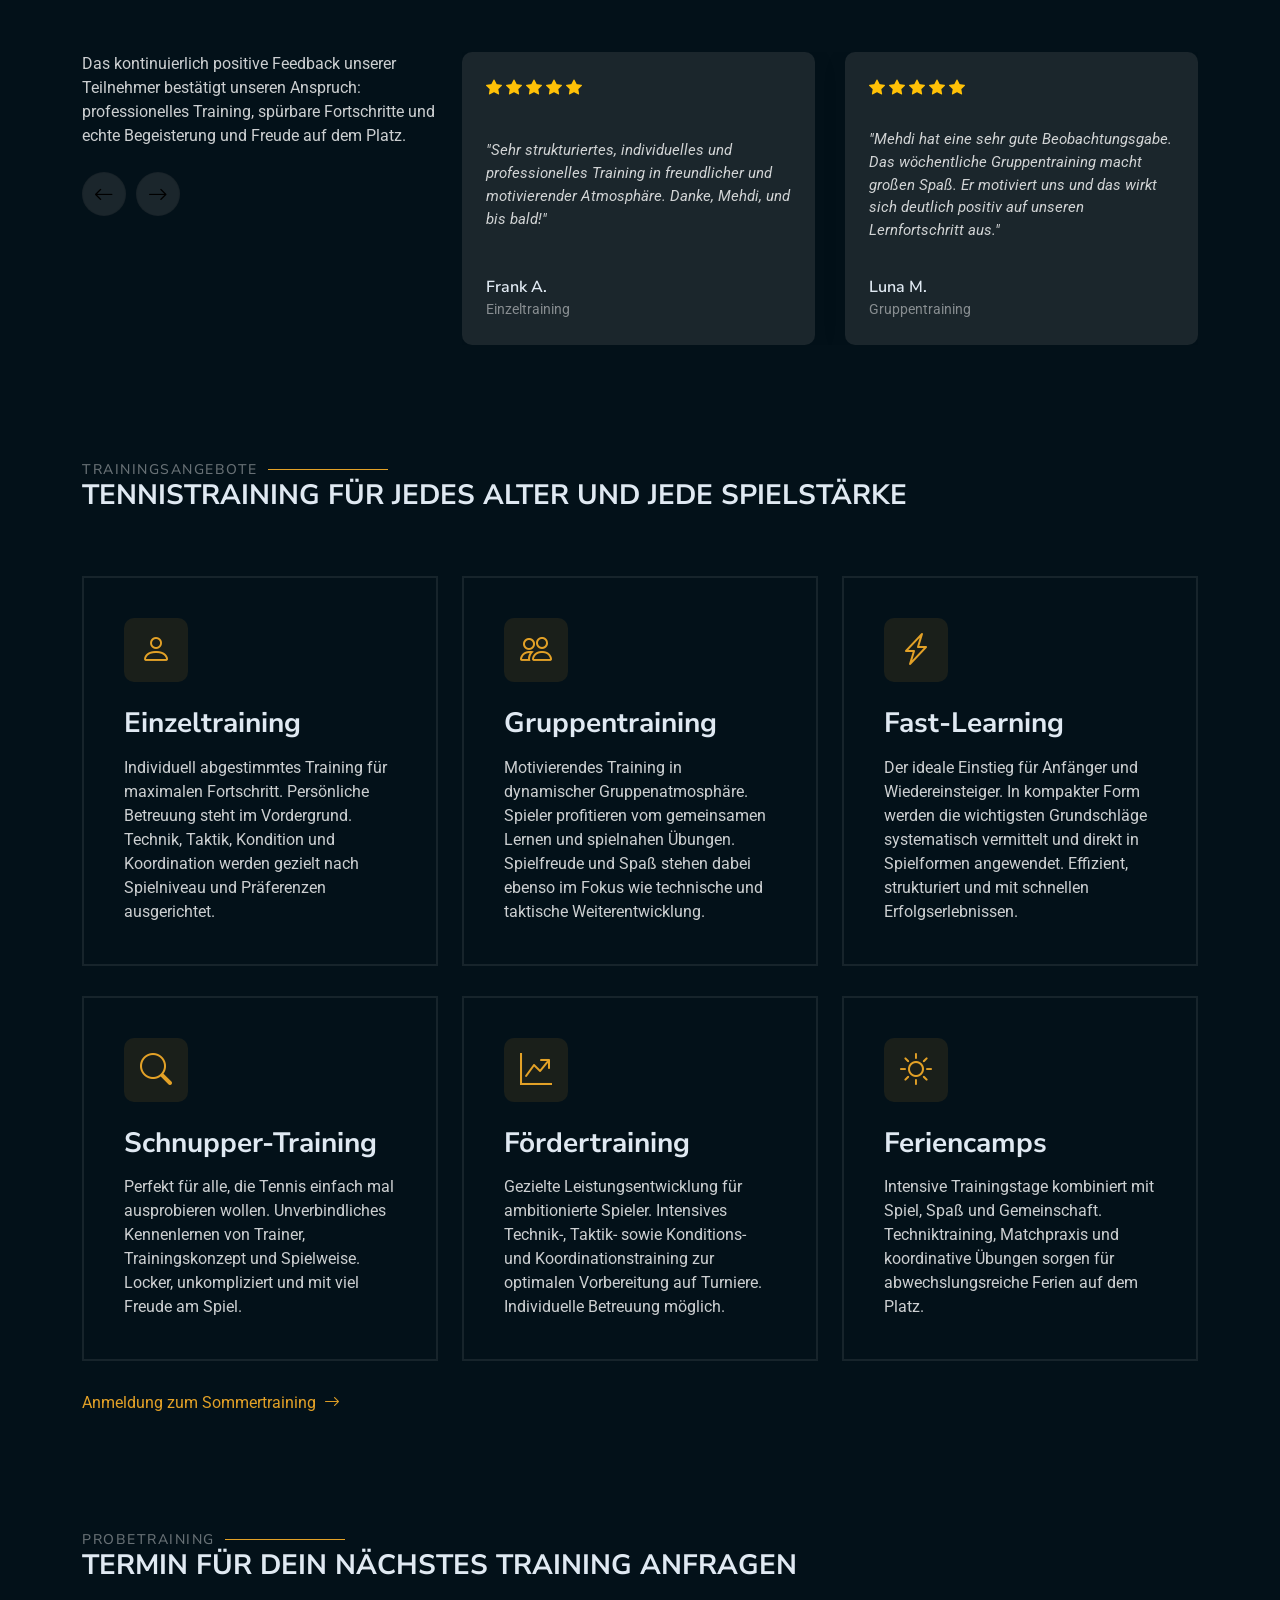
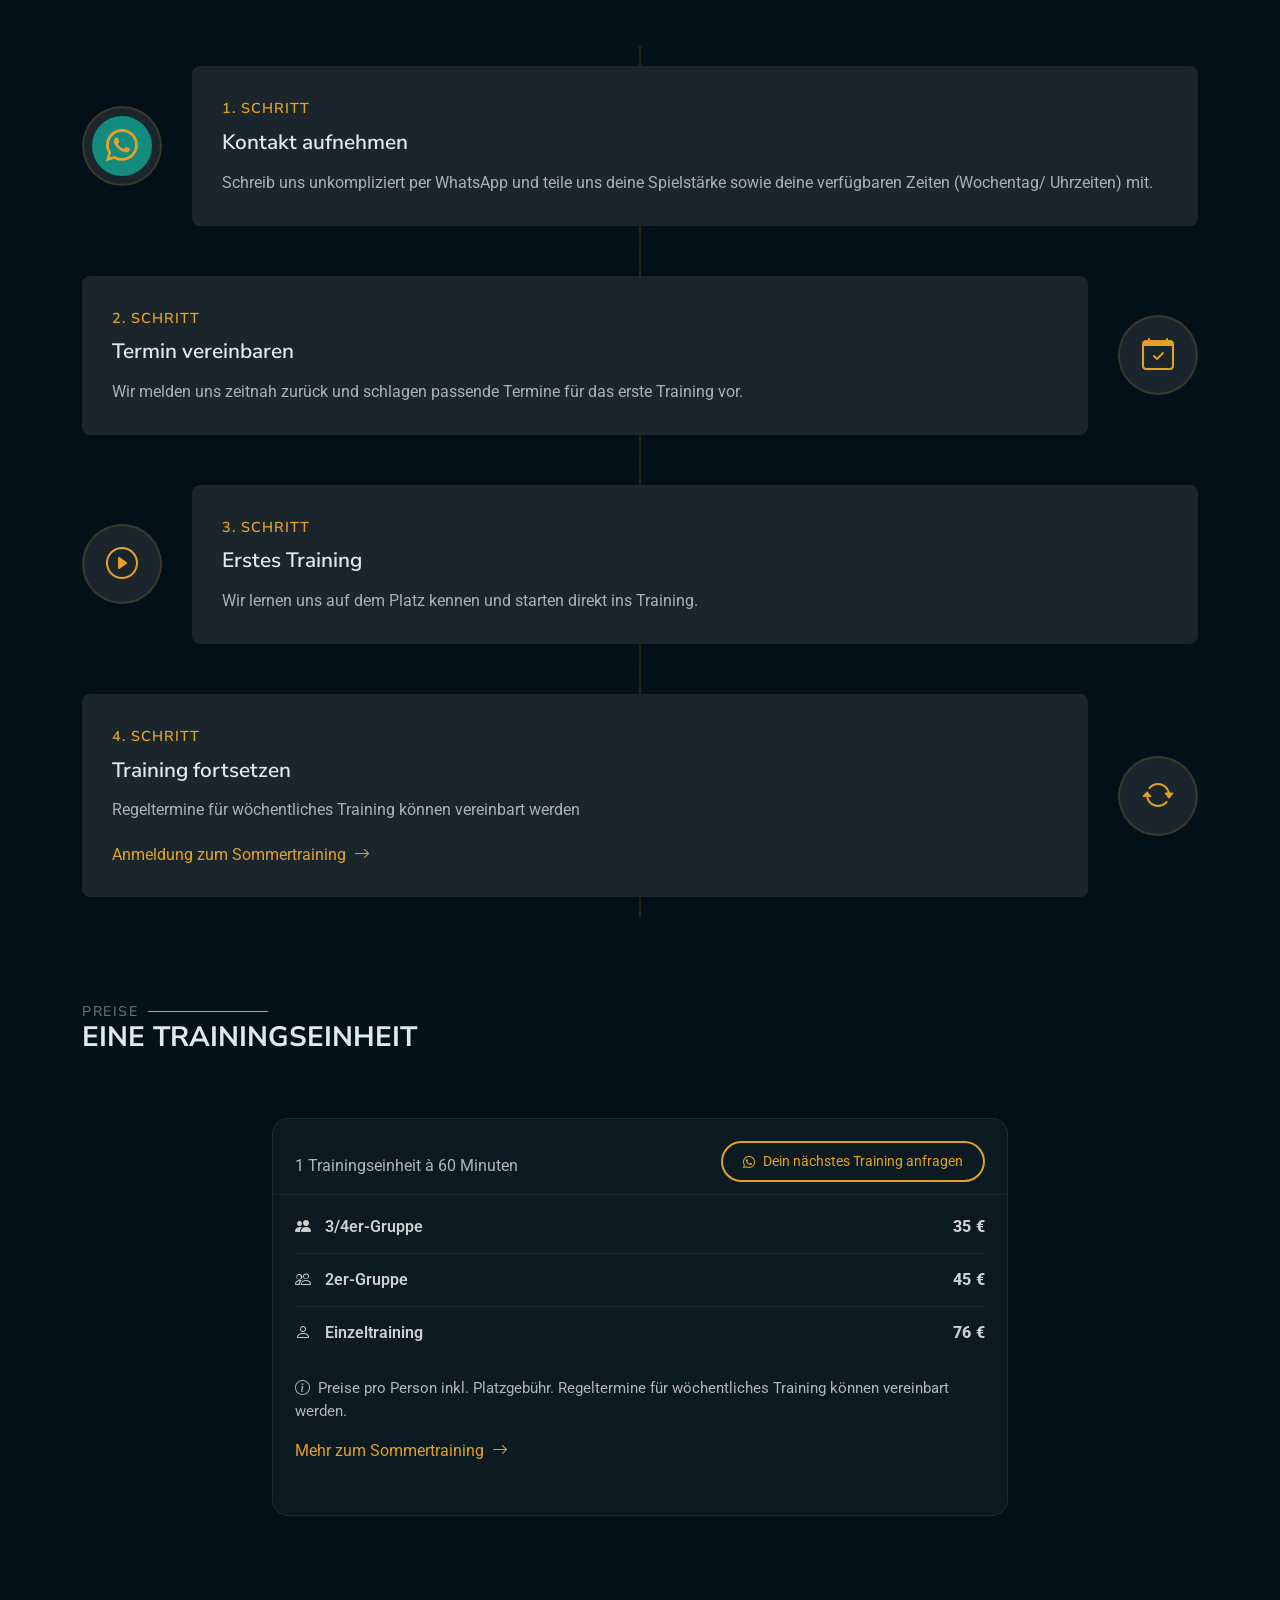
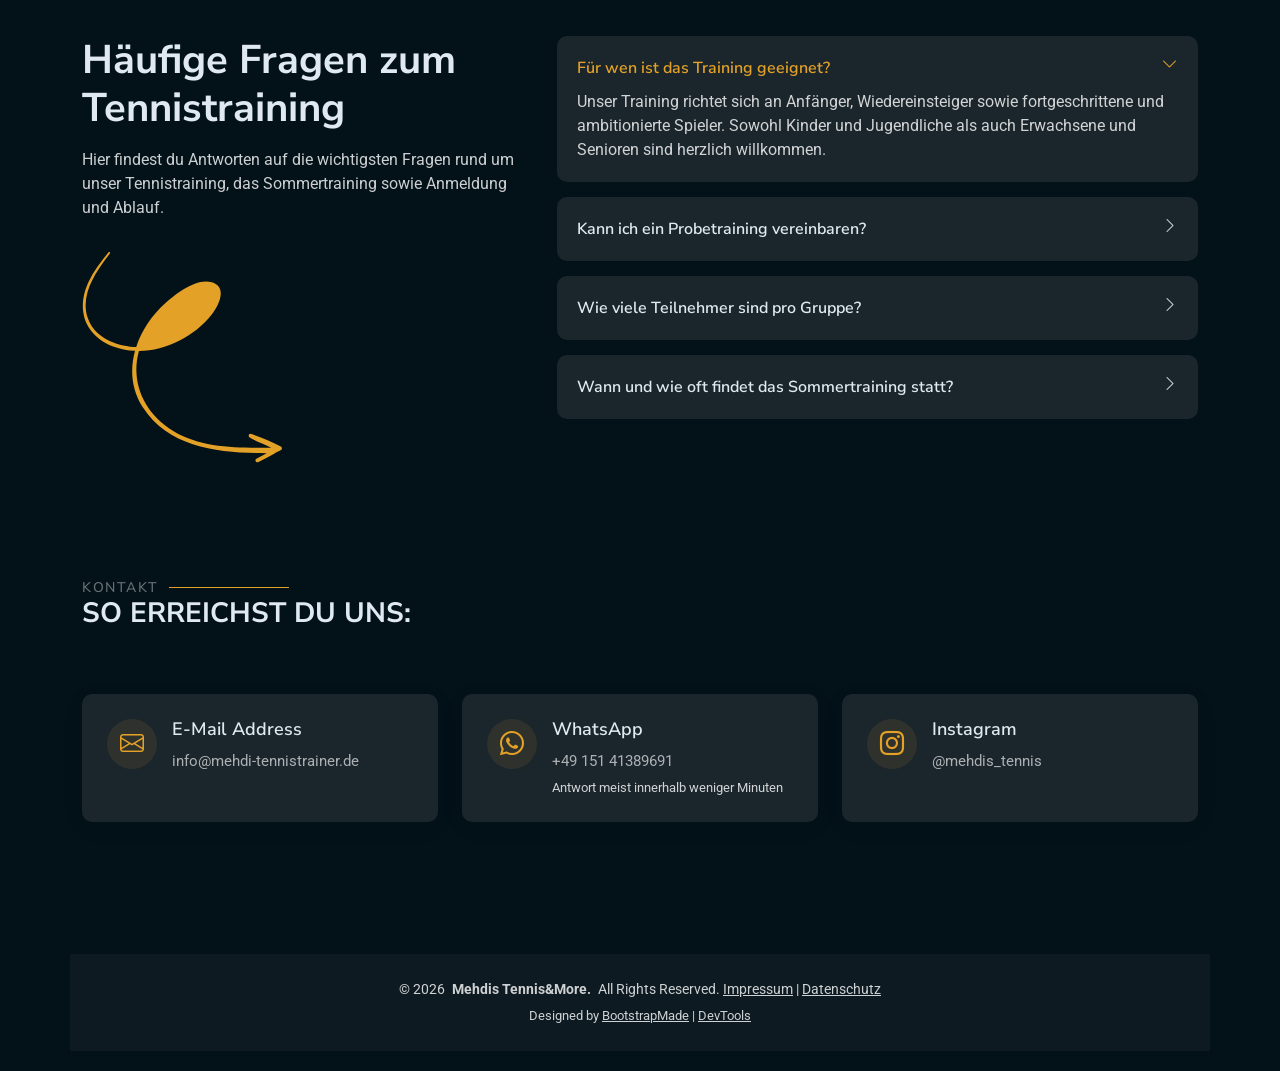
==== commit 0f7bf509: "changed order start with ME" ====
--- a/index.html
+++ b/index.html
@@ -82,9 +82,103 @@
 
   <main class="main">
 
+    <!-- About Section -->
+    <section id="about" class="about section">
+
+      <!-- Section Title -->
+      <div class="container section-title" data-aos="fade-up">
+        <h2>Cheftrainer</h2>
+        <div><span>Mehdi</span> <span class="description-title">Euch</span></div>
+      </div><!-- End Section Title -->
+
+      <div class="container">
+
+        <div class="row gx-5 align-items-center">
+
+          <div class="col-lg-6">
+            <div class="about-image position-relative">
+              <img src="assets/img/about/0 Profil.jpg" class="img-fluid rounded-4 shadow-sm" alt="About Image"
+                loading="eager" fetchpriority="high">
+              <div class="experience-badge">
+                <span class="years">10+</span>
+                <span class="text">Jahre <br> Erfahrung</span>
+              </div>
+            </div>
+            <div class="about-intro">
+              <blockquote>Tennis ist nicht nur mein Beruf, sondern meine größte Leidenschaft</blockquote>
+            </div>
+          </div>
+
+          <div class="col-lg-6 mt-4 mt-lg-0" data-aos="fade-left">
+            <div class="about-content">
+              <p class="lead">Cheftrainer & Leiter der Tennisschule</p>
+              <p>Lizenzierter B-Trainer (BTV – Bayerischer Tennis-Verband)
+                <br>Lizenzierter C-Trainer (BTV – Bayerischer Tennis-Verband)
+              </p>
+
+              <div class="row g-4 mt-3">
+
+                <div class="col-md-6" data-aos="zoom-in" data-aos-delay="400">
+                  <div class="feature-item">
+                    <div class="d-flex align-items-center mb-2">
+                      <i class="bi bi-award me-2"></i>
+                      <h5 class="mb-0">Expertise</h5>
+                    </div>
+                    <p>Lizenzierte B-Trainer mit langjähriger Erfahrung, moderner Methodik und strukturiertem
+                      Trainingsaufbau.</p>
+                  </div>
+                </div>
+
+                <div class="col-md-6" data-aos="zoom-in" data-aos-delay="450">
+                  <div class="feature-item">
+                    <div class="d-flex align-items-center mb-2">
+                      <i class="bi bi-person-gear me-2"></i>
+                      <h5 class="mb-0">Individualität</h5>
+                    </div>
+                    <p>Vielfältiges Trainingsangebot für jedes Alter und Leistungsniveau – individuell ausgerichtet an
+                      Zielsetzung und persönliche Präferenzen.</p>
+                  </div>
+                </div>
+
+                <div class="col-md-6" data-aos="zoom-in" data-aos-delay="400">
+                  <div class="feature-item">
+                    <div class="d-flex align-items-center mb-2">
+                      <i class="bi bi-chat-dots me-2"></i>
+                      <h5 class="mb-0">Unkompliziert & nah</h5>
+                    </div>
+                    <p>Persönlich und einfach erreichbar – schnelle und unkomplizierte Kontaktaufnahme, z. B. über
+                      WhatsApp.</p>
+                  </div>
+                </div>
+
+                <div class="col-md-6" data-aos="zoom-in" data-aos-delay="450">
+                  <div class="feature-item">
+                    <div class="d-flex align-items-center mb-2">
+                      <i class="bi bi-heart me-2"></i>
+                      <h5 class="mb-0">Leidenschaft</h5>
+                    </div>
+                    <p>Tennis begeistert uns – und wir freuen uns auf jeden, der Freude am Tennis auf dem Platz mit uns
+                      teilt.</p>
+                  </div>
+                </div>
+
+              </div>
+            </div>
+          </div>
+
+        </div>
+
+    </section><!-- /About Section -->
+
     <!-- Hero Section -->
     <section id="hero" class="hero section">
       <div class="container">
+
+        <!-- Section Title -->
+        <div class="section-title" data-aos="fade-up">
+          <h2>Die Tennisschule</h2>
+        </div><!-- End Section Title -->
+
         <div class="row">
 
           <div class="col-lg-5" data-aos="zoom-out">
@@ -114,12 +208,6 @@
                 </p>
               </div>
 
-              <div class="cta-button">
-                <a href="#about" class="btn">
-                  <span>Cheftrainer der Tennisschule</span>
-                  <i class="bi bi-arrow-right"></i>
-                </a>
-              </div>
             </div>
           </div>
 
@@ -127,93 +215,20 @@
       </div>
     </section><!-- /Hero Section -->
 
-    <!-- About Section -->
-    <section id="about" class="about section">
+    <!-- Feedback Section -->
+    <section id="feedback" class="feedback section">
 
       <!-- Section Title -->
       <div class="container section-title" data-aos="fade-up">
-        <h2>Cheftrainer</h2>
-        <div><span>Mehdi</span> <span class="description-title">Euch</span></div>
+        <h2>Feedback</h2>
+        <div><span>Stimmen</span> <span class="description-title">unserer Schüler</span></div>
       </div><!-- End Section Title -->
 
       <div class="container">
-
-        <div class="row gx-5 align-items-center">
-
-          <div class="col-lg-6">
-            <div class="about-image position-relative">
-              <img src="assets/img/about/0 Profil.jpg" class="img-fluid rounded-4 shadow-sm" alt="About Image"
-                loading="eager" fetchpriority="high">
-              <div class="experience-badge">
-                <span class="years">10+</span>
-                <span class="text">Jahre <br> Erfahrung</span>
-              </div>
-            </div>
-          </div>
-
-          <div class="col-lg-6 mt-4 mt-lg-0" data-aos="fade-left">
-            <div class="about-content">
-              <h2>Tennis ist nicht nur mein Beruf, sondern meine größte Leidenschaft</h2>
-              <p class="lead">Cheftrainer & Leiter der Tennisschule</p>
-              <p>Lizenzierter B-Trainer (BTV – Bayerischer Tennis-Verband)
-                <br>Lizenzierter C-Trainer (BTV – Bayerischer Tennis-Verband)
-              </p>
-
-              <div class="row g-4 mt-3">
-
-                <div class="col-md-6" data-aos="zoom-in" data-aos-delay="400">
-                  <div class="feature-item">
-                    <div class="d-flex align-items-center mb-2">
-                      <i class="bi bi-award me-2"></i>
-                      <h5 class="mb-0">Expertise</h5>
-                    </div>
-                    <p>Lizenzierte B-Trainer mit langjähriger Erfahrung, moderner Methodik und strukturiertem
-                      Trainingsaufbau.</p>
-                  </div>
-                </div>
-
-                <div class="col-md-6" data-aos="zoom-in" data-aos-delay="450">
-                  <div class="feature-item">
-                    <div class="d-flex align-items-center mb-2">
-                      <i class="bi bi-person-gear me-2"></i>
-                      <h5 class="mb-0">Individualität</h5>
-                    </div>
-                    <p>Vielfältiges Trainingsangebot für jedes Alter und Leistungsniveau – individuell ausgerichtet an
-                      Zielsetzung und persönliche Präferenzen.</p>
-                  </div>
-                </div>
-
-                <div class="col-md-6" data-aos="zoom-in" data-aos-delay="400">
-                  <div class="feature-item">
-                    <div class="d-flex align-items-center mb-2">
-                      <i class="bi bi-chat-dots me-2"></i>
-                      <h5 class="mb-0">Unkompliziert & nah</h5>
-                    </div>
-                    <p>Persönlich und einfach erreichbar – schnelle und unkomplizierte Kontaktaufnahme, z. B. über
-                      WhatsApp.</p>
-                  </div>
-                </div>
-
-                <div class="col-md-6" data-aos="zoom-in" data-aos-delay="450">
-                  <div class="feature-item">
-                    <div class="d-flex align-items-center mb-2">
-                      <i class="bi bi-heart me-2"></i>
-                      <h5 class="mb-0">Leidenschaft</h5>
-                    </div>
-                    <p>Tennis begeistert uns – und wir freuen uns auf jeden, der Freude am Tennis auf dem Platz mit uns
-                      teilt.</p>
-                  </div>
-                </div>
-
-              </div>
-            </div>
-          </div>
-
-          <div class="testimonial-section mt-5 pt-5" data-aos="fade-up" data-aos-delay="100">
+        <div class="testimonial-section" data-aos="fade-up" data-aos-delay="100">
             <div class="row">
               <div class="col-lg-4" data-aos="fade-right" data-aos-delay="200">
                 <div class="testimonial-intro">
-                  <h3>Stimmen unserer Kunden</h3>
                   <p>Das kontinuierlich positive Feedback unserer Teilnehmer bestätigt unseren Anspruch: professionelles
                     Training, spürbare Fortschritte und echte Begeisterung und Freude auf dem Platz.</p>
                   <div class="swiper-nav-buttons mt-4">
@@ -313,11 +328,10 @@
                 </div>
               </div>
             </div>
-          </div>
-
         </div>
-
-    </section><!-- /About Section -->
+      </div>
+
+    </section><!-- /Feedback Section -->
 
     <!-- Services Section -->
     <section id="services" class="services section">
--- a/assets/css/main.css
+++ b/assets/css/main.css
@@ -741,6 +741,10 @@
   overflow: clip;
 }
 
+main > section:first-of-type {
+  padding-top: 100px;
+}
+
 @media (max-width: 1199px) {
 
   section,
@@ -809,6 +813,10 @@
   bottom: 0;
   background-image: repeating-linear-gradient(45deg, rgba(255, 255, 255, 0.02) 0px, rgba(255, 255, 255, 0.05) 1px, transparent 1px, transparent 10px);
   z-index: 1;
+}
+
+.hero .section-title {
+  margin-top: 0;
 }
 
 .hero .container,
@@ -1089,15 +1097,48 @@
   }
 }
 
-.about .about-content h2 {
-  font-size: 2.2rem;
-  margin-bottom: 1.25rem;
+.about .about-intro {
+  min-height: 2.25rem;
+}
+
+.about .section-title {
+  padding-bottom: 30px;
+  margin-top: 2rem;
+}
+
+.about .about-intro {
+  margin-top: 1.75rem;
+}
+
+.about .about-intro blockquote {
+  position: relative;
+  font-size: 1.6rem;
   font-weight: 700;
+  font-style: italic;
+  line-height: 1.4;
+  margin: 0;
+  padding-left: 1.25rem;
+  border-left: 4px solid var(--accent-color);
+  color: var(--heading-color);
+}
+
+.about .about-intro blockquote::before {
+  content: "\201C";
+  margin-right: 0.15rem;
+  color: var(--accent-color);
+  font-style: normal;
+}
+
+.about .about-intro blockquote::after {
+  content: "\201D";
+  margin-left: 0.1rem;
+  color: var(--accent-color);
+  font-style: normal;
 }
 
 @media (max-width: 768px) {
-  .about .about-content h2 {
-    font-size: 1.8rem;
+  .about .about-intro blockquote {
+    font-size: 1.4rem;
   }
 }
 
@@ -1157,26 +1198,16 @@
   border-color: color-mix(in srgb, var(--accent-color), black 10%);
 }
 
-.about .testimonial-section {
-  border-top: 1px solid rgba(0, 0, 0, 0.08);
-}
-
-.about .testimonial-section .testimonial-intro h3 {
-  font-size: 1.75rem;
-  margin-bottom: 1.25rem;
-  font-weight: 700;
-}
-
-.about .testimonial-section .testimonial-intro p {
+.feedback .testimonial-section .testimonial-intro p {
   margin-bottom: 1.5rem;
 }
 
-.about .testimonial-section .testimonial-intro .swiper-nav-buttons {
+.feedback .testimonial-section .testimonial-intro .swiper-nav-buttons {
   display: flex;
   gap: 10px;
 }
 
-.about .testimonial-section .testimonial-intro .swiper-nav-buttons button {
+.feedback .testimonial-section .testimonial-intro .swiper-nav-buttons button {
   width: 44px;
   height: 44px;
   border-radius: 50%;
@@ -1189,35 +1220,35 @@
   transition: all 0.3s ease;
 }
 
-.about .testimonial-section .testimonial-intro .swiper-nav-buttons button:hover {
+.feedback .testimonial-section .testimonial-intro .swiper-nav-buttons button:hover {
   background-color: var(--accent-color);
   border-color: var(--accent-color);
   color: var(--contrast-color);
 }
 
-.about .testimonial-section .testimonial-intro .swiper-nav-buttons button i {
+.feedback .testimonial-section .testimonial-intro .swiper-nav-buttons button i {
   font-size: 1.25rem;
 }
 
-.about .testimonial-section .testimonial-slider {
+.feedback .testimonial-section .testimonial-slider {
   overflow: hidden;
 }
 
-.about .testimonial-section .testimonial-slider .swiper-wrapper {
+.feedback .testimonial-section .testimonial-slider .swiper-wrapper {
   height: auto !important;
 }
 
 /* Equal height setup */
-.about .testimonial-section .swiper-wrapper {
+.feedback .testimonial-section .swiper-wrapper {
   align-items: stretch;
 }
 
-.about .testimonial-section .swiper-slide {
+.feedback .testimonial-section .swiper-slide {
   display: flex;
   height: auto;
 }
 
-.about .testimonial-section .testimonial-item {
+.feedback .testimonial-section .testimonial-item {
   background-color: var(--surface-color);
   border-radius: 10px;
   padding: 1.5rem; /* reduced from 2rem */
@@ -1231,19 +1262,19 @@
   min-height: 220px; /* reduced from 260px */
 }
 
-.about .testimonial-section .testimonial-item .rating {
+.feedback .testimonial-section .testimonial-item .rating {
   color: #ffc107;
   font-size: 1rem;
 }
 
-.about .testimonial-section .testimonial-item p {
+.feedback .testimonial-section .testimonial-item p {
   font-style: italic;
   font-size: 0.95rem; /* slightly smaller */
   line-height: 1.5;
   margin: 0.75rem 0;
 }
 
-.about .testimonial-section .testimonial-item .client-info .client-img {
+.feedback .testimonial-section .testimonial-item .client-info .client-img {
   width: 50px;
   height: 50px;
   border-radius: 50%;
@@ -1251,11 +1282,11 @@
   object-fit: cover;
 }
 
-.about .testimonial-section .testimonial-item .client-info h6 {
+.feedback .testimonial-section .testimonial-item .client-info h6 {
   font-weight: 600;
 }
 
-.about .testimonial-section .testimonial-item .client-info span {
+.feedback .testimonial-section .testimonial-item .client-info span {
   font-size: 0.85rem;
   color: color-mix(in srgb, var(--default-color), transparent 40%);
 }
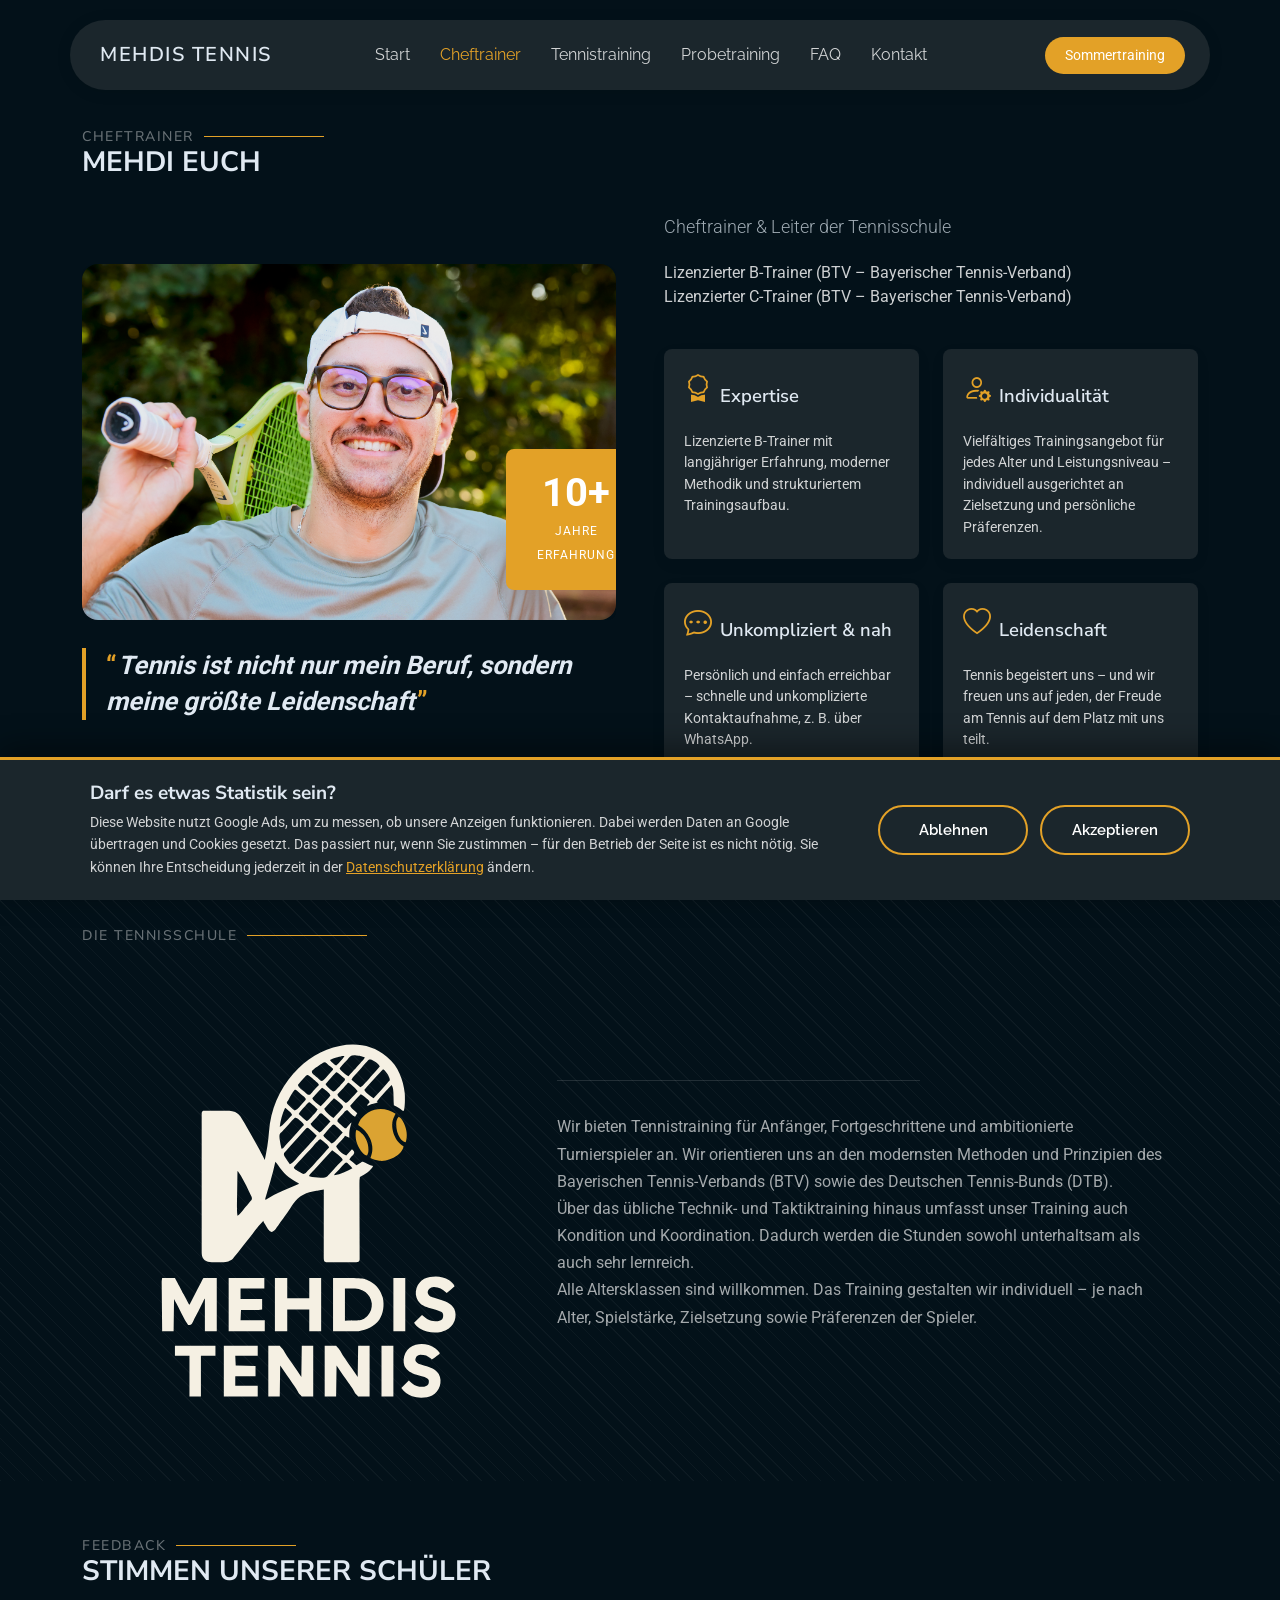
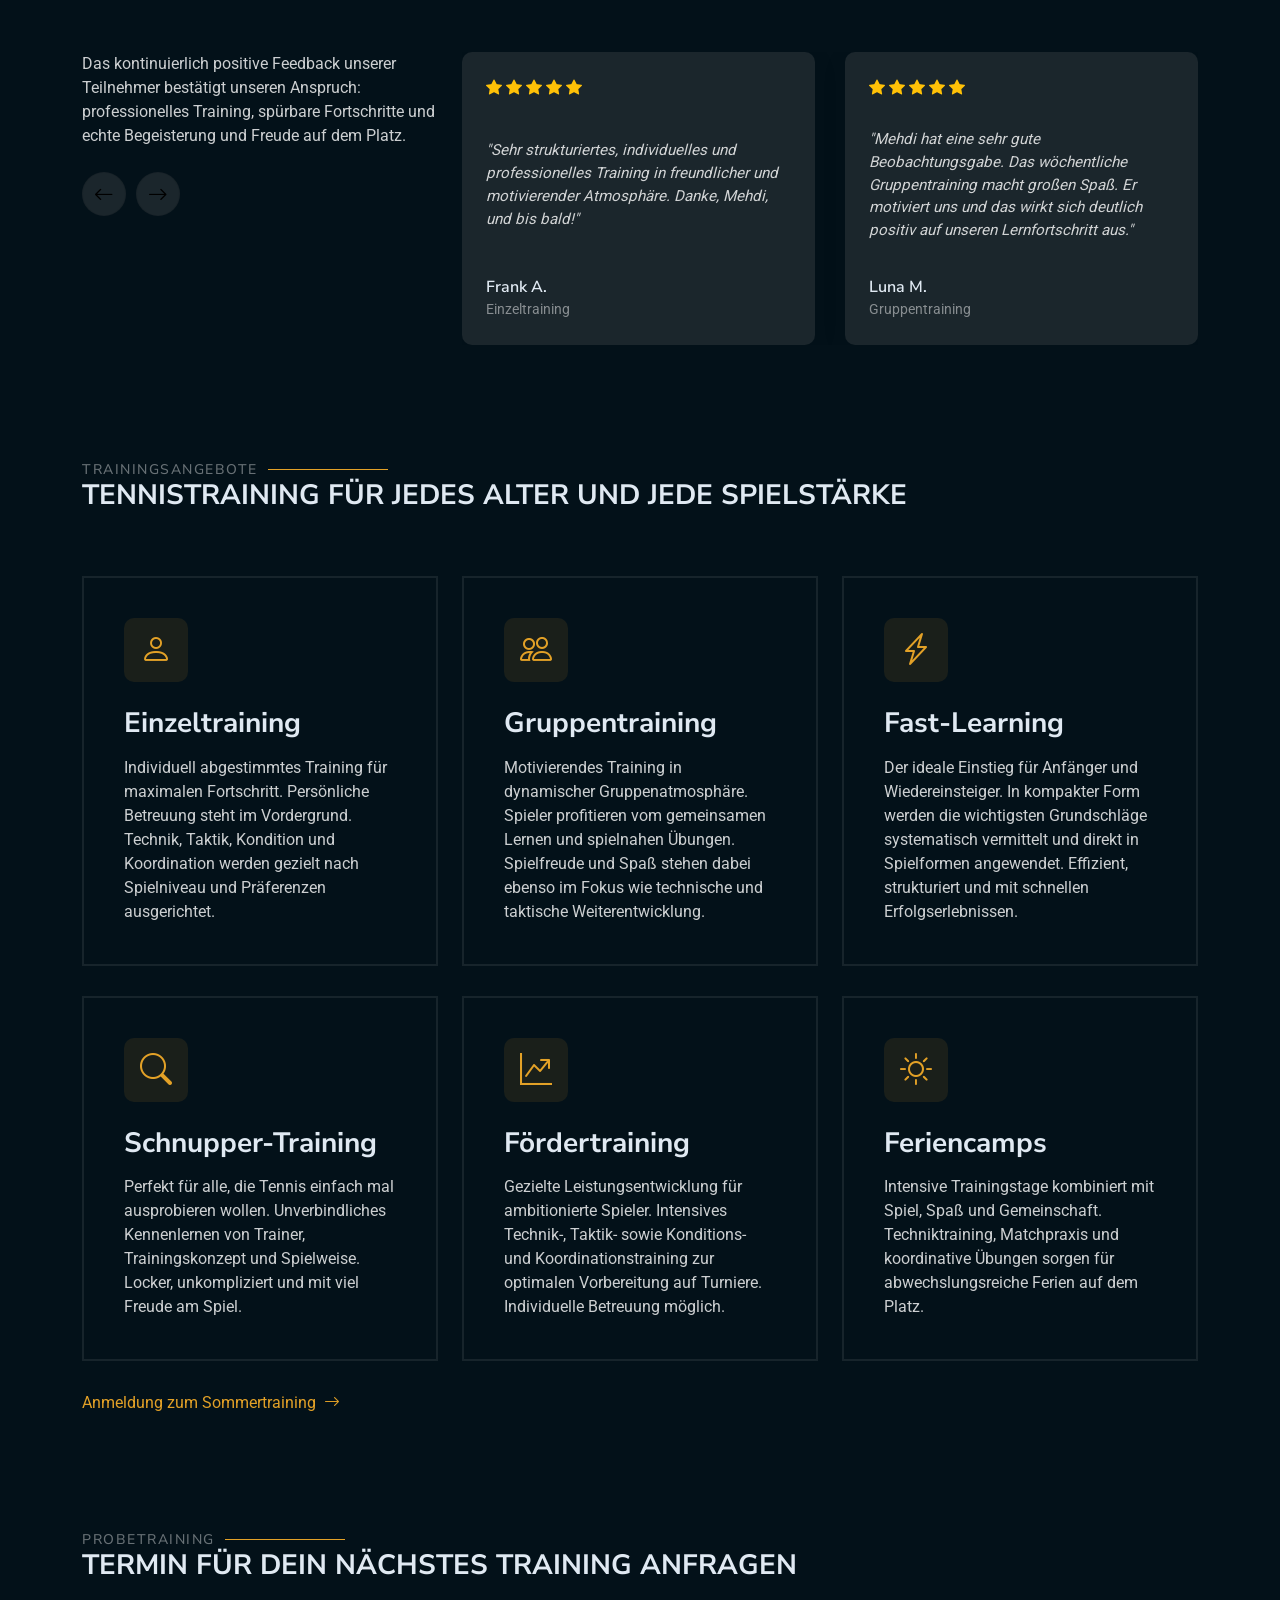
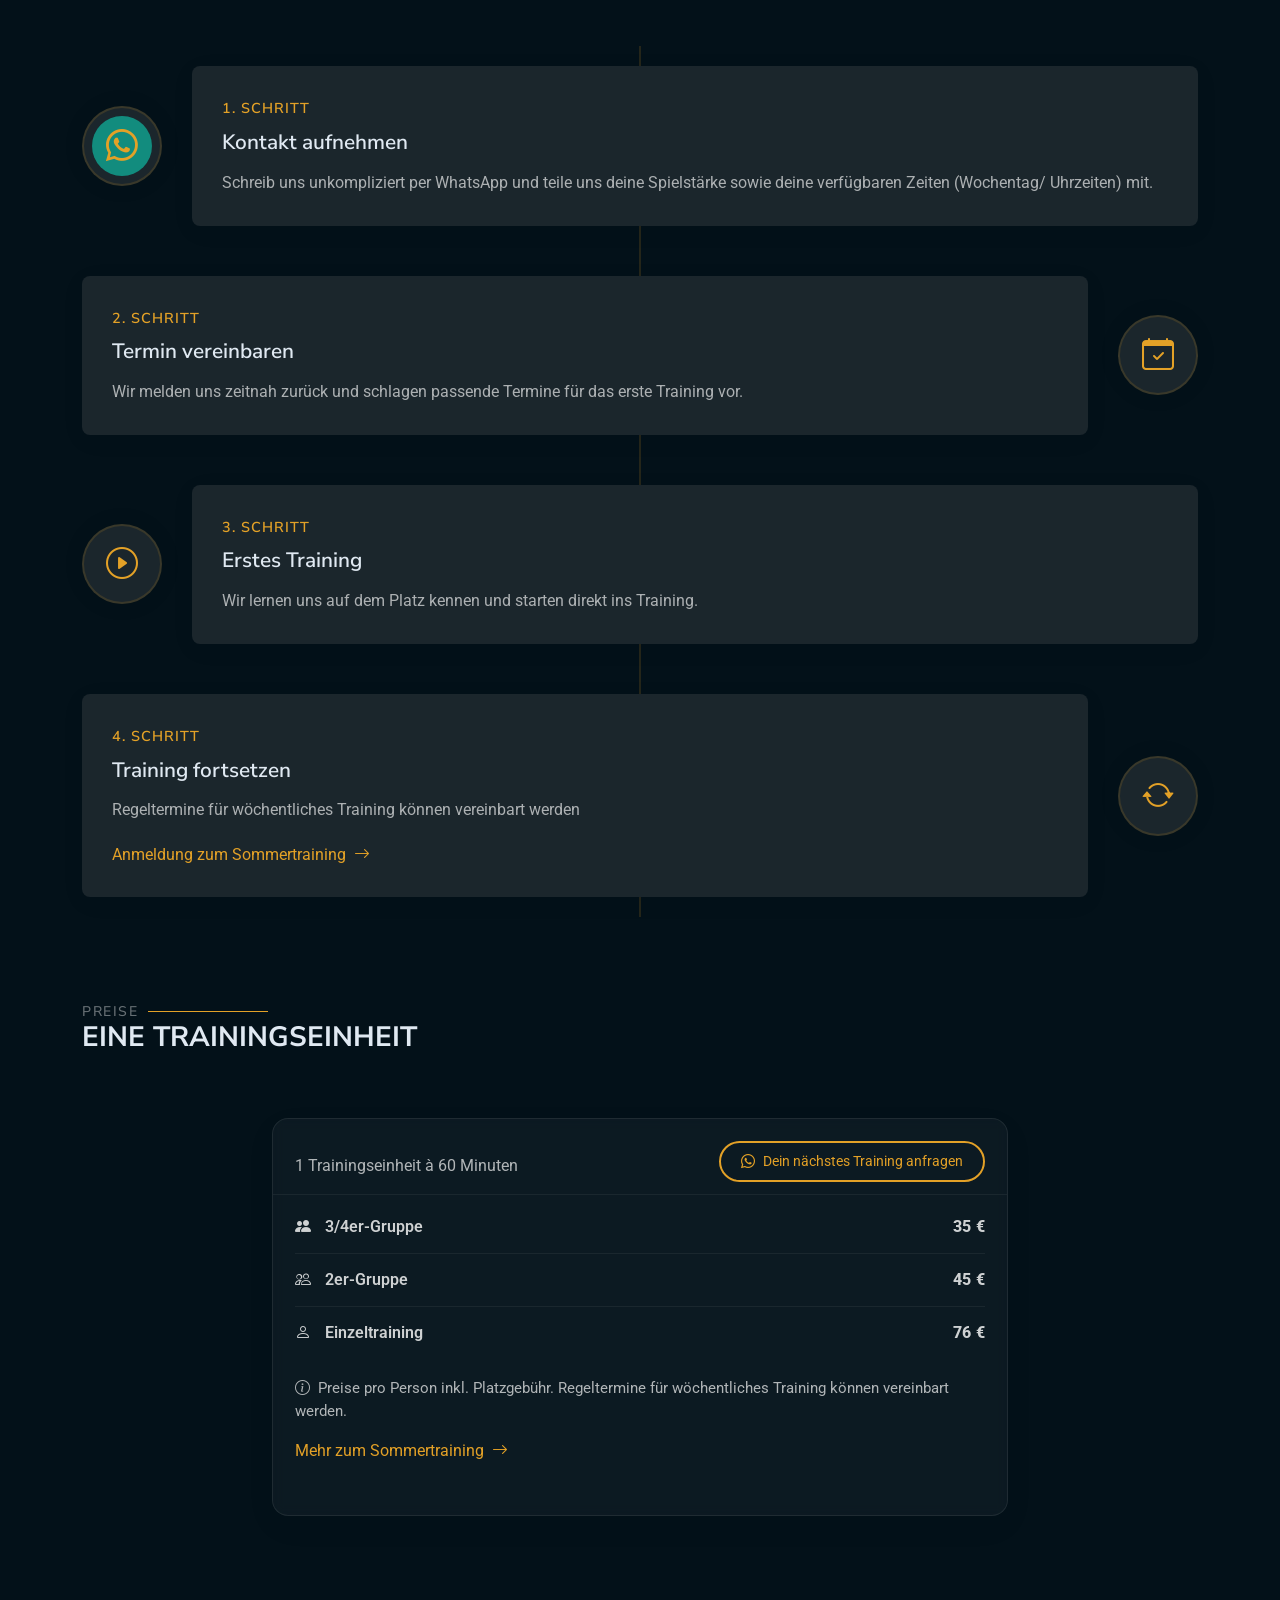
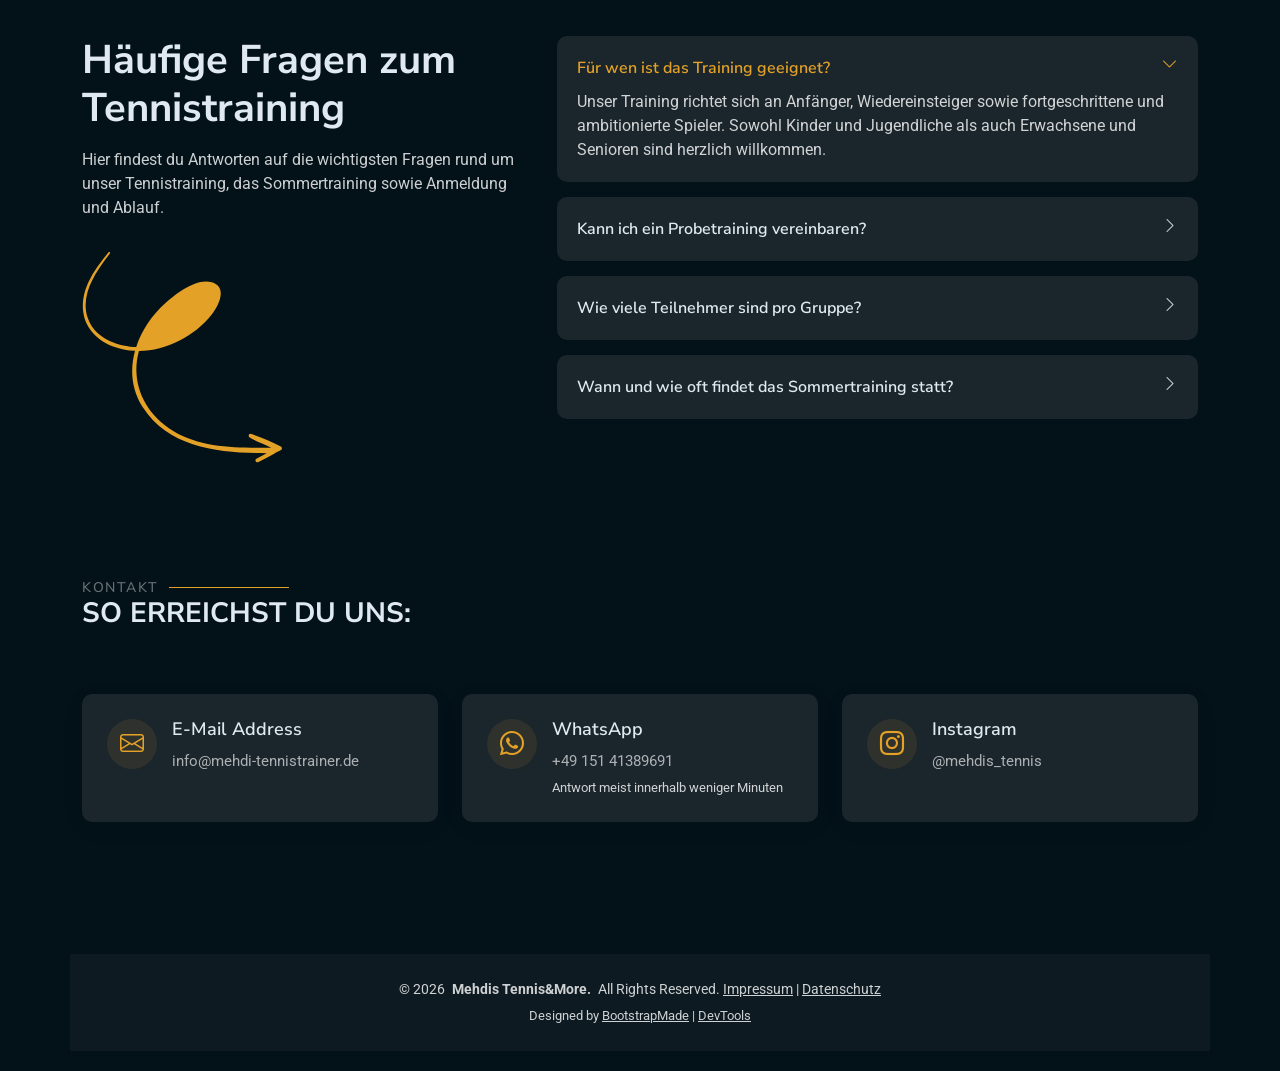
==== commit e6abf621: "Datenschutz 2.0" ====
--- a/index.html
+++ b/index.html
@@ -1,5 +1,5 @@
 <!DOCTYPE html>
-<html lang="en">
+<html lang="de">
 
 <head>
   <meta charset="utf-8">
@@ -8,16 +8,25 @@
   <meta name="description" content="">
   <meta name="keywords" content="">
 
+  <!-- Open Graph / Social share preview -->
+  <meta property="og:type" content="website">
+  <meta property="og:title" content="Mehdis Tennistraining">
+  <meta property="og:description" content="Professionelles Tennistraining mit Mehdi.">
+  <meta property="og:url" content="https://tennistraining.mehdi-tennistrainer.de/">
+  <meta property="og:image" content="https://tennistraining.mehdi-tennistrainer.de/assets/img/about/0%20Profil-preview.jpg">
+  <meta property="og:image:width" content="1200">
+  <meta property="og:image:height" content="800">
+  <meta name="twitter:card" content="summary_large_image">
+  <meta name="twitter:title" content="Mehdis Tennistraining">
+  <meta name="twitter:description" content="Professionelles Tennistraining mit Mehdi.">
+  <meta name="twitter:image" content="https://tennistraining.mehdi-tennistrainer.de/assets/img/about/0%20Profil-preview.jpg">
+
   <!-- Favicons -->
-  <link href="assets/img/logo32.webp" rel="icon">
-  <link href="assets/img/logo180.webp" rel="apple-touch-icon">
-
-  <!-- Fonts -->
-  <link href="https://fonts.googleapis.com" rel="preconnect">
-  <link href="https://fonts.gstatic.com" rel="preconnect" crossorigin>
-  <link
-    href="https://fonts.googleapis.com/css2?family=Roboto:ital,wght@0,100;0,300;0,400;0,500;0,700;0,900;1,100;1,300;1,400;1,500;1,700;1,900&family=Raleway:ital,wght@0,100;0,200;0,300;0,400;0,500;0,600;0,700;0,800;0,900;1,100;1,200;1,300;1,400;1,500;1,600;1,700;1,800;1,900&family=Nunito+Sans:ital,wght@0,200;0,300;0,400;0,600;0,700;0,800;0,900;1,200;1,300;1,400;1,600;1,700;1,800;1,900&display=swap"
-    rel="stylesheet">
+  <link href="assets/img/about/0 Profil-32.png" rel="icon">
+  <link href="assets/img/about/0 Profil-180.png" rel="apple-touch-icon">
+
+  <!-- Fonts (lokal gehostet, keine Verbindung zu Google) -->
+  <link href="assets/css/fonts.css" rel="stylesheet">
 
   <!-- Vendor CSS Files -->
   <link href="assets/vendor/bootstrap/css/bootstrap.min.css" rel="stylesheet">
@@ -28,8 +37,6 @@
 
   <!-- Main CSS File -->
   <link href="assets/css/main.css" rel="stylesheet">
-
-  <link rel="stylesheet" href="https://cdnjs.cloudflare.com/ajax/libs/font-awesome/6.5.0/css/all.min.css">
 
   <!-- =======================================================
   * Template Name: Strategy
@@ -39,17 +46,8 @@
   * License: https://bootstrapmade.com/license/
   ======================================================== -->
 
-  <!-- ############################################################ -->
-  <!-- Google tag (gtag.js) -->
-  <script async src="https://www.googletagmanager.com/gtag/js?id=AW-17265899613">
-  </script>
-  <script>
-    window.dataLayer = window.dataLayer || [];
-    function gtag() { dataLayer.push(arguments); }
-    gtag('js', new Date());
-
-    gtag('config', 'AW-17265899613');
-  </script>
+  <!-- Google Ads (gtag.js) wird NICHT hier eingebunden, sondern erst nach
+       erteilter Einwilligung von assets/js/consent.js nachgeladen. -->
 
 </head>
 
@@ -184,7 +182,7 @@
           <div class="col-lg-5" data-aos="zoom-out">
             <div class="visual-content">
               <div class="fluid-shape">
-                <img src="assets/img/abstract/myLogo.svg" alt="Tennis training beim Coach Mehdi in München"
+                <img src="assets/img/logo/myLogo.svg" alt="Tennis training beim Coach Mehdi in München"
                   class="fluid-img">
               </div>
             </div>
@@ -456,11 +454,11 @@
             <div class="step-content">
               <div class="step-icon">
                 <a class="whatsapp-btn"
-                  href="https://wa.me/+15141389691?text=Hallo%2C%0A%0Aich%20m%C3%B6chte%20einen%20Termin%20f%C3%BCr%20eine%20Tennisstunde%20ausmachen.%0A%0AMeine%20Verf%C3%BCgbarkeit%3A%0A(Bitte%20alle%20m%C3%B6glichen%20Tage%20und%20Uhrzeiten%20angeben.)%0A%0A%0AViele%20Gr%C3%BC%C3%9Fe%0A(Vor-%20und%20Nachname)"
+                  href="https://wa.me/+4915141389691?text=Hallo%2C%0A%0Aich%20m%C3%B6chte%20einen%20Termin%20f%C3%BCr%20eine%20Tennisstunde%20ausmachen.%0A%0AMeine%20Verf%C3%BCgbarkeit%3A%0A(Bitte%20alle%20m%C3%B6glichen%20Tage%20und%20Uhrzeiten%20angeben.)%0A%0A%0AViele%20Gr%C3%BC%C3%9Fe%0A(Vor-%20und%20Nachname)"
                   target="_blank">
 
                   <!-- Ausführlicherer Text mit Angabe der Spielstärke und Anzahl der Teilnehmer
-                  href="https://wa.me/+15141389691?text=Hallo%2C%0A%0Aich%20m%C3%B6chte%20einen%20Termin%20f%C3%BCr%20eine%20Tennisstunde%20ausmachen.%0A%0ASpielniveau%3A%20ich%20spiele%20Tennis%20seit%0A-%3E%20___%20Jahren%0A%0AIch%20m%C3%B6chte%20alleine%20trainieren%20oder%20ich%20bringe%20___%20(1%20bis%203)%20Bekannte%20mit%0A-%3E%20(bitte%20genaue%20Anzahl%20an%20Teilnehmer%20angeben!)%0A%0AZeitliche%20Verf%C3%BCgbarkeit%3A%20Wochentage%20und%20Uhrzeiten%0A-%3E%20(bitte%20alle%20m%C3%B6glichen%20Zeiten%20angeben)%0A%0AIch%20freue%20mich%20auf%20Deine%20R%C3%BCckmeldung!%0A%0AViele%20Gr%C3%BC%C3%9Fe"
+                  href="https://wa.me/+4915141389691?text=Hallo%2C%0A%0Aich%20m%C3%B6chte%20einen%20Termin%20f%C3%BCr%20eine%20Tennisstunde%20ausmachen.%0A%0ASpielniveau%3A%20ich%20spiele%20Tennis%20seit%0A-%3E%20___%20Jahren%0A%0AIch%20m%C3%B6chte%20alleine%20trainieren%20oder%20ich%20bringe%20___%20(1%20bis%203)%20Bekannte%20mit%0A-%3E%20(bitte%20genaue%20Anzahl%20an%20Teilnehmer%20angeben!)%0A%0AZeitliche%20Verf%C3%BCgbarkeit%3A%20Wochentage%20und%20Uhrzeiten%0A-%3E%20(bitte%20alle%20m%C3%B6glichen%20Zeiten%20angeben)%0A%0AIch%20freue%20mich%20auf%20Deine%20R%C3%BCckmeldung!%0A%0AViele%20Gr%C3%BC%C3%9Fe"
                   target="_blank"> 
                   -->
                   <i class="bi bi-whatsapp"></i>
@@ -545,14 +543,14 @@
                 <p class="mb-0">1 Trainingseinheit à 60 Minuten</p>
 
                 <a class="btn-getstarted btn-pill"
-                  href="https://wa.me/+15141389691?text=Hallo%2C%0A%0Aich%20m%C3%B6chte%20einen%20Termin%20f%C3%BCr%20eine%20Tennisstunde%20ausmachen.%0A%0AMeine%20Verf%C3%BCgbarkeit%3A%0A(Bitte%20alle%20m%C3%B6glichen%20Tage%20und%20Uhrzeiten%20angeben.)%0A%0A%0AViele%20Gr%C3%BC%C3%9Fe%0A(Vor-%20und%20Nachname)"
+                  href="https://wa.me/+4915141389691?text=Hallo%2C%0A%0Aich%20m%C3%B6chte%20einen%20Termin%20f%C3%BCr%20eine%20Tennisstunde%20ausmachen.%0A%0AMeine%20Verf%C3%BCgbarkeit%3A%0A(Bitte%20alle%20m%C3%B6glichen%20Tage%20und%20Uhrzeiten%20angeben.)%0A%0A%0AViele%20Gr%C3%BC%C3%9Fe%0A(Vor-%20und%20Nachname)"
                   target="_blank">
 
                   <!-- Ausführlicherer Text mit Angabe der Spielstärke und Anzahl der Teilnehmer
-                  href="https://wa.me/+15141389691?text=Hallo%2C%0A%0Aich%20m%C3%B6chte%20einen%20Termin%20f%C3%BCr%20eine%20Tennisstunde%20ausmachen.%0A%0ASpielniveau%3A%20ich%20spiele%20Tennis%20seit%0A-%3E%20___%20Jahren%0A%0AIch%20m%C3%B6chte%20alleine%20trainieren%20oder%20ich%20bringe%20___%20(1%20bis%203)%20Bekannte%20mit%0A-%3E%20(bitte%20genaue%20Anzahl%20an%20Teilnehmer%20angeben!)%0A%0AZeitliche%20Verf%C3%BCgbarkeit%3A%20Wochentage%20und%20Uhrzeiten%0A-%3E%20(bitte%20alle%20m%C3%B6glichen%20Zeiten%20angeben)%0A%0AIch%20freue%20mich%20auf%20Deine%20R%C3%BCckmeldung!%0A%0AViele%20Gr%C3%BC%C3%9Fe"
+                  href="https://wa.me/+4915141389691?text=Hallo%2C%0A%0Aich%20m%C3%B6chte%20einen%20Termin%20f%C3%BCr%20eine%20Tennisstunde%20ausmachen.%0A%0ASpielniveau%3A%20ich%20spiele%20Tennis%20seit%0A-%3E%20___%20Jahren%0A%0AIch%20m%C3%B6chte%20alleine%20trainieren%20oder%20ich%20bringe%20___%20(1%20bis%203)%20Bekannte%20mit%0A-%3E%20(bitte%20genaue%20Anzahl%20an%20Teilnehmer%20angeben!)%0A%0AZeitliche%20Verf%C3%BCgbarkeit%3A%20Wochentage%20und%20Uhrzeiten%0A-%3E%20(bitte%20alle%20m%C3%B6glichen%20Zeiten%20angeben)%0A%0AIch%20freue%20mich%20auf%20Deine%20R%C3%BCckmeldung!%0A%0AViele%20Gr%C3%BC%C3%9Fe"
                   target="_blank"> 
                   -->
-                  <i class="fab fa-whatsapp"></i> Dein nächstes Training anfragen
+                  <i class="bi bi-whatsapp"></i> Dein nächstes Training anfragen
                 </a>
 
               </div>
@@ -727,7 +725,7 @@
               <div class="info-content">
                 <h4>WhatsApp</h4>
                 <p>
-                  <a href="https://wa.me/15141389691" target="_blank">
+                  <a href="https://wa.me/4915141389691" target="_blank">
                     +49 151 41389691
                   </a>
                 </p>
@@ -792,7 +790,6 @@
 
   <!-- Vendor JS Files -->
   <script src="assets/vendor/bootstrap/js/bootstrap.bundle.min.js"></script>
-  <script src="assets/vendor/php-email-form/validate.js"></script>
   <script src="assets/vendor/aos/aos.js"></script>
   <script src="assets/vendor/swiper/swiper-bundle.min.js"></script>
   <script src="assets/vendor/glightbox/js/glightbox.min.js"></script>
@@ -802,6 +799,9 @@
   <!-- Main JS File -->
   <script src="assets/js/main.js"></script>
 
+  <!-- Einwilligung: laedt Google Ads erst nach Zustimmung -->
+  <script src="assets/js/consent.js"></script>
+
   <!-- year for copyright footer-->
   <script>
     document.getElementById("year").textContent = new Date().getFullYear();
--- a/assets/css/fonts.css
+++ b/assets/css/fonts.css
@@ -0,0 +1,73 @@
+/* Lokal gehostete Schriftarten - ersetzt die Einbindung ueber Google Fonts.
+   Es wird keine Verbindung zu Google-Servern aufgebaut, daher wird auch keine
+   IP-Adresse der Besucher an Google uebermittelt und es ist keine Einwilligung
+   erforderlich.
+
+   Variable Fonts: eine Datei je Familie deckt den gesamten Gewichtsbereich ab.
+   Nur die Subsets latin + latin-ext (kyrillisch/griechisch/vietnamesisch
+   werden auf dieser Website nicht benoetigt).
+   Quelle: Google Fonts, SIL Open Font License 1.1. */
+
+/* Nunito Sans (variabel, 200 1000) - latin-ext */
+@font-face {
+  font-family: 'Nunito Sans';
+  font-style: normal;
+  font-weight: 200 1000;
+  font-stretch: 100%;
+  font-display: swap;
+  src: url(../fonts/NunitoSans-var-latin-ext.woff2) format('woff2');
+  unicode-range: U+0100-02BA, U+02BD-02C5, U+02C7-02CC, U+02CE-02D7, U+02DD-02FF, U+0304, U+0308, U+0329, U+1D00-1DBF, U+1E00-1E9F, U+1EF2-1EFF, U+2020, U+20A0-20AB, U+20AD-20C0, U+2113, U+2C60-2C7F, U+A720-A7FF;
+}
+
+/* Nunito Sans (variabel, 200 1000) - latin */
+@font-face {
+  font-family: 'Nunito Sans';
+  font-style: normal;
+  font-weight: 200 1000;
+  font-stretch: 100%;
+  font-display: swap;
+  src: url(../fonts/NunitoSans-var-latin.woff2) format('woff2');
+  unicode-range: U+0000-00FF, U+0131, U+0152-0153, U+02BB-02BC, U+02C6, U+02DA, U+02DC, U+0304, U+0308, U+0329, U+2000-206F, U+20AC, U+2122, U+2191, U+2193, U+2212, U+2215, U+FEFF, U+FFFD;
+}
+
+/* Raleway (variabel, 100 900) - latin-ext */
+@font-face {
+  font-family: 'Raleway';
+  font-style: normal;
+  font-weight: 100 900;
+  font-display: swap;
+  src: url(../fonts/Raleway-var-latin-ext.woff2) format('woff2');
+  unicode-range: U+0100-02BA, U+02BD-02C5, U+02C7-02CC, U+02CE-02D7, U+02DD-02FF, U+0304, U+0308, U+0329, U+1D00-1DBF, U+1E00-1E9F, U+1EF2-1EFF, U+2020, U+20A0-20AB, U+20AD-20C0, U+2113, U+2C60-2C7F, U+A720-A7FF;
+}
+
+/* Raleway (variabel, 100 900) - latin */
+@font-face {
+  font-family: 'Raleway';
+  font-style: normal;
+  font-weight: 100 900;
+  font-display: swap;
+  src: url(../fonts/Raleway-var-latin.woff2) format('woff2');
+  unicode-range: U+0000-00FF, U+0131, U+0152-0153, U+02BB-02BC, U+02C6, U+02DA, U+02DC, U+0304, U+0308, U+0329, U+2000-206F, U+20AC, U+2122, U+2191, U+2193, U+2212, U+2215, U+FEFF, U+FFFD;
+}
+
+/* Roboto (variabel, 100 900) - latin-ext */
+@font-face {
+  font-family: 'Roboto';
+  font-style: normal;
+  font-weight: 100 900;
+  font-stretch: 100%;
+  font-display: swap;
+  src: url(../fonts/Roboto-var-latin-ext.woff2) format('woff2');
+  unicode-range: U+0100-02BA, U+02BD-02C5, U+02C7-02CC, U+02CE-02D7, U+02DD-02FF, U+0304, U+0308, U+0329, U+1D00-1DBF, U+1E00-1E9F, U+1EF2-1EFF, U+2020, U+20A0-20AB, U+20AD-20C0, U+2113, U+2C60-2C7F, U+A720-A7FF;
+}
+
+/* Roboto (variabel, 100 900) - latin */
+@font-face {
+  font-family: 'Roboto';
+  font-style: normal;
+  font-weight: 100 900;
+  font-stretch: 100%;
+  font-display: swap;
+  src: url(../fonts/Roboto-var-latin.woff2) format('woff2');
+  unicode-range: U+0000-00FF, U+0131, U+0152-0153, U+02BB-02BC, U+02C6, U+02DA, U+02DC, U+0304, U+0308, U+0329, U+2000-206F, U+20AC, U+2122, U+2191, U+2193, U+2212, U+2215, U+FEFF, U+FFFD;
+}
--- a/assets/css/main.css
+++ b/assets/css/main.css
@@ -4149,6 +4149,125 @@
 --------------------------------------------------------------
 
 .starter-section {
-  /* Add your styles here 
-}
-*/+  /* Add your styles here
+}
+*/
+
+/*--------------------------------------------------------------
+# Consent Banner (Einwilligung Google Ads)
+--------------------------------------------------------------*/
+.consent-banner {
+  position: fixed;
+  left: 0;
+  right: 0;
+  bottom: 0;
+  z-index: 9999;
+  background-color: var(--surface-color);
+  border-top: 3px solid var(--accent-color);
+  box-shadow: 0 -8px 30px rgba(0, 0, 0, 0.45);
+  padding: 22px 20px;
+  /* Bis zum Einblenden ausserhalb des Viewports */
+  transform: translateY(110%);
+  transition: transform 0.35s ease-out;
+}
+
+.consent-banner.is-visible {
+  transform: translateY(0);
+}
+
+.consent-inner {
+  max-width: 1100px;
+  margin: 0 auto;
+  display: flex;
+  align-items: center;
+  gap: 28px;
+}
+
+.consent-text h2 {
+  font-family: var(--heading-font);
+  color: var(--heading-color);
+  font-size: 19px;
+  font-weight: 700;
+  margin: 0 0 6px 0;
+}
+
+.consent-text p {
+  color: var(--default-color);
+  font-size: 14px;
+  line-height: 1.6;
+  margin: 0;
+}
+
+.consent-text a {
+  color: var(--accent-color);
+  text-decoration: underline;
+}
+
+.consent-actions {
+  display: flex;
+  gap: 12px;
+  flex-shrink: 0;
+}
+
+/* Beide Schaltflaechen bewusst gleich gross und gleich prominent:
+   eine hervorgehobene "Akzeptieren"-Taste waere ein Dark Pattern und
+   koennte die Freiwilligkeit der Einwilligung in Frage stellen. */
+.consent-btn {
+  font-family: var(--nav-font);
+  font-size: 15px;
+  font-weight: 600;
+  min-width: 150px;
+  padding: 12px 26px;
+  border-radius: 50px;
+  cursor: pointer;
+  background-color: transparent;
+  color: var(--contrast-color);
+  border: 2px solid var(--accent-color);
+  transition: background-color 0.3s, color 0.3s;
+}
+
+.consent-btn:hover {
+  background-color: var(--accent-color);
+  color: var(--contrast-color);
+}
+
+.consent-btn:focus-visible {
+  outline: 3px solid var(--accent-color);
+  outline-offset: 3px;
+}
+
+@media (max-width: 768px) {
+  .consent-inner {
+    flex-direction: column;
+    align-items: stretch;
+    gap: 18px;
+  }
+
+  .consent-actions {
+    flex-direction: column;
+  }
+
+  .consent-btn {
+    width: 100%;
+  }
+}
+
+/* Widerruf-Bereich in der Datenschutzerklaerung */
+.consent-settings {
+  background-color: var(--surface-color);
+  border-left: 3px solid var(--accent-color);
+  border-radius: 6px;
+  padding: 18px 22px;
+  margin: 18px 0;
+}
+
+.consent-settings p {
+  margin: 0 0 12px 0;
+}
+
+#consent-status {
+  display: block;
+  font-size: 14px;
+  margin-bottom: 12px;
+  color: var(--default-color);
+}
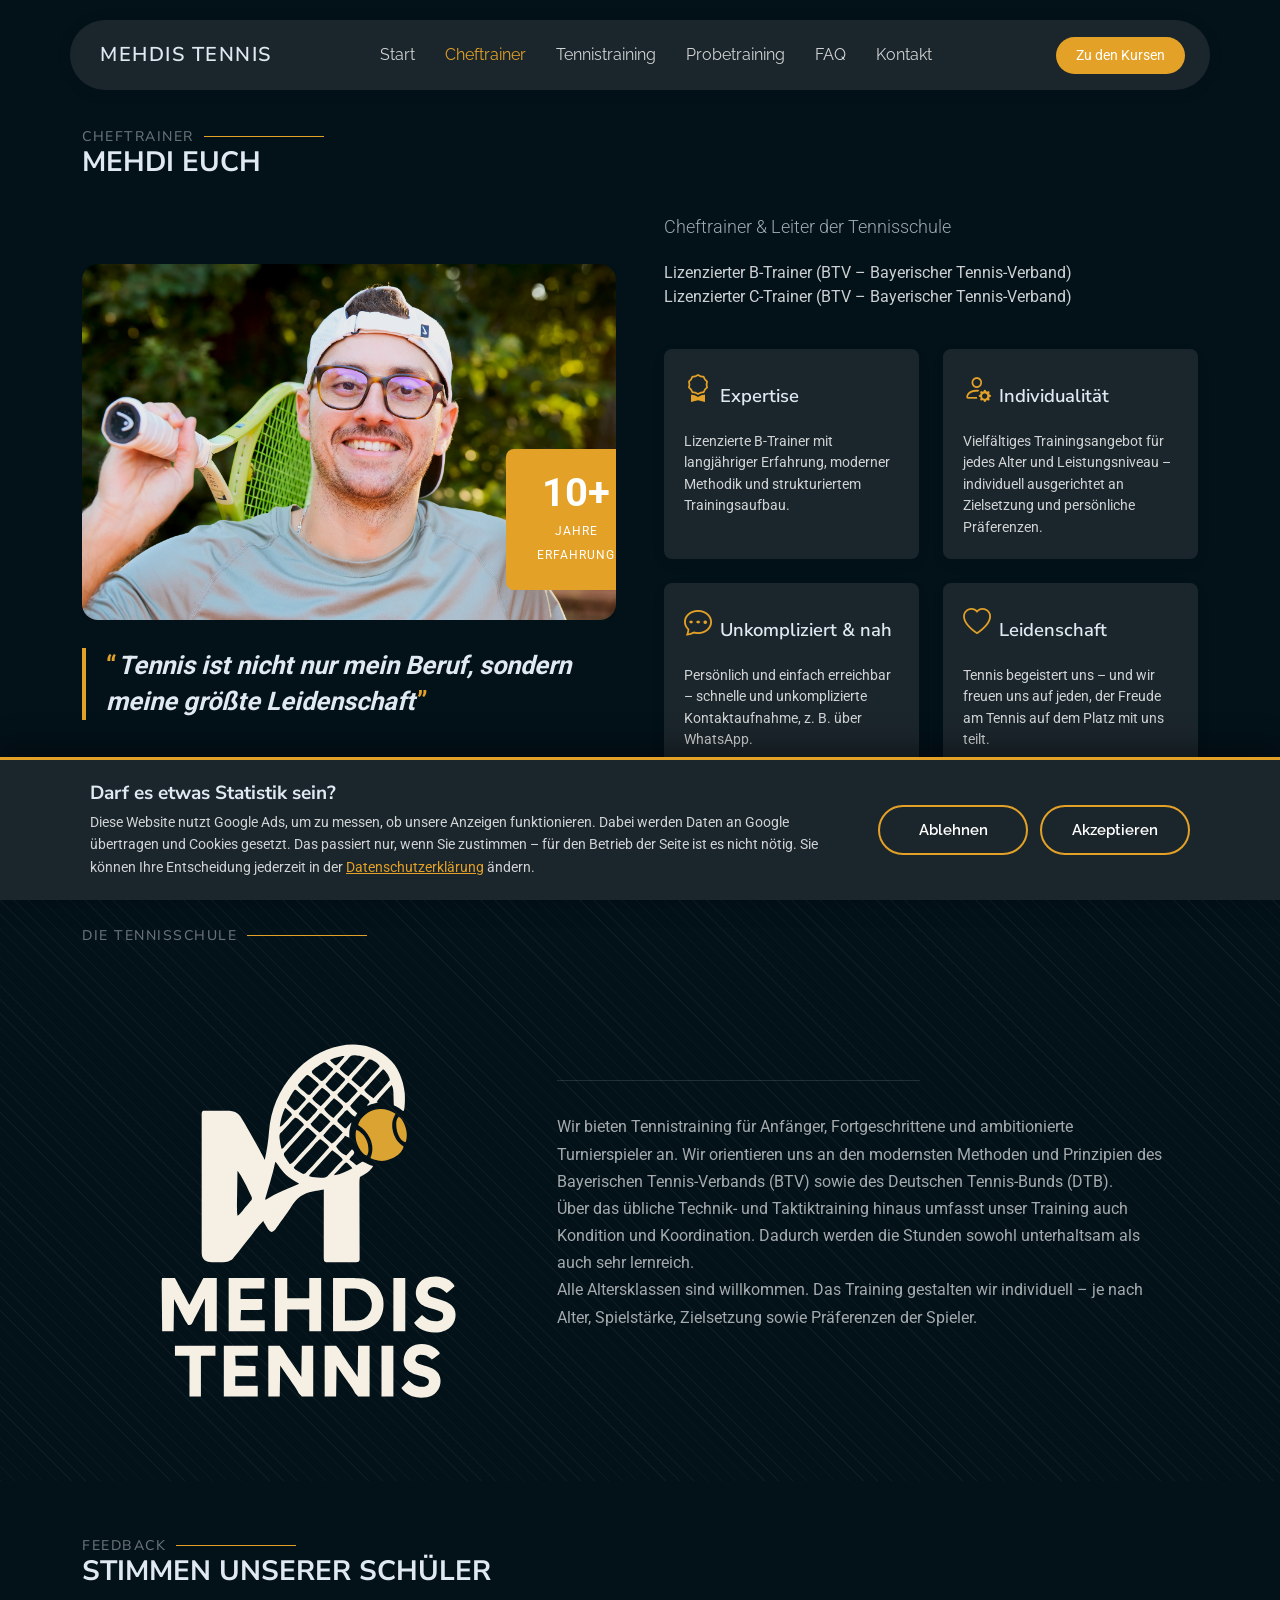
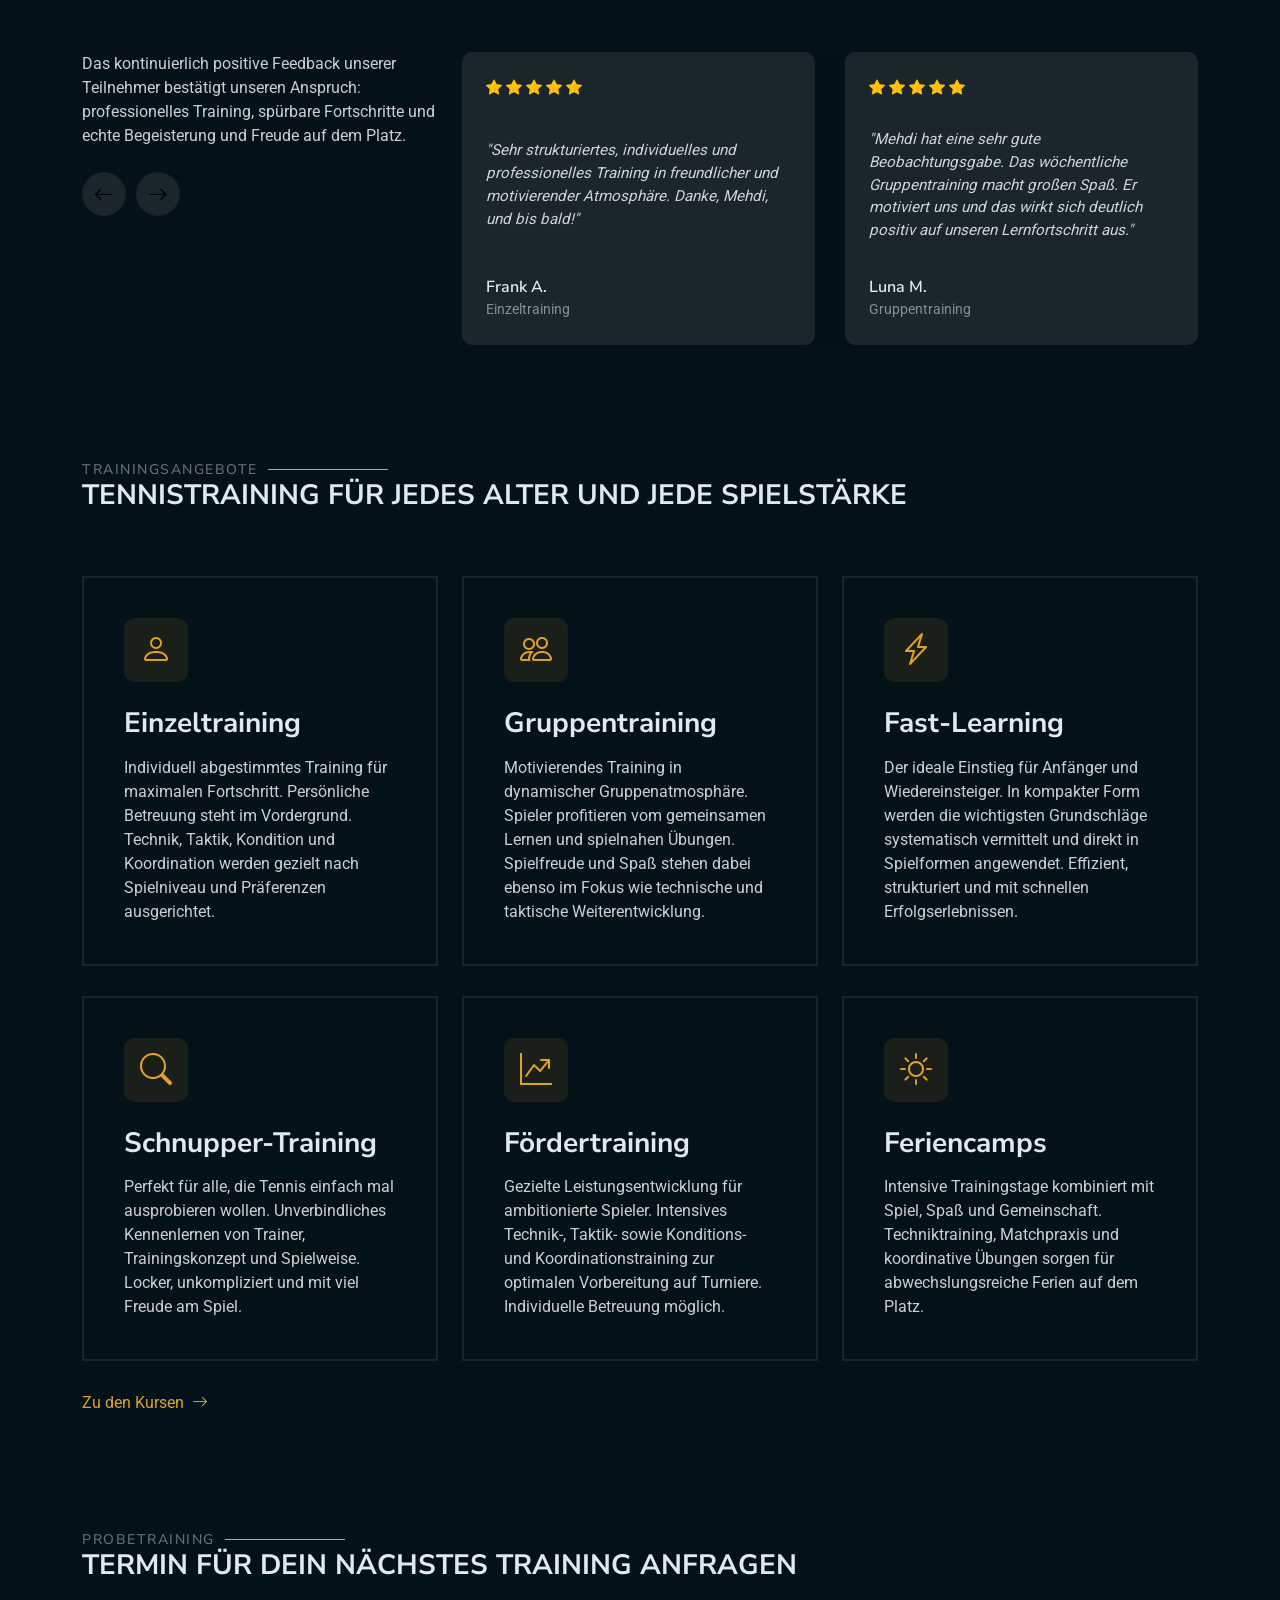
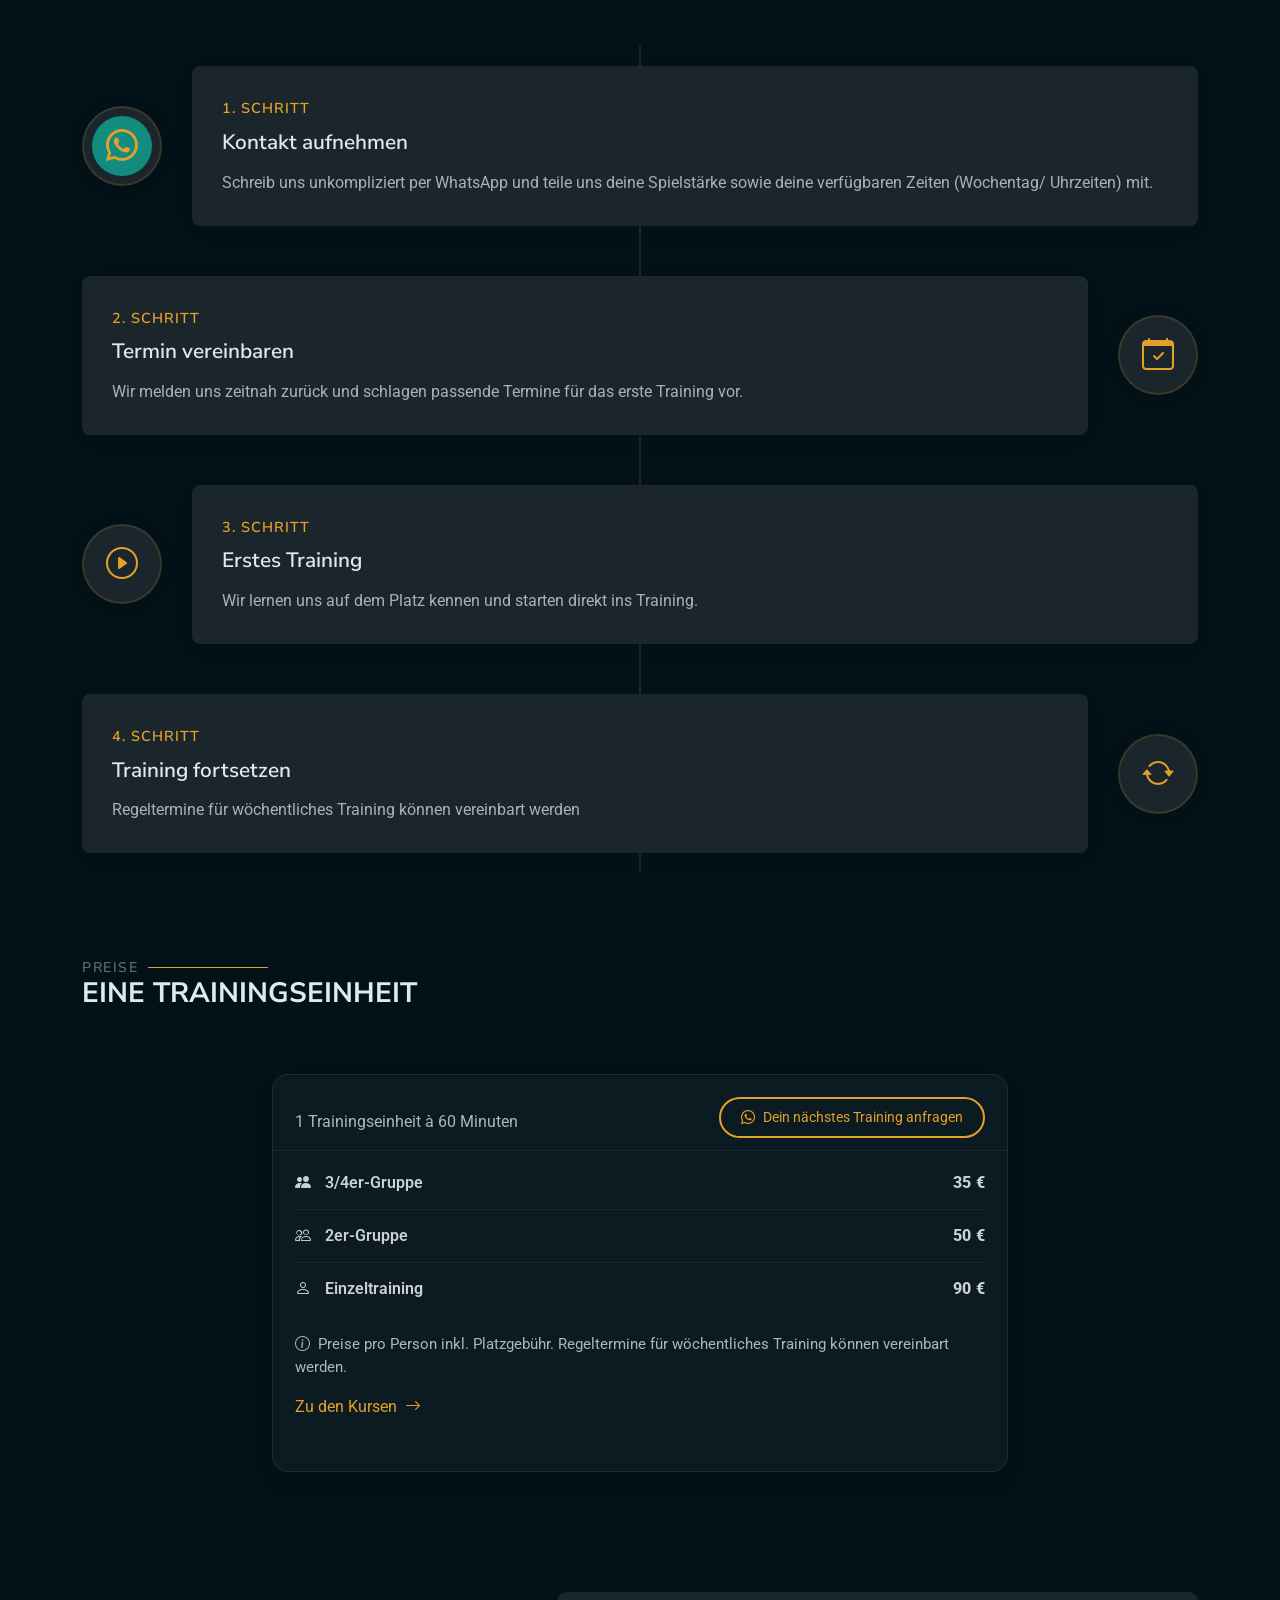
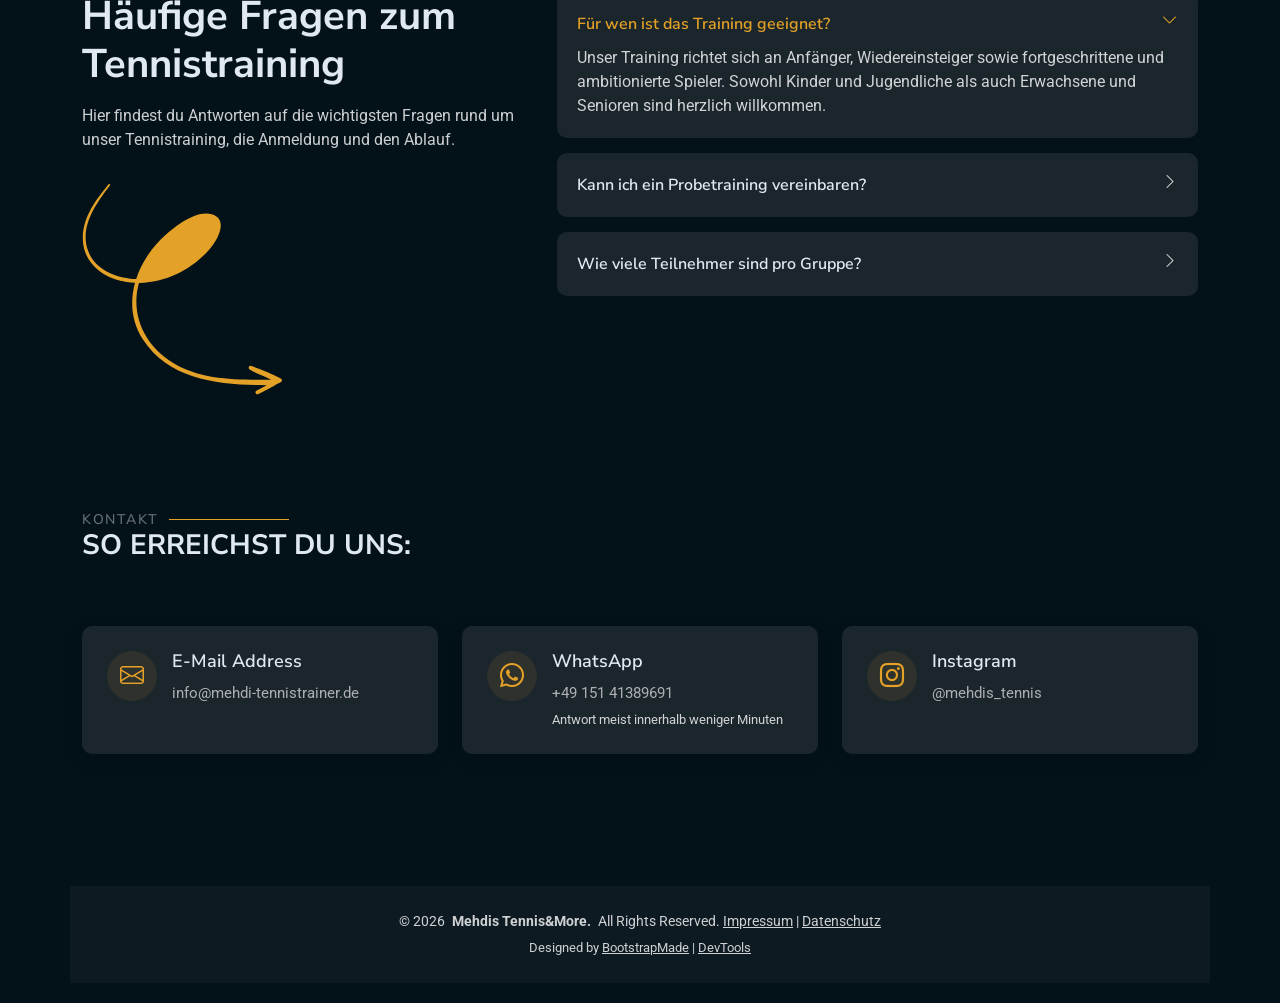
==== commit 161923e6: "Wintertraining" ====
--- a/index.html
+++ b/index.html
@@ -73,7 +73,7 @@
         <i class="mobile-nav-toggle d-xl-none bi bi-list"></i>
       </nav>
 
-      <a class="btn-getstarted" href="/training/">Sommertraining</a>
+      <a class="btn-getstarted" href="/wintertraining/">Zu den Kursen</a>
 
     </div>
   </header>
@@ -427,10 +427,10 @@
 
         </div>
 
-        <!-- Button: Anmeldung zum Sommertraining -->
+        <!-- Button: Zu den Kursen -->
         <div class="text-left" data-aos="fade-up" data-aos-delay="200">
-          <a href="/training/" class="btn-getstarted">
-            Anmeldung zum Sommertraining <i class="bi bi-arrow-right ms-1"></i>
+          <a href="/wintertraining/" class="btn-getstarted">
+            Zu den Kursen <i class="bi bi-arrow-right ms-1"></i>
           </a>
         </div>
 
@@ -508,13 +508,6 @@
                 <span class="step-number">4. Schritt</span>
                 <h3>Training fortsetzen</h3>
                 <p>Regeltermine für wöchentliches Training können vereinbart werden</p>
-
-                <!-- Button: Anmeldung zum Sommertraining -->
-                <div class="text-left" data-aos="fade-up" data-aos-delay="200">
-                  <a class="step-btn btn-getstarted" href="/training/" class="">
-                    Anmeldung zum Sommertraining <i class="bi bi-arrow-right ms-1"></i>
-                  </a>
-                </div>
               </div>
             </div>
           </div>
@@ -570,7 +563,7 @@
                     <i class="bi bi-people me-1"></i>
                     <span>2er-Gruppe</span>
                   </div>
-                  <div class="price-value">45 €</div>
+                  <div class="price-value">50 €</div>
                 </li>
 
                 <li>
@@ -578,7 +571,7 @@
                     <i class="bi bi-person me-1"></i>
                     <span>Einzeltraining</span>
                   </div>
-                  <div class="price-value">76 €</div>
+                  <div class="price-value">90 €</div>
                 </li>
 
 
@@ -590,10 +583,10 @@
                   Preise pro Person inkl. Platzgebühr. Regeltermine für wöchentliches Training können vereinbart werden.
                 </p>
 
-                <!-- Button: Anmeldung zum Sommertraining -->
+                <!-- Button: Zu den Kursen -->
                 <div class="text-left" data-aos="fade-up" data-aos-delay="200">
-                  <a href="/training/" class="btn-getstarted">
-                    Mehr zum Sommertraining <i class="bi bi-arrow-right ms-1"></i>
+                  <a href="/wintertraining/" class="btn-getstarted">
+                    Zu den Kursen <i class="bi bi-arrow-right ms-1"></i>
                   </a>
                 </div>
               </div>
@@ -614,8 +607,7 @@
           <div class="col-lg-5" data-aos="fade-up">
             <h2 class="faq-title">Häufige Fragen zum Tennistraining</h2>
             <p class="faq-description">
-              Hier findest du Antworten auf die wichtigsten Fragen rund um unser Tennistraining,
-              das Sommertraining sowie Anmeldung und Ablauf.
+              Hier findest du Antworten auf die wichtigsten Fragen rund um unser Tennistraining, die Anmeldung und den Ablauf.
             </p>
             <div class="faq-arrow d-none d-lg-block" data-aos="fade-up" data-aos-delay="200">
               <svg class="faq-arrow" width="200" height="211" viewBox="0 0 200 211" fill="none"
@@ -661,20 +653,6 @@
                     Sowohl individuelles Einzeltraining als auch Gruppentraining sind möglich.
                     Um ein effektives Training zu gewährleisten, ist das Gruppentraining auf
                     <strong>maximal vier Teilnehmer pro Gruppe</strong> begrenzt.
-                  </p>
-                </div>
-                <i class="faq-toggle bi bi-chevron-right"></i>
-              </div>
-
-              <div class="faq-item">
-                <h3>Wann und wie oft findet das Sommertraining statt?</h3>
-                <div class="faq-content">
-                  <p>
-                    Das Training findet wöchentlich von <strong>Mitte April bis Ende September</strong> statt. Jede Einheit dauert 60 Minuten.
-                    <br>
-                    <a href="/training/" class="btn-getstarted">
-                      <i class="bi bi-arrow-right ms-1"></i> Mehr zum Sommertraining
-                    </a>
                   </p>
                 </div>
                 <i class="faq-toggle bi bi-chevron-right"></i>
@@ -768,8 +746,8 @@
         © <span id="year"></span>
         <strong class="px-1 sitename">Mehdis Tennis&More.</strong>
         <span>All Rights Reserved</span>.
-        <a href="Impressum.html">Impressum</a> |
-        <a href="Datenschutz.html" target="_blank">Datenschutz</a>
+        <a href="/impressum/">Impressum</a> |
+        <a href="/datenschutz/" target="_blank">Datenschutz</a>
       </p>
       <div class="credits">
         <!-- All the links in the footer should remain intact. -->
